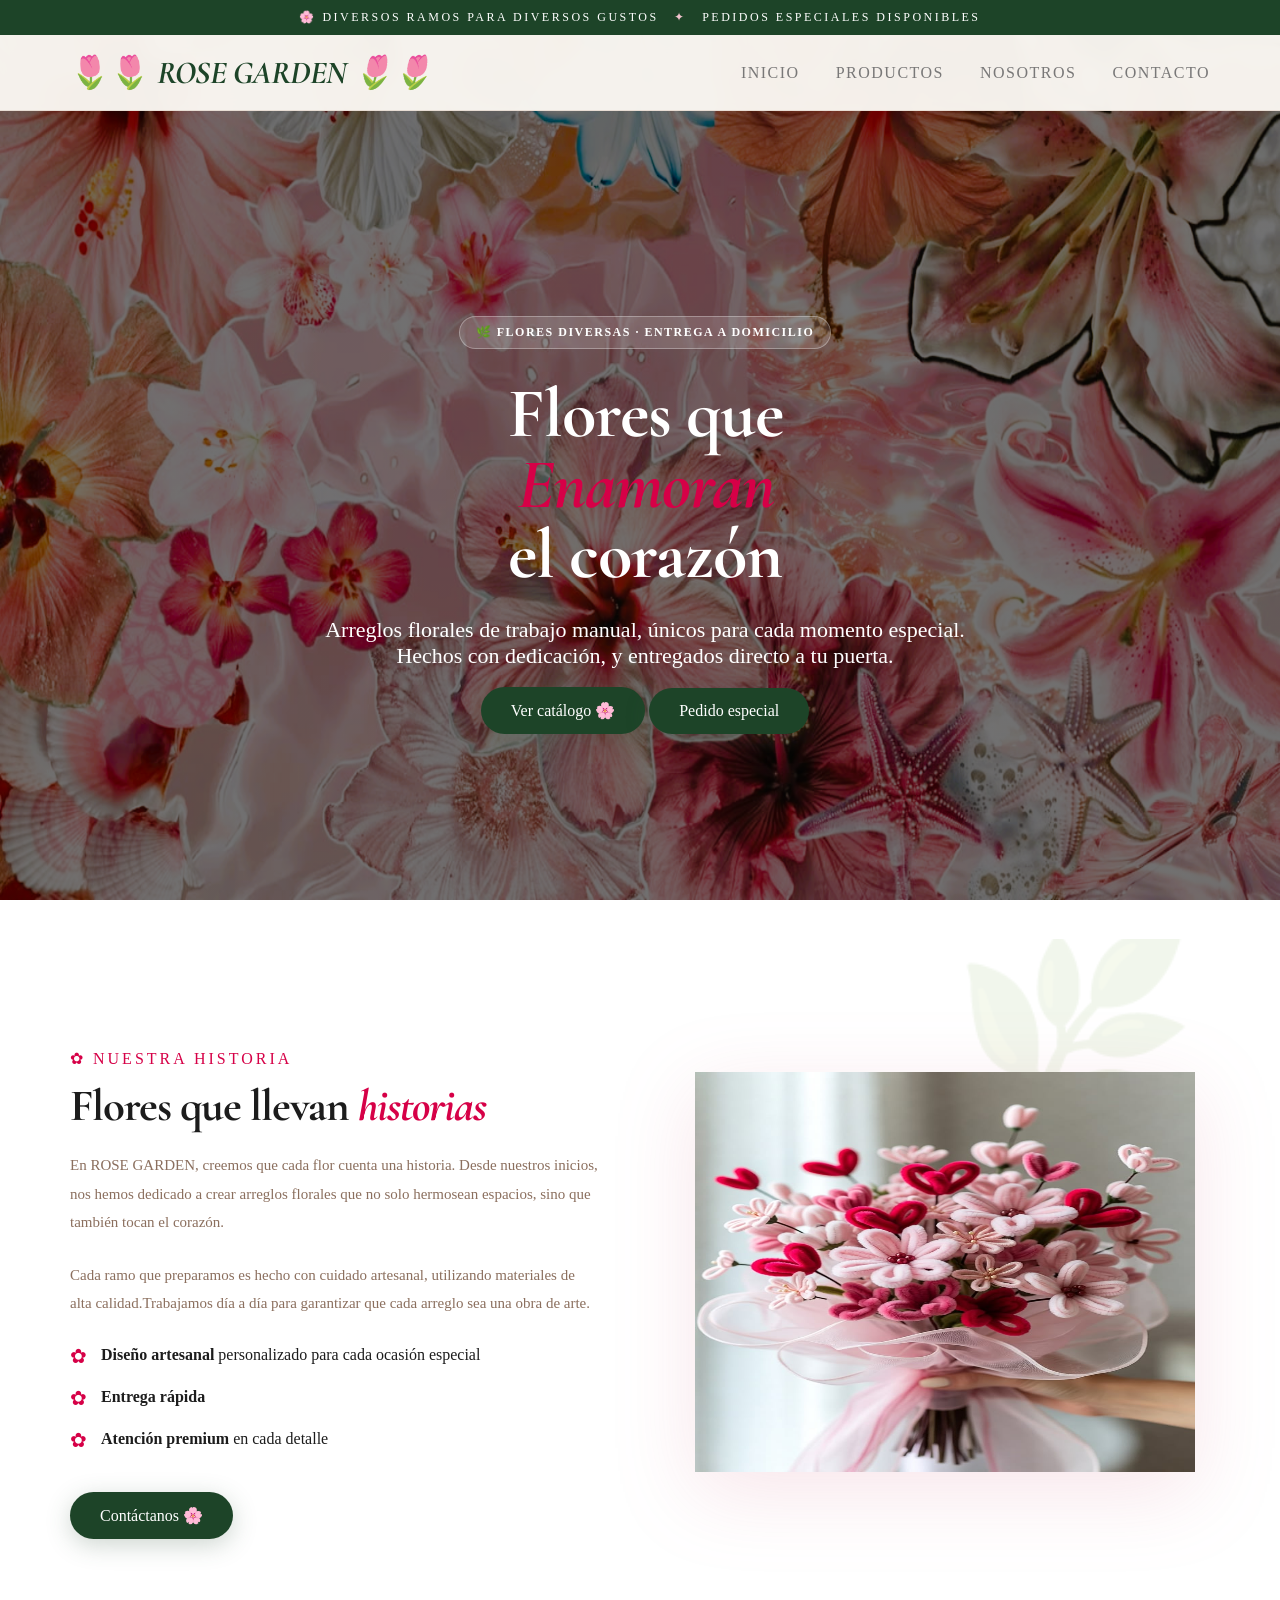
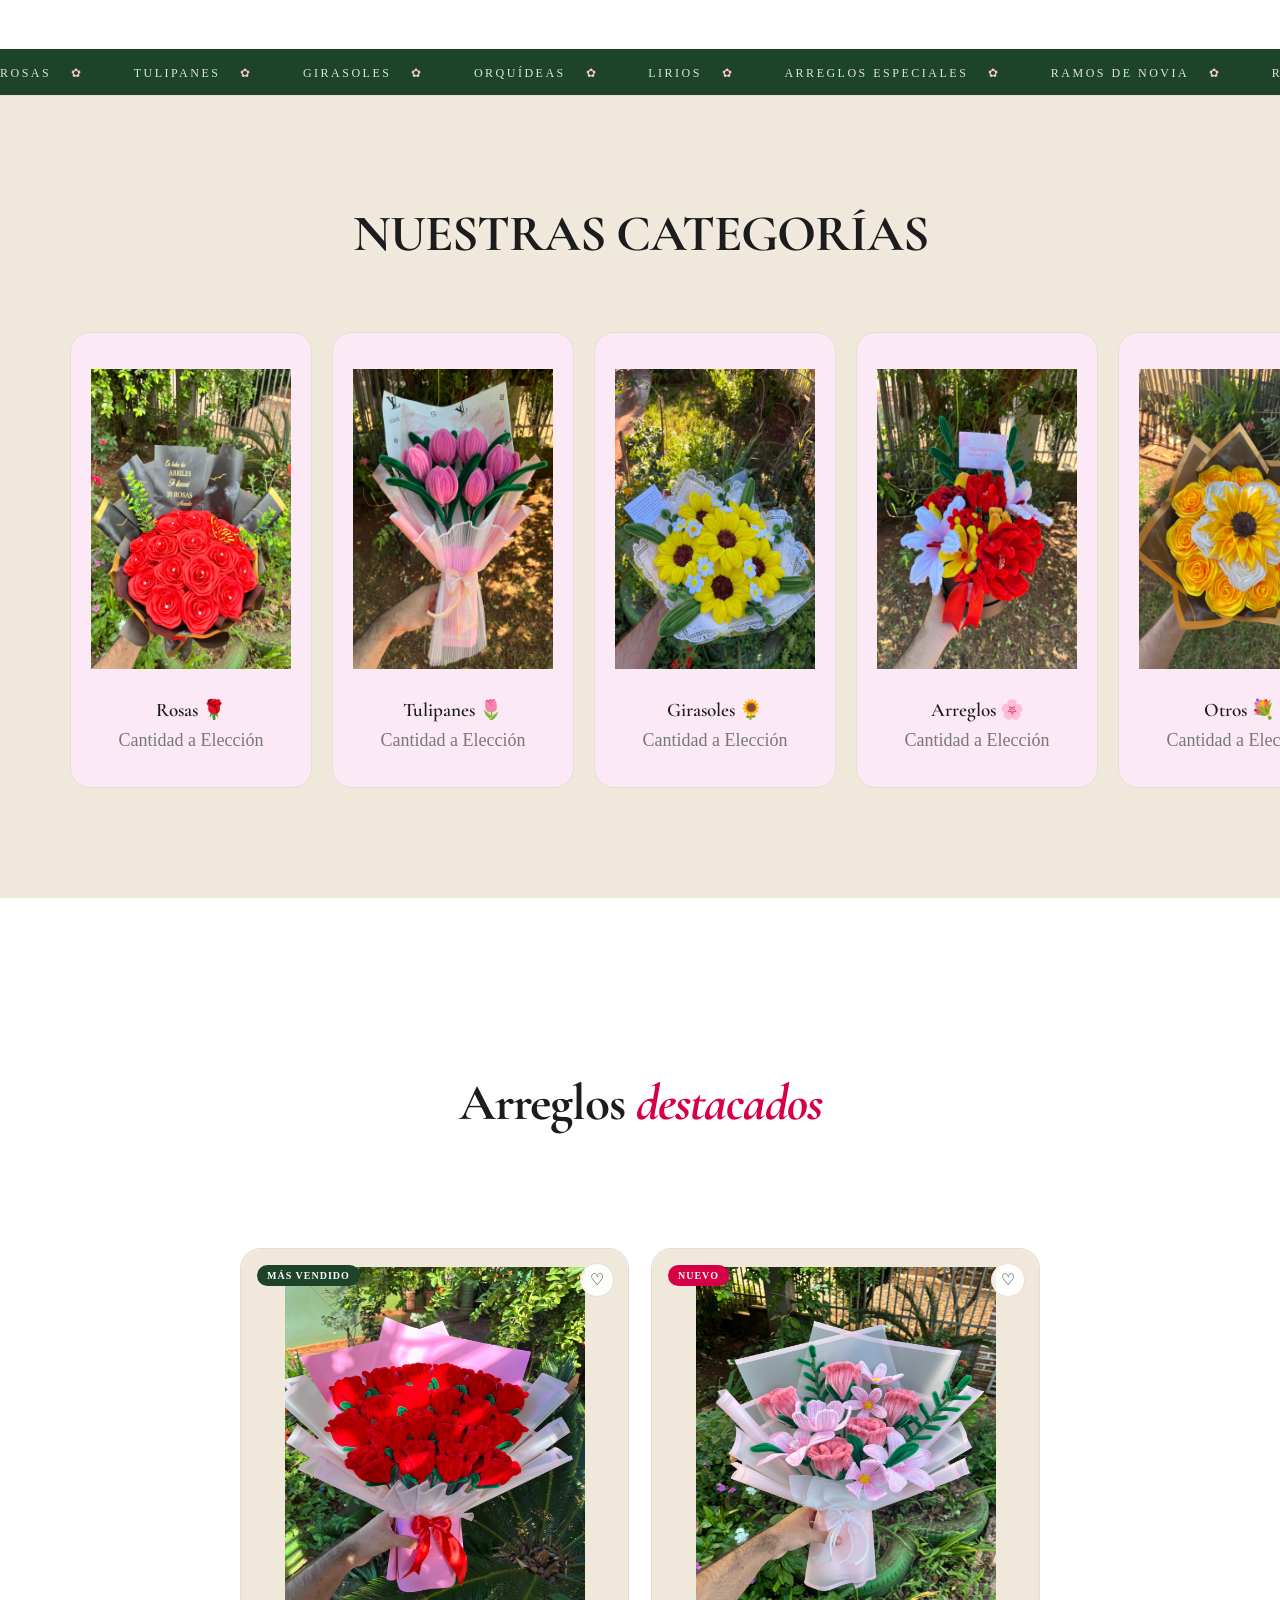
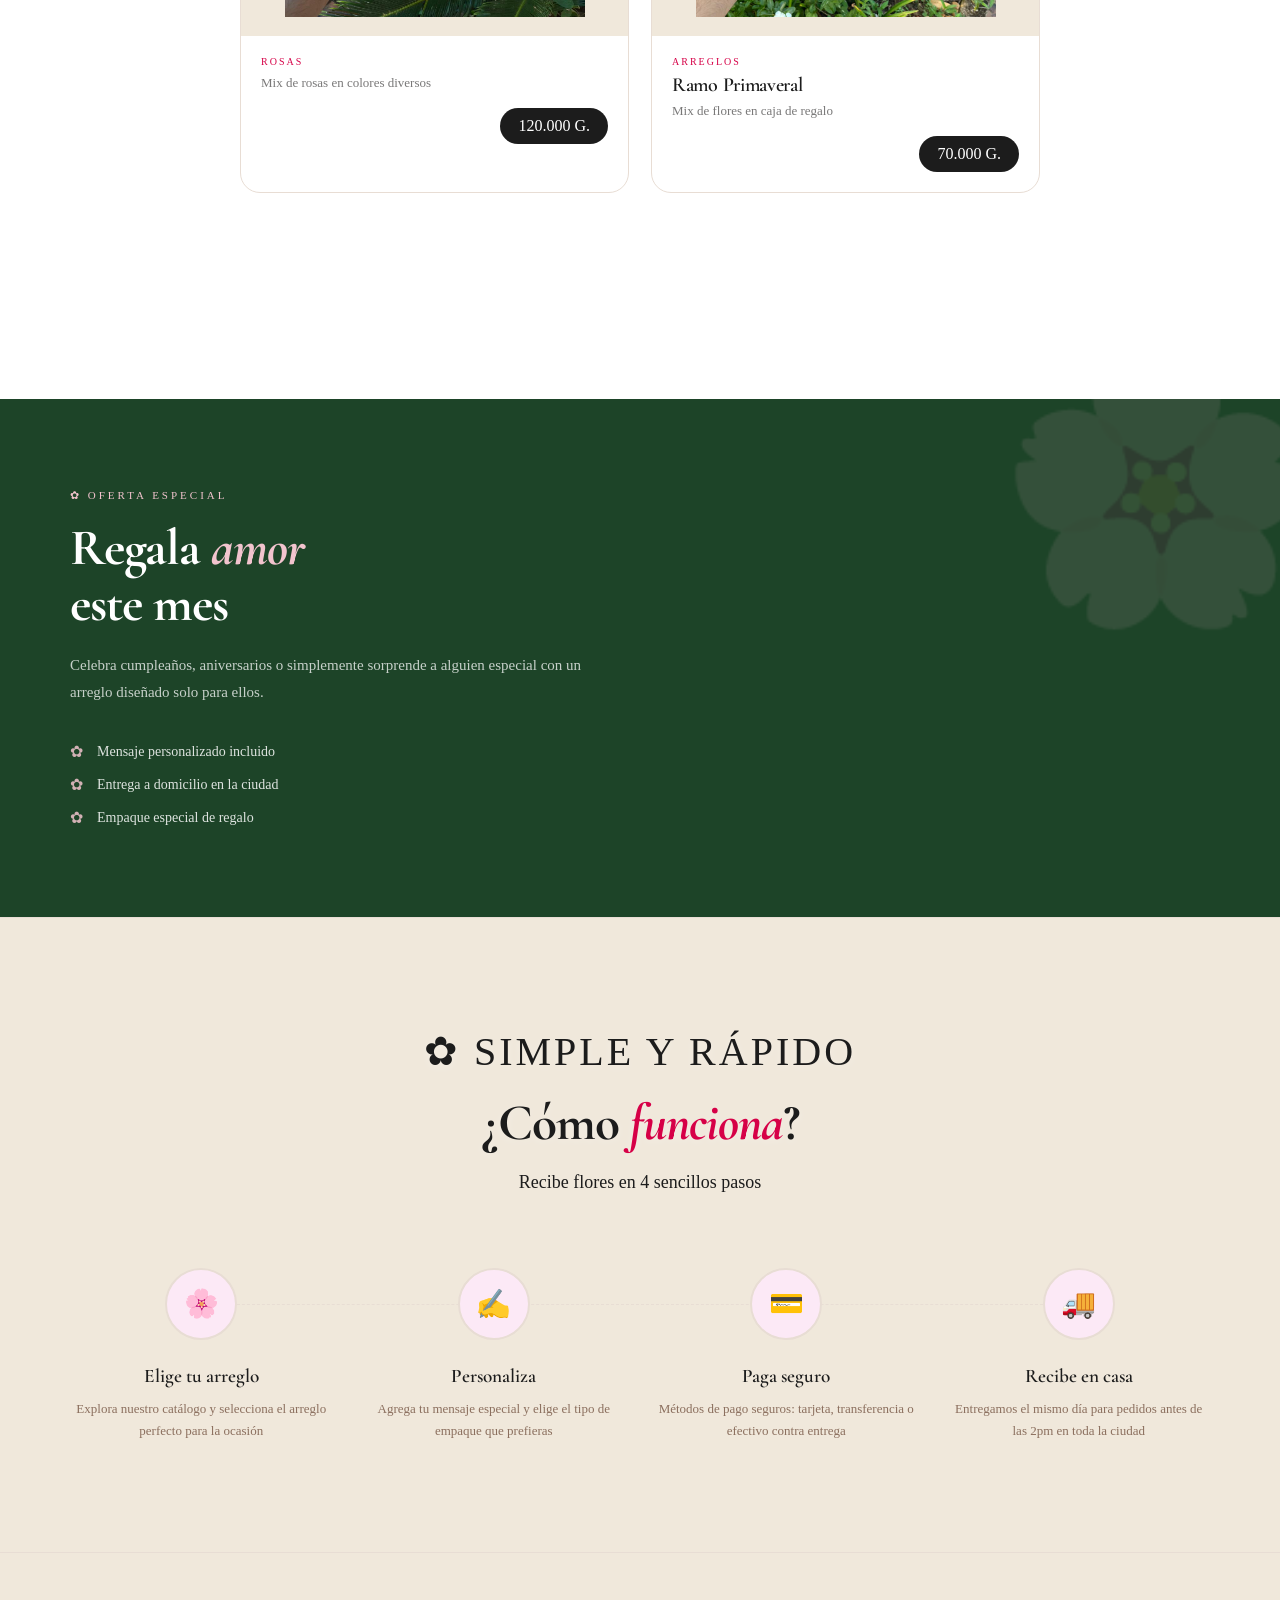
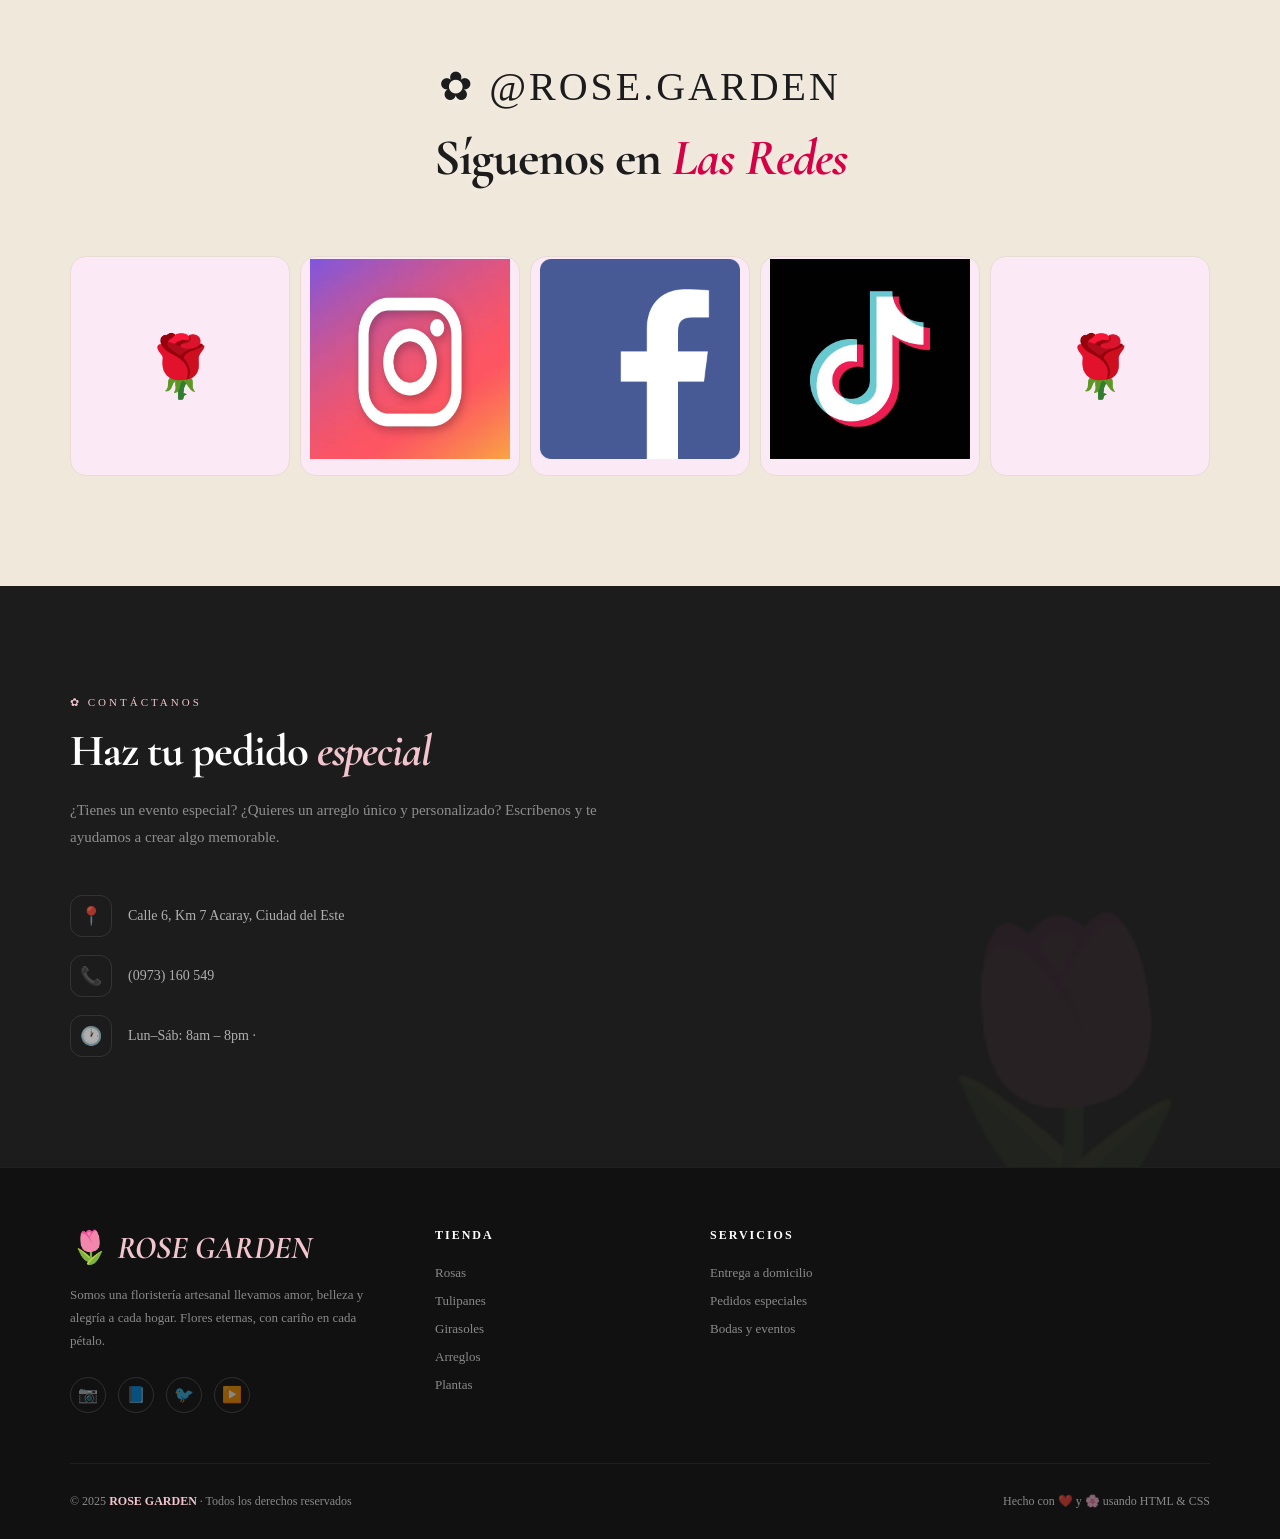
==== index.html @ 7f32d0de "Add files via upload" ====
<!DOCTYPE html>
<html lang="es">
<head>
  <meta charset="UTF-8">
  <meta name="viewport" content="width=device-width, initial-scale=1.0">
  <meta name="description"
    content="ROSE GARDEN - Floristería artesanal con arreglos florales únicos, entrega a domicilio, flores frescas cortadas cada mañana.">
  <meta name="theme-color" content="#3d5a45">
  <title>ROSE GARDEN - Flores que Enamoran</title>
  <link rel="preconnect" href="https://fonts.googleapis.com">
  <link rel="preconnect" href="https://fonts.gstatic.com" crossorigin>
  <link
    href="https://fonts.googleapis.com/css2?family=Cormorant+Garamond:ital,wght@0,400;0,600;0,700;1,400;1,700&family=Jost:wght@300;400;500;600&display=swap"
    rel="stylesheet">
  <link rel="stylesheet" href="styles.css">
  <style>
    /* ================================================
       VARIABLES
    ================================================ */
    :root {
      --rosa: #f2c4ce;
      --rosa-osc: #d60047;
      --verde: #1d4428;
      --verde-cl: #e8f0e9;
      --crema: #fce9f6;
      --crema-osc: #f0e8db;
      --tierra: #8b6f5e;
      --negro: #1c1c1c;
      --gris: #797878;
      --borde: #e8ddd4;
      --titulo: 'Cormorant Garamond', serif;
      --cuerpo: 'Jost', sans-serif color: var(--verde-cl);
    }

    *,
    *::before,
    *::after {
      margin: 0;
      padding: 0;
      box-sizing: border-box;
    }

    html {
      scroll-behavior: smooth;
    }

    body {
      background-image: linear-gradient(rgba(0, 0, 0, 0.55), rgba(0, 0, 0, 0.55)), url(IMG/28d7d23e74d8113bc0f9632241e94e80.png);
      background-size: 100% 100%;
      background-position: center;
      background-repeat: no-repeat;
      background-attachment: fixed;
      color: var(--negro);
      font-family: var(--cuerpo);
      font-weight: 500;
      overflow-x: hidden;
    }

    a {
      text-decoration: none; color: inherit;}

    ul { list-style: none;}

    /* ================================================
       ANIMACIONES
    ================================================ */
    @keyframes subirFade {
      from { opacity: 0; transform: translateY(24px);
      }
      to { opacity: 1; transform: translateY(0);
      }
    }

    @keyframes fadeIn {
      from {
        opacity: 0;
      }

      to {
        opacity: 1;
      }
    }

    @keyframes flotar {

      0%, 100% {
        transform: translateY(0) rotate(-2deg);
      }

      50% {
        transform: translateY(-14px) rotate(2deg);
      }
    }

    @keyframes girar-lento {
      from {
        transform: rotate(0deg);
      }

      to {
        transform: rotate(360deg);
      }
    }

    @keyframes ticker {
      from {
        transform: translateX(0);
      }

      to {
        transform: translateX(-50%);
      }
    }



    .a1 {
      animation: subirFade 0.9s ease 0.10s both;
    }

    .a2 {
      animation: subirFade 0.9s ease 0.25s both;
    }

    .a3 {
      animation: subirFade 0.9s ease 0.40s both;
    }

    .a4 {
      animation: subirFade 0.9s ease 0.55s both;
    }

    /* ================================================
       ANUNCIO SUPERIOR
    ================================================ */
    .anuncio {
      background: var(--verde);
      color: #fff;
      text-align: center;
      padding: 10px 20px;
      font-size: 12px;
      letter-spacing: 2.5px;
      text-transform: uppercase;
    }

    .anuncio span {
      color: var(--rosa);
      margin: 0 10px;
    }

    /* ================================================
       NAV
    ================================================ */
    nav {
      position: sticky;
      top: 0;
      z-index: 100;
      background: rgba(250, 247, 242, 0.97);
      /* Fallback for browsers without backdrop-filter */
      /* Provide a solid background as fallback for browsers without backdrop-filter */
      /* Reduce blur for better performance */
      -webkit-backdrop-filter: blur(8px);
      backdrop-filter: blur(8px);
      border-bottom: 1px solid var(--borde);
      display: flex;
      align-items: center;
      justify-content: space-between;
      padding: 18px 70px;
      animation: fadeIn 0.6s ease both;
    }

    .nav-logo {
      font: 700 2rem var(--titulo);
      letter-spacing: -0.5px;
      display: flex;
      align-items: center;
      gap: 8px;
    }

    .nav-logo em {
      font-style: italic;
      color: var(--verde);
    }

    .nav-links {
      display: flex;
      gap: 36px;
      align-items: center;
    }

    .nav-links a {
      font: 500 12px var(--cuerpo);
      letter-spacing: 1.5px;
      text-transform: uppercase;
      color: var(--gris);
      transition: color 0.25s;
      position: relative;
    }

    .nav-links a::after {
      content: '';
      position: absolute;
      bottom: -3px;
      left: 0;
      width: 100%;
      height: 1.5px;
      background: var(--verde);
      transform: scaleX(0);
      transform-origin: left;
      transition: transform 0.3s;
    }

    .nav-links a:hover {
      color: var(--negro);
    }

    .nav-links a:hover::after {
      transform: scaleX(1);
    }

    .nav-iconos {
      display: flex;
      gap: 18px;
      align-items: center;
    }

    .nav-iconos button {
      background: none;
      border: 0;
      cursor: pointer;
      font-size: 20px;
      position: relative;
      transition: transform 0.2s;
    }

    .nav-iconos button:hover {
      transform: scale(1.15);
    }

    .carrito-badge {
      position: absolute;
      top: -4px; right: -6px;
      background: var(--verde);
      color: #fff;
      font: 600 9px var(--cuerpo);
      width: 16px; height: 16px;
      border-radius: 50%;
      display: flex;
      align-items: center;
      justify-content: center;
    }

    .hero {
      display: grid;
      flex-direction: column;
      align-items: center;
      justify-content: center;
      min-height: 92vh;
      overflow: hidden;
      padding: 80px 60px 80px 70px;
      text-align: center;
    }

    .hero-izq {
      display: flex;
      flex-direction: column;
      justify-content: center;
      align-items: center;
      padding: 0;
      position: relative;
      max-width: 700px;
    }

    /* Elemento decorativo de fondo */
    .hero-izq::before {

      position: relative;
      bottom: 60px;
      left: 40px;
      font-size: 140px;
      color: var(--crema-osc);
      pointer-events: auto;
      line-height: 1;
    }

    .hero-tag {
      display: inline-flex;
      align-items: center;
      justify-content: center;
      gap: 10px;
      background: rgba(255, 255, 255, 0.15);
      color: #fff;
      border-radius: 50px;
      padding: 8px 16px;
      font-size: 12px;
      font-weight: 600;
      letter-spacing: 1.5px;
      text-transform: uppercase;
      margin: 0 auto 30px;
      width: fit-content;
      border: 1px solid rgba(255, 255, 255, 0.3);
    }

    .hero h1 {
      font-family: var(--titulo);
      font-size: clamp(3.2rem, 5.5vw, 5.8rem);
      font-weight: 700;
      line-height: 1.0;
      letter-spacing: -1px;
      margin-bottom: 26px;
      color: #fff;
    }

    .hero h1 em {
      font-style: italic;
      color: var(--rosa-osc);
    }

    .hero-desc {
      font-size: 1rem;
      line-height: 1.9;
      color: rgba(255, 255, 255, 0.85);
      max-width: 600px;
      margin-bottom: 38px;
    }

    .hero-botones {
      display: flex;
      gap: 14px;
      flex-wrap: wrap;
      justify-content: center;
      margin-bottom: 20px;
    }

    .btn {
      display: inline-flex;
      align-items: center;
      gap: 8px;
      padding: 14px 30px;
      border-radius: 50px;
      font: 600 14px var(--cuerpo);
      cursor: pointer;
      border: 0;
      transition: transform 0.2s, box-shadow 0.25s, background 0.25s;
    }

    .btn:hover {
      transform: translateY(-3px);
    }

    .btn-verde {
      background: var(--verde);
      color: #fff;
      box-shadow: 0 6px 24px rgba(61, 90, 69, 0.25);
    }

    .btn-verde:hover {
      background: #2d4434;
      box-shadow: 0 10px 32px rgba(61, 90, 69, 0.38);
    }

    .btn-borde {
      background: transparent;
      color: #fff;
      border: 1.5px solid #fff;
    }

    .btn-borde:hover {
      border-color: var(--rosa-osc);
      color: var(--rosa-osc);
      background: rgba(255, 255, 255, 0.1);
    }

    /* Stats pequeñas */
    .hero-stats {
      display: flex;
      gap: 36px;
      margin-top: 48px;
      padding-top: 30px;
      border-top: 1px solid var(--borde);
    }

    .stat-num {
      font: 700 2.4rem var(--titulo);
      color: var(--verde);
      line-height: 1;
    }

    .stat-txt {
      font-size: 11px;
      color: var(--gris);
      letter-spacing: 1px;
      text-transform: uppercase;
      margin-top: 4px;
    }

    /* Lado derecho hero */
    .hero-der {
      background: transparent;
      position: relative;
      overflow: hidden;
      display: flex;
      align-items: center;
      justify-content: center;
      width: 100%;
      max-width: 500px;
      height: 400px;
      margin-top: 40px;
    }

    /* Textura de círculos decorativos */
    .hero-der::before {
      content: '';
      position: absolute;
      width: 500px;
      height: 500px;
      border-radius: 50%;
      border: 1px solid rgba(212, 132, 154, 0.25);
      animation: girar-lento 40s linear infinite;
    }

    .hero-der::after {
      content: '';
      position: absolute;
      width: 340px;
      height: 340px;
      border-radius: 50%;
      border: 1px dashed rgba(61, 90, 69, 0.2);
      animation: girar-lento 28s linear infinite reverse;
    }

    .hero-flor-grande {
      font-size: 220px;
      line-height: 1;
      animation: flotar 6s ease-in-out infinite;
      position: relative;
      z-index: 2;
      filter: drop-shadow(0 30px 60px rgba(0, 0, 0, 0.1));
    }

    .hero-imagen {
      width: 100%;
      height: 100%;
      object-fit: cover;
      object-position: center;
      position: relative;
      z-index: 2;
    }

    /* Badges flotantes */
    .badge {
      position: absolute;
      z-index: 3;
      border-radius: 16px;
      padding: 14px 18px;
      font-size: 13px;
      font-weight: 600;
      box-shadow: 0 8px 28px rgba(0, 0, 0, 0.1);
    }

    .badge span {
      display: block;
      font-size: 11px;
      font-weight: 400;
      margin-top: 2px;
    }

    .badge-1 {
      background: #fff;
      border: 1px solid var(--borde);
      top: 100px;
      right: 60px;
      animation: subirFade 0.8s ease 0.8s both;
    }

    .badge-1 span {
      color: var(--gris);
    }

    .badge-2 {
      background: var(--verde);
      color: #fff;
      bottom: 120px;
      left: 50px;
      animation: subirFade 0.8s ease 1s both;
    }

    .badge-2 span {
      opacity: 0.7;
    }

    .badge-3 {
      background: var(--rosa);
      color: var(--negro);
      bottom: 60px;
      right: 80px;
      animation: subirFade 0.8s ease 1.2s both;
    }

    .badge-3 span {
      color: var(--tierra);
    }

    /* ================================================
       TICKER
    ================================================ */
    .ticker {
      background: var(--verde);
      padding: 14px 0;
      overflow: hidden;
      white-space: nowrap;
    }

    .ticker-inner {
      display: inline-flex;
      gap: 50px;
      animation: ticker 22s linear infinite;
    }

    .ticker-item {
      font-size: 12px;
      letter-spacing: 2.5px;
      text-transform: uppercase;
      color: rgba(255, 255, 255, 0.85);
      display: inline-flex;
      align-items: center;
      gap: 20px;
    }

    .ticker-item::after {
      content: '✿';
      color: var(--rosa);
    }

    /* ================================================
       SECCIÓN GENERAL
    ================================================ */
    .seccion {
      padding: 110px 70px;
    }

    .seccion-header {
      text-align: center;
      margin-bottom: 70px;
      color: #444;
    }

    .seccion-tag {
      display: inline-block;
      font-size: 40px;
      letter-spacing: 3px;
      text-transform: uppercase;
      color: #ffffff;
      margin-bottom: 20px;
      text-shadow: 0 2px 8px rgba(255, 255, 255, 0.3);

    }

    .seccion-h2 {
      color: #1c1c1c;
      text-shadow: 0 2px 8px rgba(255, 255, 255, 0.3);
      font: 700 clamp(2.4rem, 4vw, 3.8rem) var(--titulo);
      letter-spacing: -1px;
      line-height: 1.1;
    }

    .seccion-h2 em {
      font-style: italic;
      color: var(--rosa-osc);
    }

    .seccion-sub {
      font-size: 18px;
      color: rgba(255, 255, 255, 0.85);
      margin-top: 14px;
      max-width: 500px;
      margin-left: auto;
      margin-right: auto;
      line-height: 1.8;
    }

    /* ================================================
       CATEGORÍAS
    ================================================ */
    .categorias {
      background: var(--crema-osc);
      border-top: 1px solid var(--borde);
    }

    .cats-grid {
      display: grid;
      grid-template-columns: repeat(5, 1fr);
      gap: 20px;
    }

    .cat-card {
      background: var(--crema);
      border: 1px solid var(--borde);
      border-radius: 20px;
      padding: 36px 20px;
      text-align: center;
      cursor: pointer;
      transition: transform 0.3s, box-shadow 0.3s, background 0.3s;
    }

    .cat-card:hover {
      transform: translateY(-8px);
      box-shadow: 0 20px 50px rgba(0, 0, 0, 0.08);
      background: #fff;
    }

    .cat-card:hover .cat-ico {
      transform: scale(1.2) rotate(-5deg);
    }

    .cat-ico {
      font-size: 48px;
      display: block;
      margin-bottom: 18px;
      transition: transform 0.3s;
    }

    .cat-nombre {
      font: 600 1.2rem var(--titulo);
      margin-bottom: 8px;
    }

    .cat-cant {
      font-size: 18px;
      color: var(--gris);
    }

    /* ================================================
       PRODUCTOS DESTACADOS
    ================================================ */
    .productos-grid {
      display: grid;
      grid-template-columns: repeat(2, 1fr);
      gap: 22px;
      max-width: 800px;
      margin: 0 auto;
    }

    .productos-grid .prod-card:nth-child(n+3) {
      display: none;
    }

    .prod-card {
      background: #fff;
      border: 1px solid var(--borde);
      border-radius: 20px;
      overflow: hidden;
      transition: transform 0.35s, box-shadow 0.35s;
      position: relative;
    }

    .prod-card:hover {
      transform: translateY(-8px);
      box-shadow: 0 24px 60px rgba(0, 0, 0, 0.09);
    }

    /* Etiqueta de oferta */
    .prod-oferta {
      position: absolute;
      top: 16px;
      left: 16px;
      background: var(--verde);
      color: #fff;
      font-size: 10px;
      font-weight: 700;
      letter-spacing: 1px;
      text-transform: uppercase;
      padding: 5px 10px;
      border-radius: 50px;
      z-index: 2;
    }

    .prod-oferta.nuevo {
      background: var(--rosa-osc);
    }

    /* Botón de favorito */
    .prod-fav {
      position: absolute;
      top: 14px;
      right: 14px;
      width: 34px;
      height: 34px;
      border-radius: 50%;
      background: rgba(255, 255, 255, 0.9);
      border: 1px solid var(--borde);
      display: flex;
      align-items: center;
      justify-content: center;
      font-size: 16px;
      cursor: pointer;
      z-index: 2;
      transition: transform 0.2s, background 0.2s;
    }

    .prod-fav:hover {
      transform: scale(1.15);
      background: var(--rosa);
    }

    .prod-imagen {
      aspect-ratio: 1;
      background: var(--crema-osc);
      display: flex;
      align-items: center;
      justify-content: center;
      font-size: 90px;
      transition: transform 0.4s;
    }

    .prod-card:hover .prod-imagen {
      transform: scale(1.04);
    }

    .prod-info {
      padding: 20px;
    }

    .prod-categoria {
      font-size: 10px;
      letter-spacing: 2px;
      text-transform: uppercase;
      color: var(--rosa-osc);
      margin-bottom: 6px;
    }

    .prod-nombre {
      font: 600 1.25rem var(--titulo);
      margin-bottom: 4px;
      letter-spacing: -0.3px;
    }

    .prod-desc {
      font-size: 13px;
      color: var(--gris);
      margin-bottom: 14px;
      line-height: 1.6;
    }

    .prod-pie {
      display: flex;
      justify-content: space-between;
      align-items: center;
    }

    .prod-precio {
      font-family: var(--titulo);
      font-size: 1.4rem;
      font-weight: 700;
      color: var(--verde);
    }

    .prod-precio-tachado {
      font-size: 12px;
      color: var(--gris);
      text-decoration: line-through;
      margin-left: 4px;
    }

    .prod-agregar {
      background: var(--negro);
      color: #fff;
      border: 0;
      border-radius: 50px;
      padding: 9px 18px;
      font: 600 12px var(--cuerpo);
      cursor: pointer;
      transition: background 0.2s, transform 0.2s;
    }

    .prod-agregar:hover {
      background: var(--verde);
      transform: scale(1.05);
    }

    /* ================================================
       BANNER ESPECIAL
    ================================================ */
    .banner {
      background: var(--verde);
      color: #fff;
      padding: 90px 70px;
      display: grid;
      grid-template-columns: 1fr 1fr;
      gap: 60px;
      align-items: center;
      position: relative;
      overflow: hidden;
    }

    .banner::before {
      content: '🌸';
      position: absolute;
      right: -40px;
      top: -40px;
      font-size: 260px;
      opacity: 0.1;
      line-height: 1;
    }

    .banner-tag {
      font-size: 11px;
      letter-spacing: 3px;
      text-transform: uppercase;
      color: var(--rosa);
      margin-bottom: 18px;
    }

    .banner h2 {
      font: 700 clamp(2.4rem, 4vw, 3.6rem) var(--titulo);
      letter-spacing: -1px;
      line-height: 1.1;
      margin-bottom: 20px;
    }

    .banner h2 em {
      font-style: italic;
      color: var(--rosa);
    }

    .banner-desc {
      font-size: 15px;
      line-height: 1.8;
      opacity: 0.75;
      margin-bottom: 36px;
    }

    .banner-lista {
      display: flex;
      flex-direction: column;
      gap: 14px;
    }

    .banner-item {
      display: flex;
      align-items: center;
      gap: 14px;
      font-size: 14px;
      opacity: 0.85;
    }

    .banner-item::before {
      content: '✿';
      color: var(--rosa);
      font-size: 16px;
      flex-shrink: 0;
    }

    /* Código de descuento */
    .descuento-box {
      background: rgba(255, 255, 255, 0.08);
      border: 1px dashed rgba(255, 255, 255, 0.25);
      border-radius: 16px;
      padding: 28px;
      text-align: center;
      backdrop-filter: blur(4px);
    }

    .desc-num {
      font-family: var(--titulo);
      font-size: 5rem;
      font-weight: 700;
      color: var(--rosa);
      line-height: 1;
    }

    .desc-txt {
      font-size: 14px;
      opacity: 0.7;
      margin: 10px 0 20px;
    }

    .desc-codigo {
      background: rgba(255, 255, 255, 0.1);
      border: 1px dashed var(--rosa);
      border-radius: 10px;
      padding: 12px 20px;
      font-size: 18px;
      font-weight: 700;
      letter-spacing: 4px;
      color: var(--rosa);
    }

    /* ================================================
       CÓMO FUNCIONA
    ================================================ */
    .pasos {
      background: var(--crema-osc);
      border-top: 1px solid var(--borde);
    }

    .pasos-grid {
      display: grid;
      grid-template-columns: repeat(4, 1fr);
      gap: 30px;
      position: relative;
    }

    /* Línea conectora */
    .pasos-grid::before {
      content: '';
      position: absolute;
      top: 36px;
      left: 12%;
      width: 76%;
      height: 1px;
      border-top: 1px dashed var(--borde);
      z-index: 1;
    }

    .paso-card {
      text-align: center;
      position: relative;
      z-index: 1;
    }

    .paso-num {
      width: 72px;
      height: 72px;
      border-radius: 50%;
      background: var(--crema);
      border: 2px solid var(--borde);
      display: flex;
      align-items: center;
      justify-content: center;
      margin: 0 auto 24px;
      font-size: 28px;
      transition: background 0.3s, border-color 0.3s, transform 0.3s;
    }

    .paso-card:hover .paso-num {
      background: var(--verde);
      border-color: var(--verde);
      transform: scale(1.1);
    }

    .paso-titulo {
      font: 600 1.2rem var(--titulo);
      margin-bottom: 10px;
    }

    .paso-desc {
      font-size: 13px;
      color: var(--tierra);
      line-height: 1.7;
    }

    /* ================================================
       TESTIMONIOS
    ================================================ */
    .test-grid {
      display: grid;
      grid-template-columns: repeat(3, 1fr);
      gap: 20px;
    }

    .test-card {
      background: #fff;
      border: 1px solid var(--borde);
      border-radius: 20px;
      padding: 36px;
      transition: transform 0.3s, box-shadow 0.3s;
    }

    .test-card:hover {
      transform: translateY(-6px);
      box-shadow: 0 20px 50px rgba(0, 0, 0, 0.07);
    }

    .test-estrellas {
      color: #f5c842;
      font: 14px var(--cuerpo);
      margin-bottom: 18px;
      letter-spacing: 2px;
    }

    .test-texto {
      font-family: var(--titulo);
      font-size: 1.1rem;
      font-style: italic;
      line-height: 1.7;
      color: #444;
      margin-bottom: 28px;
    }

    .test-autor {
      display: flex;
      align-items: center;
      gap: 14px;
    }

    .test-avatar {
      width: 46px;
      height: 46px;
      border-radius: 50%;
      background: var(--crema-osc);
      border: 1px solid var(--borde);
      display: flex;
      align-items: center;
      justify-content: center;
      font-size: 22px;
    }

    .test-nombre {
      font: 600 14px var(--cuerpo);
    }

    .test-cargo {
      font-size: 12px;
      color: var(--gris);
      margin-top: 2px;
    }

    .test-flor {
      margin-left: auto;
      font-size: 22px;
      opacity: 0.5;
    }

    /* ================================================
       NOSOTROS / ABOUT US
    ================================================ */
    .nosotros {
      background: #fff;
      padding: 110px 70px;
      position: relative;
      overflow: hidden;
    }

    .nosotros::before {
      content: '🌿';
      position: absolute;
      top: -20px;
      right: 80px;
      font-size: 200px;
      opacity: 0.08;
    }

    .nosotros-inner {
      display: grid;
      grid-template-columns: 1fr 1fr;
      gap: 80px;
      align-items: center;
      position: relative;
    }

    .nosotros-contenido h2 {
      font: 700 clamp(2.2rem, 3.5vw, 3.2rem) var(--titulo);
      letter-spacing: -1px;
      color: var(--negro);
      margin-bottom: 20px;
      line-height: 1.1;
    }

    .nosotros-contenido h2 em {
      font-style: italic;
      color: var(--rosa-osc);
    }

    .nosotros-tag {
      display: inline-block;
      font: 11px var(--cuerpo);
      letter-spacing: 3px;
      text-transform: uppercase;
      color: var(--rosa-osc);
      margin-bottom: 14px;
    }

    .nosotros-texto {
      font-size: 15px;
      line-height: 1.9;
      color: var(--tierra);
      margin-bottom: 24px;
    }

    .nosotros-lista {
      display: flex;
      flex-direction: column;
      gap: 16px;
      margin-bottom: 40px;
    }

    .nosotros-item {
      display: flex;
      gap: 14px;
      align-items: flex-start;
    }

    .nosotros-item::before {
      content: '✿';
      color: var(--rosa-osc);
      font-size: 20px;
      flex-shrink: 0;
      margin-top: 2px;
    }

    .nosotros-item-texto {
      font: 14px var(--cuerpo);
      color: var(--negro);
      line-height: 1.6;
    }

    .nosotros-icono {
      display: flex;
      align-items: center;
      justify-content: center;
      position: relative;
    }

    .nosotros-flor {
      font-size: 180px;
      animation: flotar 6s ease-in-out infinite;
      filter: drop-shadow(0 20px 40px rgba(207, 79, 113, 0.15));
    }

    /* ================================================
       INSTAGRAM / GALERÍA
    ================================================ */
    .galeria {
      background: var(--crema-osc);
      border-top: 1px solid var(--borde);
    }

    .galeria-grid {
      display: grid;
      grid-template-columns: repeat(5, 1fr);
      gap: 10px;
    }

    .galeria-item {
      aspect-ratio: 1;
      background: var(--crema);
      border-radius: 16px;
      display: flex;
      align-items: center;
      justify-content: center;
      font-size: 60px;
      border: 1px solid var(--borde);
      transition: transform 0.3s, box-shadow 0.3s;
      cursor: pointer;
      overflow: hidden;
      position: relative;
    }

    .galeria-item:hover {
      transform: scale(1.03);
      box-shadow: 0 12px 36px rgba(0, 0, 0, 0.1);
    }

    .galeria-item::after {
      content: '♡ Ver';
      position: absolute;
      inset: 0;
      background: rgba(61, 90, 69, 0.75);
      color: #fff;
      font-family: var(--cuerpo);
      font-size: 13px;
      font-weight: 600;
      display: flex;
      align-items: center;
      justify-content: center;
      opacity: 0;
      transition: opacity 0.3s;
      border-radius: 16px;
      pointer-events: none;
    }

    .galeria-item:hover::after {
      opacity: 1;
    }

    /* ================================================
       SUSCRIPCIÓN / NEWSLETTER
    ================================================ */
    .newsletter {
      background: var(--rosa);
      border-top: 1px solid rgba(212, 132, 154, 0.3);
      padding: 80px 70px;
      display: flex;
      align-items: center;
      justify-content: space-between;
      gap: 40px;
    }

    .news-izq h2 {
      font-family: var(--titulo);
      font-size: clamp(1.8rem, 3vw, 2.6rem);
      font-weight: 700;
      letter-spacing: -0.5px;
      margin-bottom: 10px;
    }

    .news-izq p {
      font-size: 14px;
      color: var(--tierra);
    }

    .news-form {
      display: flex;
      gap: 10px;
      flex-shrink: 0;
    }

    .news-form input {
      background: rgba(255, 255, 255, 0.8);
      border: 1px solid rgba(212, 132, 154, 0.4);
      border-radius: 50px;
      padding: 14px 22px;
      font: 14px var(--cuerpo);
      outline: 0;
      width: 280px;
      color: var(--negro);
      transition: background 0.2s, border-color 0.2s;
    }

    .news-form input:focus {
      background: #fff;
      border-color: var(--verde);
    }

    .news-form input::placeholder {
      color: var(--tierra);
    }

    /* ================================================
       CONTACTO
    ================================================ */
    .contacto {
      background: var(--negro);
      color: #fff;
      padding: 110px 70px;
      position: relative;
      overflow: hidden;
    }

    .contacto::before {
      content: '🌷';
      position: absolute;
      bottom: -40px;
      right: 40px;
      font-size: 280px;
      opacity: 0.05;
      line-height: 1;
    }

    .contacto-inner {
      display: grid;
      grid-template-columns: 1fr 1fr;
      gap: 80px;
      align-items: start;
      position: relative;
    }

    .contacto-tag {
      font-size: 11px;
      letter-spacing: 3px;
      text-transform: uppercase;
      color: var(--rosa);
      margin-bottom: 18px;
    }

    .contacto-h2 {
      font: 700 clamp(2.2rem, 3.5vw, 3.4rem) var(--titulo);
      letter-spacing: -1px;
      line-height: 1.1;
      margin-bottom: 20px;
    }

    .contacto-h2 em {
      font-style: italic;
      color: var(--rosa);
    }

    .contacto-desc {
      font-size: 15px;
      line-height: 1.8;
      color: rgba(255, 255, 255, 0.5);
      margin-bottom: 44px;
    }

    .contacto-datos {
      display: flex;
      flex-direction: column;
      gap: 18px;
    }

    .dato-item {
      display: flex;
      align-items: center;
      gap: 16px;
      font-size: 14px;
      color: rgba(255, 255, 255, 0.65);
    }

    .dato-ico {
      width: 42px;
      height: 42px;
      border-radius: 12px;
      border: 1px solid rgba(255, 255, 255, 0.1);
      display: flex;
      align-items: center;
      justify-content: center;
      font-size: 18px;
      flex-shrink: 0;
    }

    /* Formulario */
    .form {
      display: flex;
      flex-direction: column;
      gap: 16px;
    }

    .form-fila {
      display: grid;
      grid-template-columns: 1fr 1fr;
      gap: 16px;
    }

    .form-grupo {
      display: flex;
      flex-direction: column;
      gap: 8px;
    }

    .form-grupo label {
      font-size: 11px;
      letter-spacing: 1.5px;
      text-transform: uppercase;
      color: rgba(255, 255, 255, 0.35);
    }

    .form-grupo input,
    .form-grupo textarea,
    .form-grupo select {
      background: rgba(255, 255, 255, 0.06);
      border: 1px solid rgba(255, 255, 255, 0.1);
      border-radius: 12px;
      padding: 14px 18px;
      color: #fff;
      font: 14px var(--cuerpo);
      outline: 0;
      transition: border-color 0.25s, background 0.25s;
    }

    .form-grupo input::placeholder,
    .form-grupo textarea::placeholder {
      color: rgba(255, 255, 255, 0.2);
    }

    .form-grupo input:focus,
    .form-grupo textarea:focus,
    .form-grupo select:focus {
      border-color: var(--rosa-osc);
      background: rgba(255, 255, 255, 0.09);
    }

    .form-grupo textarea {
      min-height: 120px;
      resize: vertical;
    }

    .form-grupo select option {
      background: #1c1c1c;
    }

    .btn-enviar {
      background: var(--rosa-osc);
      color: #fff;
      border: 0;
      border-radius: 50px;
      padding: 16px 34px;
      font: 600 14px var(--cuerpo);
      cursor: pointer;
      align-self: flex-start;
      display: flex;
      align-items: center;
      gap: 8px;
      transition: transform 0.2s, box-shadow 0.2s;
    }

    .btn-enviar:hover {
      transform: translateY(-3px);
      box-shadow: 0 12px 30px rgba(212, 132, 154, 0.4);
    }

    /* ================================================
       FOOTER
    ================================================ */
    footer {
      background: #111;
      color: rgba(255, 255, 255, 0.5);
      padding: 60px 70px 30px;
      border-top: 1px solid rgba(255, 255, 255, 0.06);
    }

    .footer-top {
      display: grid;
      grid-template-columns: 1.4fr 1fr 1fr 1fr;
      gap: 50px;
      padding-bottom: 50px;
      border-bottom: 1px solid rgba(255, 255, 255, 0.06);
      margin-bottom: 30px;
    }

    .footer-logo {
      font: 700 2rem var(--titulo);
      color: #fff;
      margin-bottom: 16px;
    }

    .footer-logo em {
      font-style: italic;
      color: var(--rosa);
    }

    .footer-sobre {
      font-size: 13px;
      line-height: 1.8;
      margin-bottom: 24px;
    }

    .footer-redes {
      display: flex;
      gap: 12px;
    }

    .red-btn {
      width: 36px;
      height: 36px;
      border-radius: 50%;
      border: 1px solid rgba(255, 255, 255, 0.12);
      display: flex;
      align-items: center;
      justify-content: center;
      font-size: 16px;
      cursor: pointer;
      transition: background 0.2s, border-color 0.2s;
    }

    .red-btn:hover {
      background: var(--rosa-osc);
      border-color: var(--rosa-osc);
    }

    .footer-col h4 {
      font-size: 12px;
      letter-spacing: 2px;
      text-transform: uppercase;
      color: #fff;
      margin-bottom: 20px;
    }

    .footer-col ul {
      display: flex;
      flex-direction: column;
      gap: 10px;
    }

    .footer-col ul a {
      font-size: 13px;
      transition: color 0.2s;
    }

    .footer-col ul a:hover {
      color: var(--rosa);
    }

    .footer-bottom {
      display: flex;
      justify-content: space-between;
      align-items: center;
      font-size: 12px;
    }

    .footer-bottom strong {
      color: var(--rosa);
    }

    /* ================================================
       RESPONSIVE
    ================================================ */
    @media (max-width: 1024px) {
      .productos-grid {
        grid-template-columns: 1fr;
        max-width: 100%;
      }

      .cats-grid {
        grid-template-columns: repeat(3, 1fr);
      }

      .galeria-grid {
        grid-template-columns: repeat(3, 1fr);
      }

      .footer-top {
        grid-template-columns: 1fr 1fr;
        gap: 30px;
      }
    }

    @media (max-width: 768px) {
      nav {
        padding: 16px 24px;
      }

      .nav-links {
        display: none;
      }

      .hero {
        grid-template-columns: 1fr;
      }

      .hero-izq {
        padding: 60px 28px;
      }

      .hero-der {
        min-height: 340px;
      }

      .hero-flor-grande {
        font-size: 140px;
      }

      .badge {
        display: none;
      }

      .seccion {
        padding: 80px 28px;
      }

      .cats-grid {
        grid-template-columns: repeat(2, 1fr);
      }

      .productos-grid {
        grid-template-columns: 1fr;
        max-width: 100%;
      }

      .banner {
        grid-template-columns: 1fr;
        padding: 70px 28px;
      }

      .pasos-grid {
        grid-template-columns: repeat(2, 1fr);
      }

      .pasos-grid::before {
        display: none;
      }

      .test-grid {
        grid-template-columns: 1fr;
      }

      .galeria-grid {
        grid-template-columns: repeat(2, 1fr);
      }

      .nosotros {
        padding: 80px 28px;
      }

      .nosotros-inner {
        grid-template-columns: 1fr;
        gap: 50px;
      }

      .nosotros-flor {
        font-size: 120px;
      }

      .newsletter {
        flex-direction: column;
        padding: 60px 28px;
      }

      .news-form {
        flex-direction: column;
        width: 100%;
      }

      .news-form input {
        width: 100%;
      }

      .contacto {
        padding: 80px 28px;
      }

      .contacto-inner {
        grid-template-columns: 1fr;
        gap: 50px;
      }

      .form-fila {
        grid-template-columns: 1fr;
      }

      footer {
        padding: 50px 28px 24px;
      }

      .footer-top {
        grid-template-columns: 1fr;
        gap: 30px;
      }

      .footer-bottom {
        flex-direction: column;
        gap: 12px;
        text-align: center;
      }
    }
  </style>
</head>

<body>

  <!-- HEADER -->
  <header>
    <!-- ANUNCIO -->
    <div class="anuncio">
      🌸 Diversos ramos para diversos gustos
      <span>✦</span>
      Pedidos especiales disponibles
    </div>

    <!-- NAV -->
    <nav>
      <div class="nav-logo">🌷🌷 <em>ROSE GARDEN 🌷🌷</em></div>
      <ul class="nav-links">
        <li><a href="#inicio">Inicio</a></li>
        <li><a href="#productos">Productos</a></li>
        <li><a href="#nosotros">Nosotros</a></li>
        <li><a href="#contacto">Contacto</a></li>
      </ul>
    </nav>
  </header>

  <!-- MAIN -->
  <main>
    <!-- HERO -->
    <section class="hero" id="inicio">

      <div class="hero-izq">
        <div class="hero-tag">🌿 Flores Diversas · Entrega a domicilio </div>
        <h1> 
          Flores que<br>
          <em>Enamoran</em><br>
          el corazón
        </h1>
        <p style="color: #ffffff; font-size: 22px;text-shadow: #111;">
          Arreglos florales de trabajo manual, únicos para cada momento especial. Hechos con dedicación,
           y entregados directo a tu puerta.
        </p>
        <div>
          <br>
          <a href="#productos" class="btn btn-verde">Ver catálogo 🌸</a>
          <a href="#contacto" class="btn btn-verde">Pedido especial</a>
        </div>
      </div>


    </section>
    <!-- NOSOTROS -->
    <section class="nosotros" id="nosotros">
      <div class="nosotros-inner">
        <div class="nosotros-contenido">
          <p class="nosotros-tag">✿ Nuestra Historia</p>
          <h2>Flores que llevan <em>historias</em></h2>
          <p class="nosotros-texto">
            En ROSE GARDEN, creemos que cada flor cuenta una historia. Desde nuestros inicios, nos hemos dedicado a
            crear arreglos florales que no solo hermosean espacios, sino que también tocan el corazón.
          </p>
          <p class="nosotros-texto">
            Cada ramo que preparamos es hecho con cuidado artesanal, utilizando materiales de alta calidad.Trabajamos
            día a día para garantizar que cada arreglo sea una obra de arte.
          </p>
          <div class="nosotros-lista">
            <div class="nosotros-item">
              <span class="nosotros-item-texto"><strong>Diseño artesanal</strong> personalizado para cada ocasión
                especial</span>
            </div>
            <div class="nosotros-item">
              <span class="nosotros-item-texto"><strong>Entrega rápida</strong> </span>
            </div>
            <div class="nosotros-item">
              <span class="nosotros-item-texto"><strong>Atención premium</strong> en cada detalle</span>
            </div>
          </div>
          <a href="#contacto" class="btn btn-verde">Contáctanos 🌸</a>
        </div>
        <div class="nosotros-icono">
          <div class="nosotros-flor"><img src="IMG/05dc4048181350e14f1ae61b70ad9187.jpg" width="500" height="400" alt=""></div>
        </div>
      </div>
    </section>

    <!-- TICKER -->
    <div class="ticker">
      <div class="ticker-inner">
        <span class="ticker-item">Rosas</span>
        <span class="ticker-item">Tulipanes</span>
        <span class="ticker-item">Girasoles</span>
        <span class="ticker-item">Orquídeas</span>
        <span class="ticker-item">Lirios</span>
        <span class="ticker-item">Arreglos Especiales</span>
        <span class="ticker-item">Ramos de Novia</span>
        <span class="ticker-item">Rosas</span>
        <span class="ticker-item">Tulipanes</span>
        <span class="ticker-item">Girasoles</span>
        <span class="ticker-item">Orquídeas</span>
        <span class="ticker-item">Lirios</span>
        <span class="ticker-item">Arreglos Especiales</span>
        <span class="ticker-item">Ramos de Novia</span>
      </div>
    </div>

    <!-- CATEGORÍAS -->
    <section class="seccion categorias">
      <div class="seccion-header">
        <h2 class="seccion-h2">NUESTRAS CATEGORÍAS</h2>
      </div>
      <div class="cats-grid">
        <div class="cat-card animate">
          <span class="cat-ico"> <img src="IMG/8829c92c-d3aa-4553-96a3-3d377dca4bd6.jpg" alt="Rosas" width="200" height="300"> </span>
          <h3 class="cat-nombre">Rosas 🌹</h3>
          <p class="cat-cant">Cantidad a Elección</p>
        </div>
        <div class="cat-card animate">
          <span class="cat-ico"><img src="IMG/eac5c1f3-4553-4df4-85b5-e71c81c96d14.jpg" alt="Tulipanes" width="200" height="300"></span>
          <h3 class="cat-nombre">Tulipanes 🌷</h3>
          <p class="cat-cant">Cantidad a Elección</p>
        </div>
        <div class="cat-card animate">
          <span class="cat-ico"><img src="IMG/219cec8e-63fe-48c2-a69e-d4a4100101d7.jpg" alt="Girasoles" width="200" height="300"></span>
          <h3 class="cat-nombre">Girasoles 🌻</h3>
          <p class="cat-cant">Cantidad a Elección</p>
        </div>
        <div class="cat-card animate">
          <span class="cat-ico"><img src="IMG/6cc05181-0b24-445b-b517-aa893a523b1a.jpg" alt="Arreglos" width="200" height="300"></span>
          <h3 class="cat-nombre">Arreglos 🌸</h3>
          <p class="cat-cant">Cantidad a Elección</p>
        </div>
        <div class="cat-card animate">
          <span class="cat-ico"><img src="IMG/7db47c2c-91e1-41e3-914a-5c5334d8fd97.jpg" alt="Otros" width="200" height="300"></span>
          <h3 class="cat-nombre"> Otros 💐</h3>
          <p class="cat-cant">Cantidad a Elección</p>
        </div>
      </div>
    </section>

    <!-- PRODUCTOS DESTACADOS -->
    <section class="seccion" id="productos"> 
      <div class="seccion-header" color="#111">
        <p class="seccion-tag">✿ Lo más vendido</p>
        <h2 class="seccion-h2">Arreglos <em>destacados</em></h2>
        <p class="seccion-sub">Escogidos por nuestros clientes más felices</p>
      </div>
      <div class="productos-grid">

        <div class="prod-card">
          <span class="prod-oferta">Más vendido</span>
          <div class="prod-fav">♡</div>
          <div class="prod-imagen"><img src="IMG/9f2a2a90-8a35-4ecc-88a7-c0e7e3fbf1ed.jpg" alt="Ramo de rosas" width="300" height="350"></div>
          <div class="prod-info">
            <div class="prod-categoria">Rosas</div>
            <p class="prod-desc">Mix de rosas en colores diversos</p>

            <div class="prod-pie">
              <div>
                <span class="prod-precio"></span>
              </div>
              <button class="prod-agregar"> 120.000 G.</button>
            </div>
          </div>
        </div>

        <div class="prod-card">
          <span class="prod-oferta nuevo">Nuevo</span>
          <div class="prod-fav">♡</div>
          <div class="prod-imagen"><img src="IMG/7266f456-7d61-4e43-89f8-5bf41e826fc9.jpg" alt="Ramo Primaveral" width="300" height="350"></div>
          <div class="prod-info">
            <div class="prod-categoria">Arreglos</div>
            <h3 class="prod-nombre">Ramo Primaveral</h3>
            <p class="prod-desc">Mix de flores en caja de regalo</p>
            <div class="prod-pie">
              <div>
                <span class="prod-precio"></span>
                <span class="prod-precio-tachado"></span>
              </div>
              <button class="prod-agregar">70.000 G.</button>
            </div>
          </div>
        </div>

      </div>

      <div style="text-align:center; margin-top:48px;">
        <a href="file:///C:/Users/M/Downloads/Catalogo%20de%20productos.pdf" target="_blank" class="btn btn-borde">Ver todo el catálogo →</a>
      </div>
    </section>

    <!-- BANNER OFERTA -->
    <div class="banner">
      <div>
        <p class="banner-tag">✿ Oferta especial</p>
        <h2>Regala <em>amor</em><br>este mes</h2>
        <p class="banner-desc">
          Celebra cumpleaños, aniversarios o simplemente sorprende a alguien
          especial con un arreglo diseñado solo para ellos.
        </p>

        <div class="banner-lista">
          <div class="banner-item">Mensaje personalizado incluido</div>
          <div class="banner-item">Entrega a domicilio en la ciudad</div>
          <div class="banner-item">Empaque especial de regalo</div>
        </div>
      </div>
    </div>

    <!-- CÓMO FUNCIONA -->
    <section class="seccion pasos">
      <div class="seccion-header">
        <p class="seccion-tag" style="color: #1c1c1c;">✿ Simple y rápido</p>
        <h2 class="seccion-h2">¿Cómo <em>funciona</em>?</h2>
        <p class="seccion-sub" style="color: #1c1c1c;">Recibe flores en 4 sencillos pasos</p>
      </div>
      <div class="pasos-grid">
        <div class="paso-card">
          <div class="paso-num">🌸</div>
          <h3 class="paso-titulo">Elige tu arreglo</h3>
          <p class="paso-desc">Explora nuestro catálogo y selecciona el arreglo perfecto para la ocasión</p>
        </div>
        <div class="paso-card">
          <div class="paso-num">✍️</div>
          <h3 class="paso-titulo">Personaliza</h3>
          <p class="paso-desc">Agrega tu mensaje especial y elige el tipo de empaque que prefieras</p>
        </div>
        <div class="paso-card">
          <div class="paso-num">💳</div>
          <h3 class="paso-titulo">Paga seguro</h3>
          <p class="paso-desc">Métodos de pago seguros: tarjeta, transferencia o efectivo contra entrega</p>
        </div>
        <div class="paso-card">
          <div class="paso-num">🚚</div>
          <h3 class="paso-titulo">Recibe en casa</h3>
          <p class="paso-desc">Entregamos el mismo día para pedidos antes de las 2pm en toda la ciudad</p>
        </div>
      </div>
    </section>

    <!-- GALERÍA INSTAGRAM -->
    <section class="seccion galeria">
      <div class="seccion-header">
        <p class="seccion-tag" style="color: #1c1c1c;">✿ @rose.garden</p>
        <h2 class="seccion-h2">Síguenos en <em> Las Redes</em></h2>
      </div>
      <div class="galeria-grid">
        <div class="galeria-item">🌹</div>
        <div class="galeria-item"> <a href="https://www.instagram.com/rosegarden.py" target="_blank"><img src="IMG/fondo-instagram-colores-degradados_23-2147823814.jpg" width="200" height="200" alt="Instagram"></a> </div>
        <div class="galeria-item"><a href="https://www.facebook.com/cornelia.britiz.73" target="_blank"><img src="IMG/facebook-icon-logo-png-transparent.png" width="200" height="200" alt="Facebook"></a></div>
        <div class="galeria-item"><a href="https://www.tiktok.com/@rosegarden.py" target="_blank"><img src="IMG/5545a2a9ce938ec70e0941cdd7a82105.jpg" width="200" height="200" alt="Twitter"></a></div>
        <div class="galeria-item">🌹</div>
      </div>
    </section>

    <!-- CONTACTO -->
    <section class="contacto" id="contacto">
      <div class="contacto-inner">
        <div>
          <p class="contacto-tag">✿ Contáctanos</p>
          <h2 class="contacto-h2">Haz tu pedido <em>especial</em></h2>
          <p class="contacto-desc">
            ¿Tienes un evento especial? ¿Quieres un arreglo único y personalizado?
            Escríbenos y te ayudamos a crear algo memorable.
          </p>
          <div class="contacto-datos">
            <div class="dato-item">
              <div class="dato-ico">📍</div> Calle 6, Km 7 Acaray, Ciudad del Este
            </div>
            <div class="dato-item">
              <div class="dato-ico">📞</div> (0973) 160 549
            </div>
            <div class="dato-item">
              <div class="dato-ico">🕐</div> Lun–Sáb: 8am – 8pm ·
            </div>
          </div>
        </div>
    </section>
  </main>

  <!-- FOOTER -->
  <footer>
    <div class="footer-top">
      <div>
        <div class="footer-logo">🌷 <em>ROSE GARDEN</em></div>
        <p class="footer-sobre">
          Somos una floristería artesanal llevamos amor,
          belleza y alegría a cada hogar. Flores eternas, con cariño en cada pétalo.
        </p>
        <div class="footer-redes">
          <a href="#" class="red-btn" aria-label="Instagram">📷</a>
          <a href="#" class="red-btn" aria-label="Facebook">📘</a>
          <a href="#" class="red-btn" aria-label="Twitter">🐦</a>
          <a href="#" class="red-btn" aria-label="YouTube">▶️</a>
        </div>
      </div>
      <div class="footer-col">
        <h4>Tienda</h4>
        <ul>
          <li><a href="#">Rosas</a></li>
          <li><a href="#">Tulipanes</a></li>
          <li><a href="#">Girasoles</a></li>
          <li><a href="#">Arreglos</a></li>
          <li><a href="#">Plantas</a></li>
        </ul>
      </div>
      <div class="footer-col">
        <h4>Servicios</h4>
        <ul>
          <li><a href="#">Entrega a domicilio</a></li>
          <li><a href="#">Pedidos especiales</a></li>
          <li><a href="#">Bodas y eventos</a></li>
        </ul>
      </div>
    </div>
    <div class="footer-bottom">
      <p>© 2025 <strong>ROSE GARDEN</strong> · Todos los derechos reservados</p>
      <p>Hecho con ❤️ y 🌸 usando HTML & CSS</p>
    </div>
  </footer>

</body>

</html>
---- styles.css ----
/* ROSE GARDEN - ESTILOS CONSOLIDADOS */

/* Nota: Todos los estilos principales están en el HTML
   para mantener organización y evitar conflictos. */


/* Mejoras de accesibilidad */
@media (prefers-reduced-motion: prefer-reduced-motion) {
  *, *::before, *::after {
    animation-duration: 0.01ms !important;
    animation-iteration-count: 1 !important;
    transition-duration: 0.01ms !important;
    pointer-events: auto !important;
  }
}
@media (max-width: 768px) {
  .productos-grid {
    grid-template-columns: repeat(2, 1fr);
  }
  .cats-grid {
    grid-template-columns: repeat(2, 1fr);
  }
  .hero {
    grid-template-columns: 1fr;
  }
}
/* Enfoque mejorado para navegación */
:focus-visible {
  outline: 2px solid var(--rosa-osc);
  outline-offset: 2px;
}

/* Estilos de impresión */
@media print {
  nav, .anuncio, .ticker, .newsletter, footer {
    display: none;
  }
  body {
    background: rgb(243, 194, 194);
    color: #000;
  }
}
.seccion {
  background: linear-gradient( rgba(0,0,0,0,55), rgba(0,0,0,0.55,),url('IMG/28d7d23e74d8113bc0f9632241e94e80.png') );
}
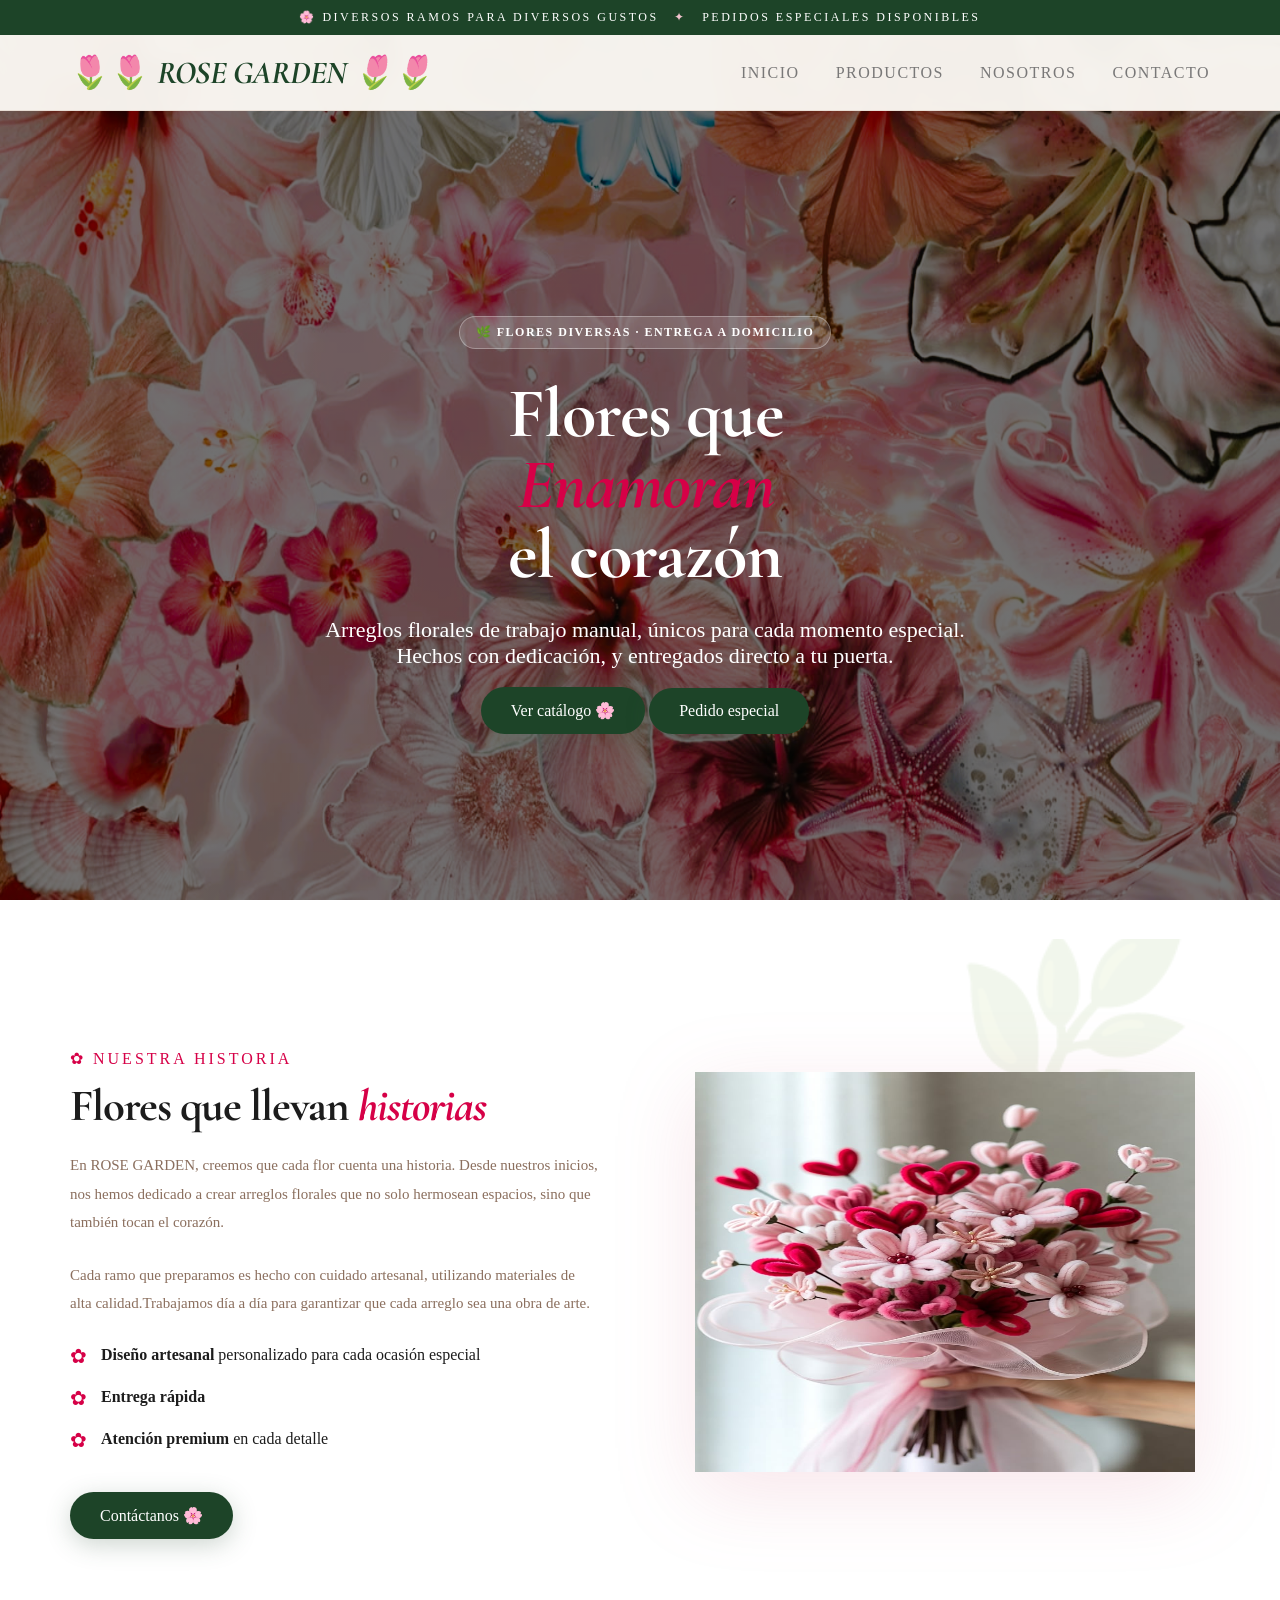
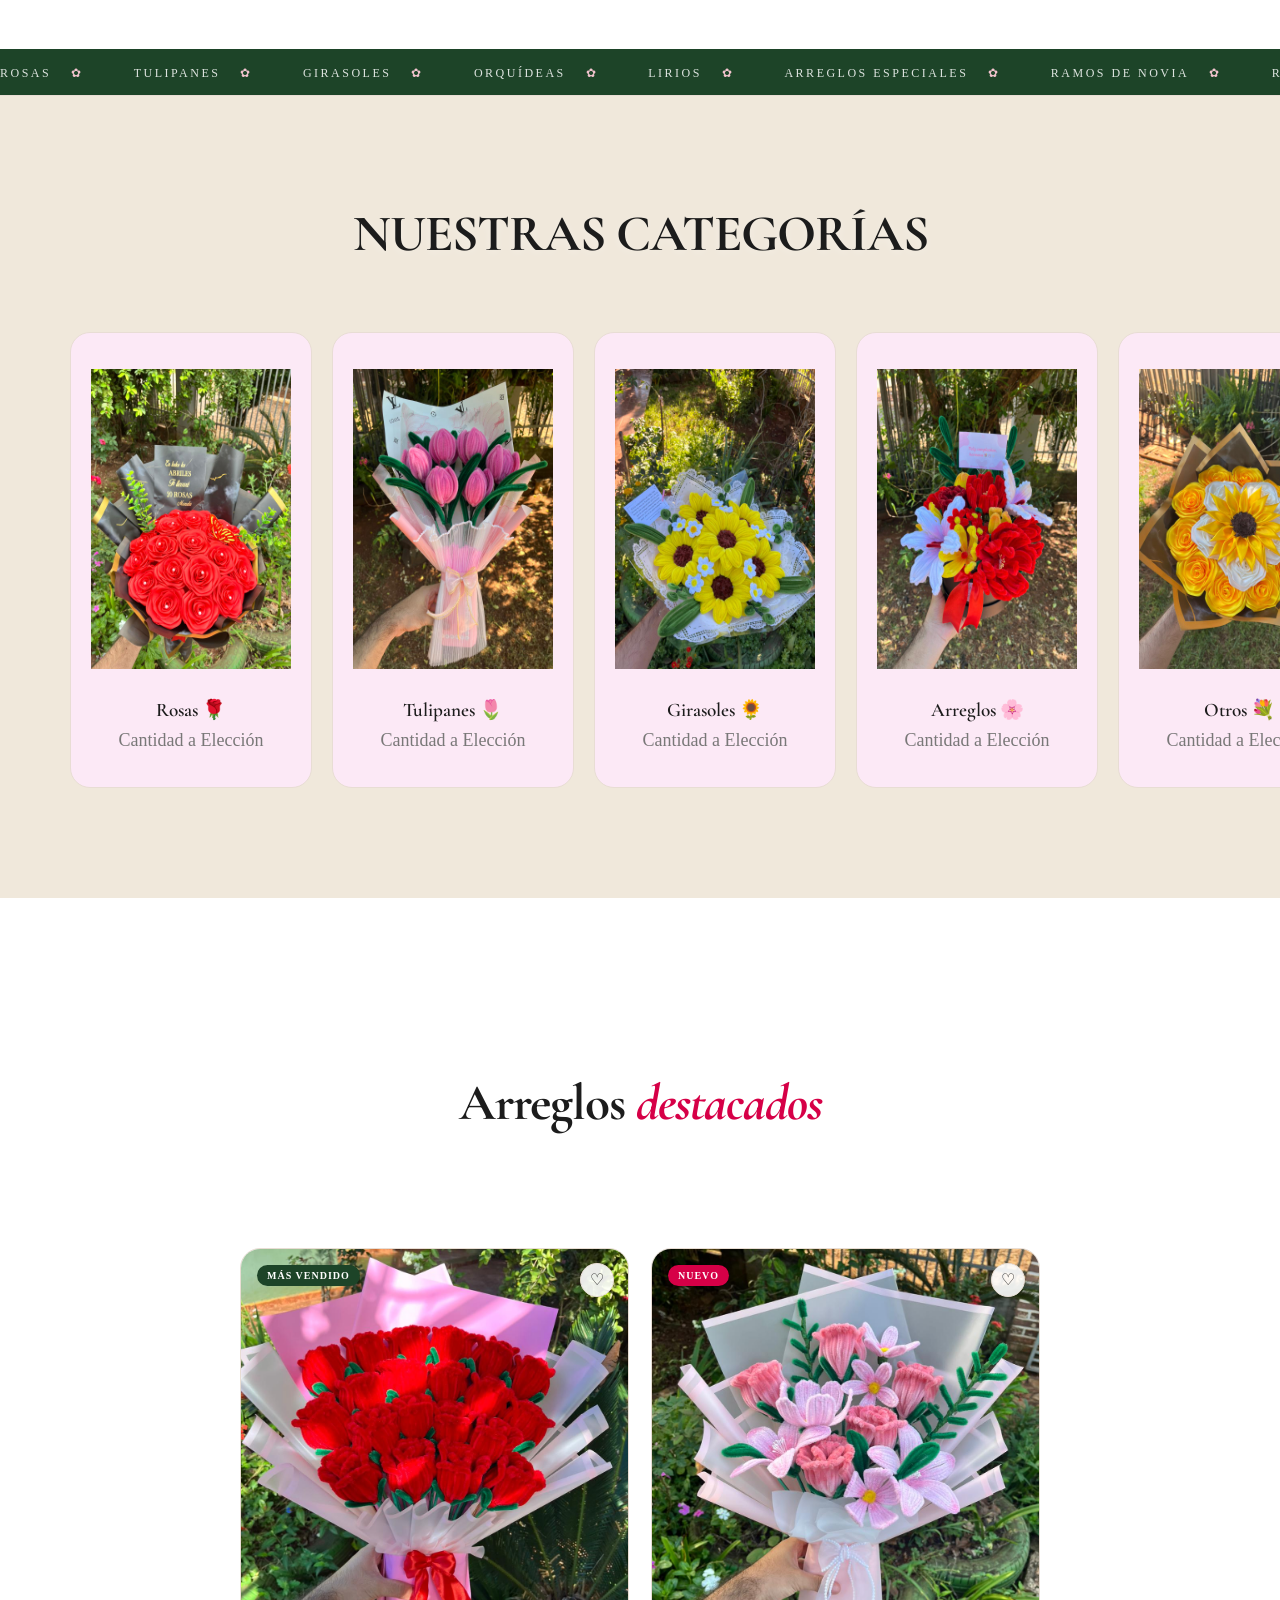
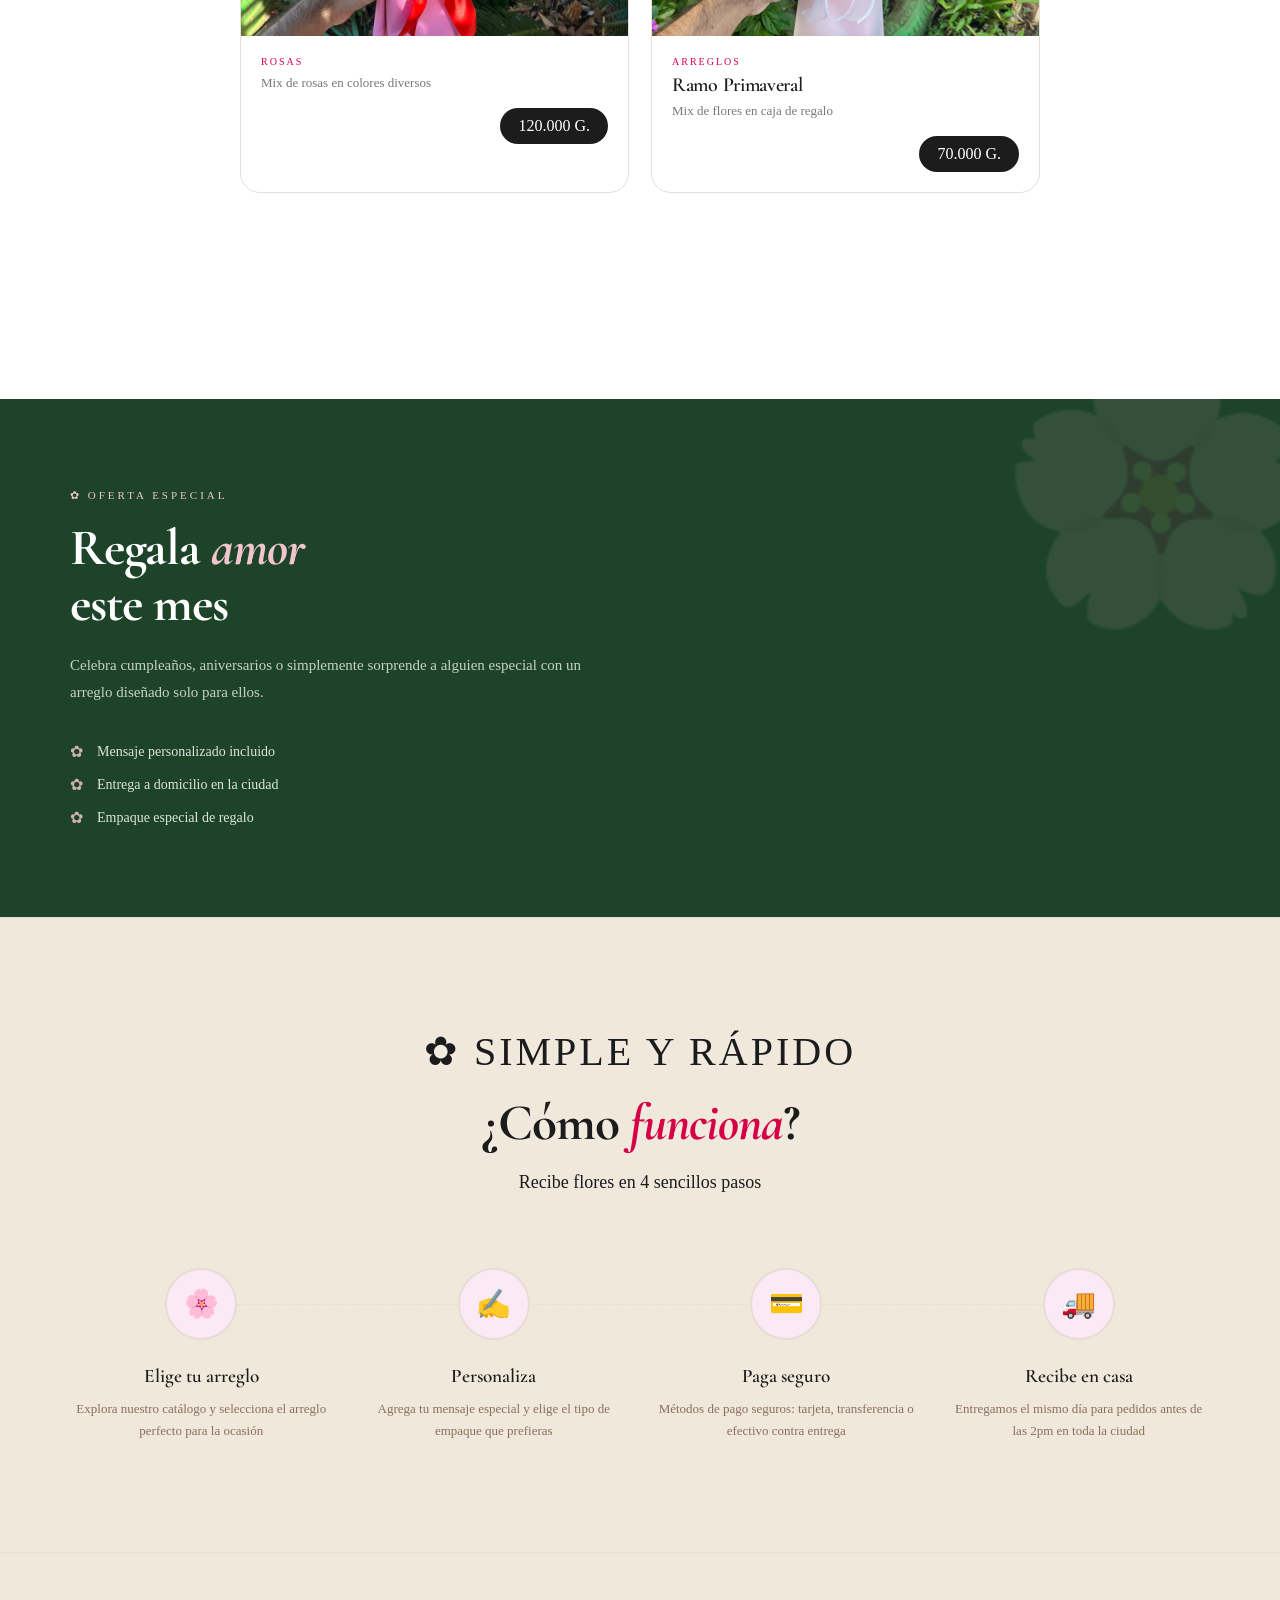
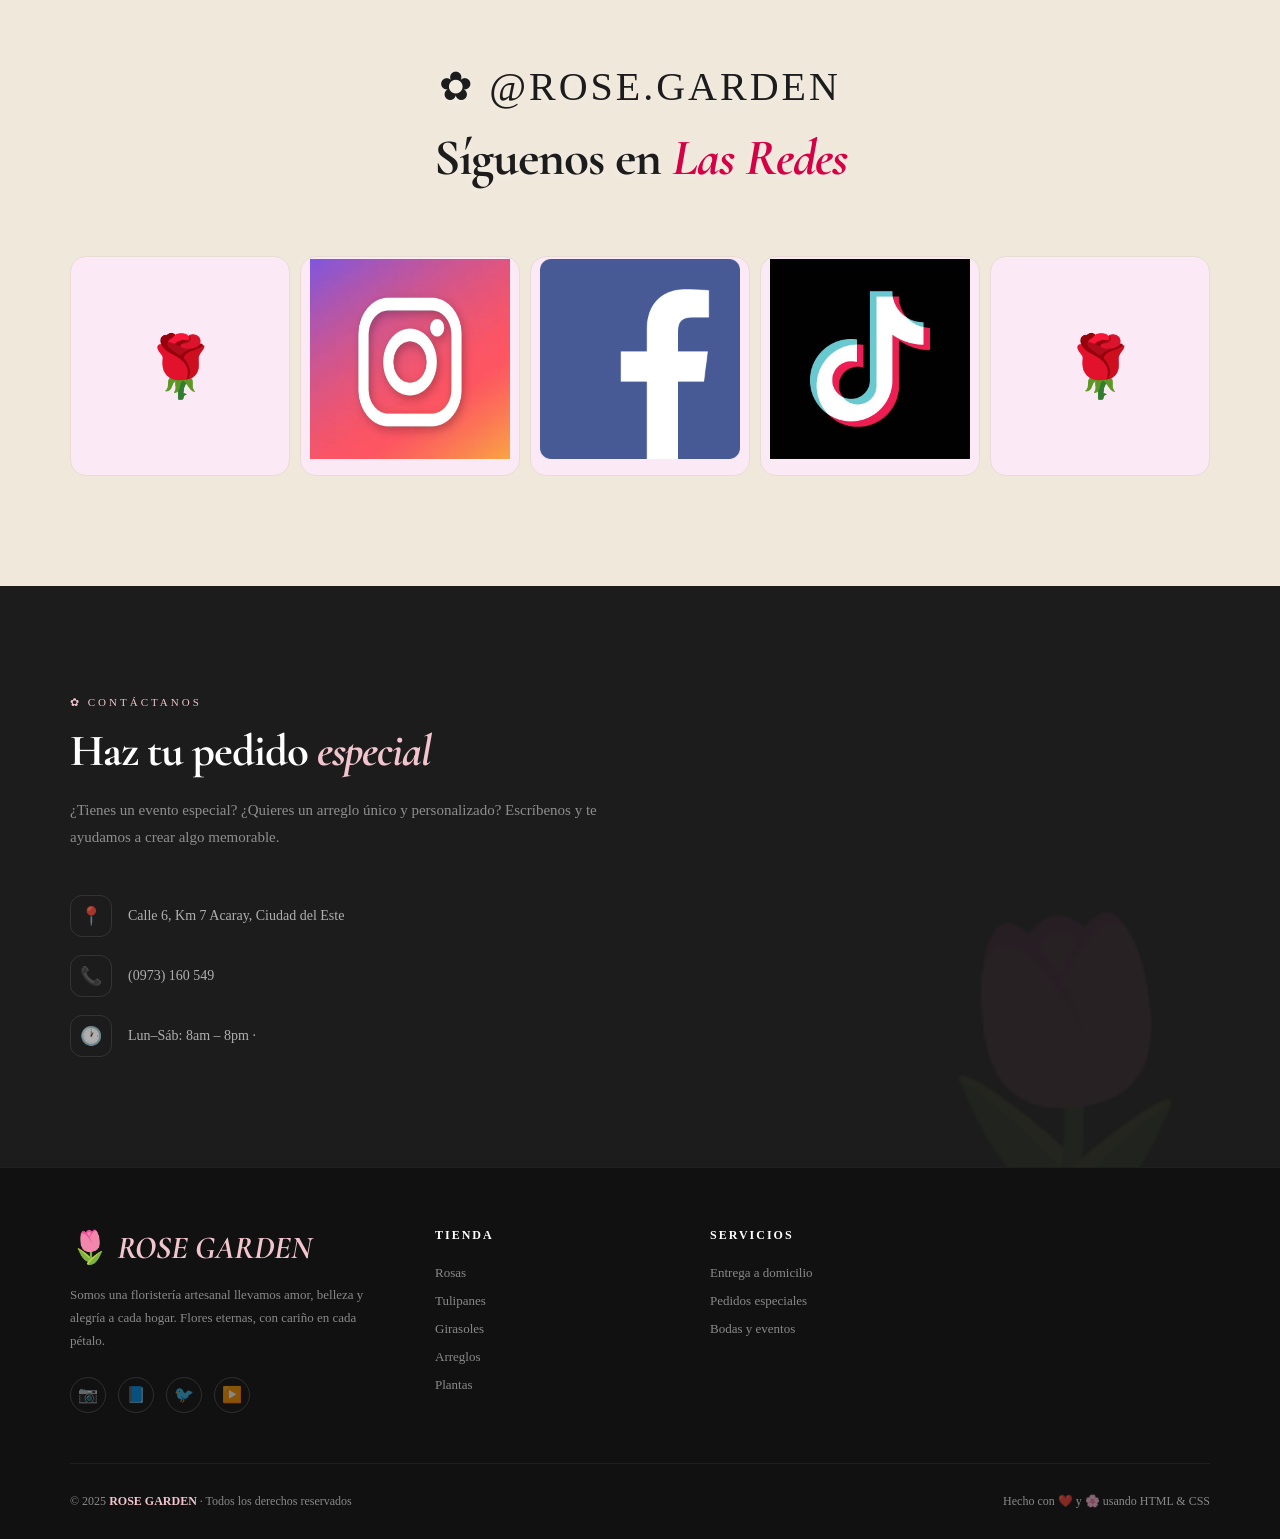
==== commit 39ce3956: "descripción de cambio" ====
--- a/index.html
+++ b/index.html
@@ -1,1948 +1,2511 @@
-<!DOCTYPE html>
-<html lang="es">
-<head>
-  <meta charset="UTF-8">
-  <meta name="viewport" content="width=device-width, initial-scale=1.0">
-  <meta name="description"
-    content="ROSE GARDEN - Floristería artesanal con arreglos florales únicos, entrega a domicilio, flores frescas cortadas cada mañana.">
-  <meta name="theme-color" content="#3d5a45">
-  <title>ROSE GARDEN - Flores que Enamoran</title>
-  <link rel="preconnect" href="https://fonts.googleapis.com">
-  <link rel="preconnect" href="https://fonts.gstatic.com" crossorigin>
-  <link
-    href="https://fonts.googleapis.com/css2?family=Cormorant+Garamond:ital,wght@0,400;0,600;0,700;1,400;1,700&family=Jost:wght@300;400;500;600&display=swap"
-    rel="stylesheet">
-  <link rel="stylesheet" href="styles.css">
-  <style>
-    /* ================================================
-       VARIABLES
-    ================================================ */
-    :root {
-      --rosa: #f2c4ce;
-      --rosa-osc: #d60047;
-      --verde: #1d4428;
-      --verde-cl: #e8f0e9;
-      --crema: #fce9f6;
-      --crema-osc: #f0e8db;
-      --tierra: #8b6f5e;
-      --negro: #1c1c1c;
-      --gris: #797878;
-      --borde: #e8ddd4;
-      --titulo: 'Cormorant Garamond', serif;
-      --cuerpo: 'Jost', sans-serif color: var(--verde-cl);
-    }
-
-    *,
-    *::before,
-    *::after {
-      margin: 0;
-      padding: 0;
-      box-sizing: border-box;
-    }
-
-    html {
-      scroll-behavior: smooth;
-    }
-
-    body {
-      background-image: linear-gradient(rgba(0, 0, 0, 0.55), rgba(0, 0, 0, 0.55)), url(IMG/28d7d23e74d8113bc0f9632241e94e80.png);
-      background-size: 100% 100%;
-      background-position: center;
-      background-repeat: no-repeat;
-      background-attachment: fixed;
-      color: var(--negro);
-      font-family: var(--cuerpo);
-      font-weight: 500;
-      overflow-x: hidden;
-    }
-
-    a {
-      text-decoration: none; color: inherit;}
-
-    ul { list-style: none;}
-
-    /* ================================================
-       ANIMACIONES
-    ================================================ */
-    @keyframes subirFade {
-      from { opacity: 0; transform: translateY(24px);
-      }
-      to { opacity: 1; transform: translateY(0);
-      }
-    }
-
-    @keyframes fadeIn {
-      from {
-        opacity: 0;
-      }
-
-      to {
-        opacity: 1;
-      }
-    }
-
-    @keyframes flotar {
-
-      0%, 100% {
-        transform: translateY(0) rotate(-2deg);
-      }
-
-      50% {
-        transform: translateY(-14px) rotate(2deg);
-      }
-    }
-
-    @keyframes girar-lento {
-      from {
-        transform: rotate(0deg);
-      }
-
-      to {
-        transform: rotate(360deg);
-      }
-    }
-
-    @keyframes ticker {
-      from {
-        transform: translateX(0);
-      }
-
-      to {
-        transform: translateX(-50%);
-      }
-    }
-
-
-
-    .a1 {
-      animation: subirFade 0.9s ease 0.10s both;
-    }
-
-    .a2 {
-      animation: subirFade 0.9s ease 0.25s both;
-    }
-
-    .a3 {
-      animation: subirFade 0.9s ease 0.40s both;
-    }
-
-    .a4 {
-      animation: subirFade 0.9s ease 0.55s both;
-    }
-
-    /* ================================================
-       ANUNCIO SUPERIOR
-    ================================================ */
-    .anuncio {
-      background: var(--verde);
-      color: #fff;
-      text-align: center;
-      padding: 10px 20px;
-      font-size: 12px;
-      letter-spacing: 2.5px;
-      text-transform: uppercase;
-    }
-
-    .anuncio span {
-      color: var(--rosa);
-      margin: 0 10px;
-    }
-
-    /* ================================================
-       NAV
-    ================================================ */
-    nav {
-      position: sticky;
-      top: 0;
-      z-index: 100;
-      background: rgba(250, 247, 242, 0.97);
-      /* Fallback for browsers without backdrop-filter */
-      /* Provide a solid background as fallback for browsers without backdrop-filter */
-      /* Reduce blur for better performance */
-      -webkit-backdrop-filter: blur(8px);
-      backdrop-filter: blur(8px);
-      border-bottom: 1px solid var(--borde);
-      display: flex;
-      align-items: center;
-      justify-content: space-between;
-      padding: 18px 70px;
-      animation: fadeIn 0.6s ease both;
-    }
-
-    .nav-logo {
-      font: 700 2rem var(--titulo);
-      letter-spacing: -0.5px;
-      display: flex;
-      align-items: center;
-      gap: 8px;
-    }
-
-    .nav-logo em {
-      font-style: italic;
-      color: var(--verde);
-    }
-
-    .nav-links {
-      display: flex;
-      gap: 36px;
-      align-items: center;
-    }
-
-    .nav-links a {
-      font: 500 12px var(--cuerpo);
-      letter-spacing: 1.5px;
-      text-transform: uppercase;
-      color: var(--gris);
-      transition: color 0.25s;
-      position: relative;
-    }
-
-    .nav-links a::after {
-      content: '';
-      position: absolute;
-      bottom: -3px;
-      left: 0;
-      width: 100%;
-      height: 1.5px;
-      background: var(--verde);
-      transform: scaleX(0);
-      transform-origin: left;
-      transition: transform 0.3s;
-    }
-
-    .nav-links a:hover {
-      color: var(--negro);
-    }
-
-    .nav-links a:hover::after {
-      transform: scaleX(1);
-    }
-
-    .nav-iconos {
-      display: flex;
-      gap: 18px;
-      align-items: center;
-    }
-
-    .nav-iconos button {
-      background: none;
-      border: 0;
-      cursor: pointer;
-      font-size: 20px;
-      position: relative;
-      transition: transform 0.2s;
-    }
-
-    .nav-iconos button:hover {
-      transform: scale(1.15);
-    }
-
-    .carrito-badge {
-      position: absolute;
-      top: -4px; right: -6px;
-      background: var(--verde);
-      color: #fff;
-      font: 600 9px var(--cuerpo);
-      width: 16px; height: 16px;
-      border-radius: 50%;
-      display: flex;
-      align-items: center;
-      justify-content: center;
-    }
-
-    .hero {
-      display: grid;
-      flex-direction: column;
-      align-items: center;
-      justify-content: center;
-      min-height: 92vh;
-      overflow: hidden;
-      padding: 80px 60px 80px 70px;
-      text-align: center;
-    }
-
-    .hero-izq {
-      display: flex;
-      flex-direction: column;
-      justify-content: center;
-      align-items: center;
-      padding: 0;
-      position: relative;
-      max-width: 700px;
-    }
-
-    /* Elemento decorativo de fondo */
-    .hero-izq::before {
-
-      position: relative;
-      bottom: 60px;
-      left: 40px;
-      font-size: 140px;
-      color: var(--crema-osc);
-      pointer-events: auto;
-      line-height: 1;
-    }
-
-    .hero-tag {
-      display: inline-flex;
-      align-items: center;
-      justify-content: center;
-      gap: 10px;
-      background: rgba(255, 255, 255, 0.15);
-      color: #fff;
-      border-radius: 50px;
-      padding: 8px 16px;
-      font-size: 12px;
-      font-weight: 600;
-      letter-spacing: 1.5px;
-      text-transform: uppercase;
-      margin: 0 auto 30px;
-      width: fit-content;
-      border: 1px solid rgba(255, 255, 255, 0.3);
-    }
-
-    .hero h1 {
-      font-family: var(--titulo);
-      font-size: clamp(3.2rem, 5.5vw, 5.8rem);
-      font-weight: 700;
-      line-height: 1.0;
-      letter-spacing: -1px;
-      margin-bottom: 26px;
-      color: #fff;
-    }
-
-    .hero h1 em {
-      font-style: italic;
-      color: var(--rosa-osc);
-    }
-
-    .hero-desc {
-      font-size: 1rem;
-      line-height: 1.9;
-      color: rgba(255, 255, 255, 0.85);
-      max-width: 600px;
-      margin-bottom: 38px;
-    }
-
-    .hero-botones {
-      display: flex;
-      gap: 14px;
-      flex-wrap: wrap;
-      justify-content: center;
-      margin-bottom: 20px;
-    }
-
-    .btn {
-      display: inline-flex;
-      align-items: center;
-      gap: 8px;
-      padding: 14px 30px;
-      border-radius: 50px;
-      font: 600 14px var(--cuerpo);
-      cursor: pointer;
-      border: 0;
-      transition: transform 0.2s, box-shadow 0.25s, background 0.25s;
-    }
-
-    .btn:hover {
-      transform: translateY(-3px);
-    }
-
-    .btn-verde {
-      background: var(--verde);
-      color: #fff;
-      box-shadow: 0 6px 24px rgba(61, 90, 69, 0.25);
-    }
-
-    .btn-verde:hover {
-      background: #2d4434;
-      box-shadow: 0 10px 32px rgba(61, 90, 69, 0.38);
-    }
-
-    .btn-borde {
-      background: transparent;
-      color: #fff;
-      border: 1.5px solid #fff;
-    }
-
-    .btn-borde:hover {
-      border-color: var(--rosa-osc);
-      color: var(--rosa-osc);
-      background: rgba(255, 255, 255, 0.1);
-    }
-
-    /* Stats pequeñas */
-    .hero-stats {
-      display: flex;
-      gap: 36px;
-      margin-top: 48px;
-      padding-top: 30px;
-      border-top: 1px solid var(--borde);
-    }
-
-    .stat-num {
-      font: 700 2.4rem var(--titulo);
-      color: var(--verde);
-      line-height: 1;
-    }
-
-    .stat-txt {
-      font-size: 11px;
-      color: var(--gris);
-      letter-spacing: 1px;
-      text-transform: uppercase;
-      margin-top: 4px;
-    }
-
-    /* Lado derecho hero */
-    .hero-der {
-      background: transparent;
-      position: relative;
-      overflow: hidden;
-      display: flex;
-      align-items: center;
-      justify-content: center;
-      width: 100%;
-      max-width: 500px;
-      height: 400px;
-      margin-top: 40px;
-    }
-
-    /* Textura de círculos decorativos */
-    .hero-der::before {
-      content: '';
-      position: absolute;
-      width: 500px;
-      height: 500px;
-      border-radius: 50%;
-      border: 1px solid rgba(212, 132, 154, 0.25);
-      animation: girar-lento 40s linear infinite;
-    }
-
-    .hero-der::after {
-      content: '';
-      position: absolute;
-      width: 340px;
-      height: 340px;
-      border-radius: 50%;
-      border: 1px dashed rgba(61, 90, 69, 0.2);
-      animation: girar-lento 28s linear infinite reverse;
-    }
-
-    .hero-flor-grande {
-      font-size: 220px;
-      line-height: 1;
-      animation: flotar 6s ease-in-out infinite;
-      position: relative;
-      z-index: 2;
-      filter: drop-shadow(0 30px 60px rgba(0, 0, 0, 0.1));
-    }
-
-    .hero-imagen {
-      width: 100%;
-      height: 100%;
-      object-fit: cover;
-      object-position: center;
-      position: relative;
-      z-index: 2;
-    }
-
-    /* Badges flotantes */
-    .badge {
-      position: absolute;
-      z-index: 3;
-      border-radius: 16px;
-      padding: 14px 18px;
-      font-size: 13px;
-      font-weight: 600;
-      box-shadow: 0 8px 28px rgba(0, 0, 0, 0.1);
-    }
-
-    .badge span {
-      display: block;
-      font-size: 11px;
-      font-weight: 400;
-      margin-top: 2px;
-    }
-
-    .badge-1 {
-      background: #fff;
-      border: 1px solid var(--borde);
-      top: 100px;
-      right: 60px;
-      animation: subirFade 0.8s ease 0.8s both;
-    }
-
-    .badge-1 span {
-      color: var(--gris);
-    }
-
-    .badge-2 {
-      background: var(--verde);
-      color: #fff;
-      bottom: 120px;
-      left: 50px;
-      animation: subirFade 0.8s ease 1s both;
-    }
-
-    .badge-2 span {
-      opacity: 0.7;
-    }
-
-    .badge-3 {
-      background: var(--rosa);
-      color: var(--negro);
-      bottom: 60px;
-      right: 80px;
-      animation: subirFade 0.8s ease 1.2s both;
-    }
-
-    .badge-3 span {
-      color: var(--tierra);
-    }
-
-    /* ================================================
-       TICKER
-    ================================================ */
-    .ticker {
-      background: var(--verde);
-      padding: 14px 0;
-      overflow: hidden;
-      white-space: nowrap;
-    }
-
-    .ticker-inner {
-      display: inline-flex;
-      gap: 50px;
-      animation: ticker 22s linear infinite;
-    }
-
-    .ticker-item {
-      font-size: 12px;
-      letter-spacing: 2.5px;
-      text-transform: uppercase;
-      color: rgba(255, 255, 255, 0.85);
-      display: inline-flex;
-      align-items: center;
-      gap: 20px;
-    }
-
-    .ticker-item::after {
-      content: '✿';
-      color: var(--rosa);
-    }
-
-    /* ================================================
-       SECCIÓN GENERAL
-    ================================================ */
-    .seccion {
-      padding: 110px 70px;
-    }
-
-    .seccion-header {
-      text-align: center;
-      margin-bottom: 70px;
-      color: #444;
-    }
-
-    .seccion-tag {
-      display: inline-block;
-      font-size: 40px;
-      letter-spacing: 3px;
-      text-transform: uppercase;
-      color: #ffffff;
-      margin-bottom: 20px;
-      text-shadow: 0 2px 8px rgba(255, 255, 255, 0.3);
-
-    }
-
-    .seccion-h2 {
-      color: #1c1c1c;
-      text-shadow: 0 2px 8px rgba(255, 255, 255, 0.3);
-      font: 700 clamp(2.4rem, 4vw, 3.8rem) var(--titulo);
-      letter-spacing: -1px;
-      line-height: 1.1;
-    }
-
-    .seccion-h2 em {
-      font-style: italic;
-      color: var(--rosa-osc);
-    }
-
-    .seccion-sub {
-      font-size: 18px;
-      color: rgba(255, 255, 255, 0.85);
-      margin-top: 14px;
-      max-width: 500px;
-      margin-left: auto;
-      margin-right: auto;
-      line-height: 1.8;
-    }
-
-    /* ================================================
-       CATEGORÍAS
-    ================================================ */
-    .categorias {
-      background: var(--crema-osc);
-      border-top: 1px solid var(--borde);
-    }
-
-    .cats-grid {
-      display: grid;
-      grid-template-columns: repeat(5, 1fr);
-      gap: 20px;
-    }
-
-    .cat-card {
-      background: var(--crema);
-      border: 1px solid var(--borde);
-      border-radius: 20px;
-      padding: 36px 20px;
-      text-align: center;
-      cursor: pointer;
-      transition: transform 0.3s, box-shadow 0.3s, background 0.3s;
-    }
-
-    .cat-card:hover {
-      transform: translateY(-8px);
-      box-shadow: 0 20px 50px rgba(0, 0, 0, 0.08);
-      background: #fff;
-    }
-
-    .cat-card:hover .cat-ico {
-      transform: scale(1.2) rotate(-5deg);
-    }
-
-    .cat-ico {
-      font-size: 48px;
-      display: block;
-      margin-bottom: 18px;
-      transition: transform 0.3s;
-    }
-
-    .cat-nombre {
-      font: 600 1.2rem var(--titulo);
-      margin-bottom: 8px;
-    }
-
-    .cat-cant {
-      font-size: 18px;
-      color: var(--gris);
-    }
-
-    /* ================================================
-       PRODUCTOS DESTACADOS
-    ================================================ */
-    .productos-grid {
-      display: grid;
-      grid-template-columns: repeat(2, 1fr);
-      gap: 22px;
-      max-width: 800px;
-      margin: 0 auto;
-    }
-
-    .productos-grid .prod-card:nth-child(n+3) {
-      display: none;
-    }
-
-    .prod-card {
-      background: #fff;
-      border: 1px solid var(--borde);
-      border-radius: 20px;
-      overflow: hidden;
-      transition: transform 0.35s, box-shadow 0.35s;
-      position: relative;
-    }
-
-    .prod-card:hover {
-      transform: translateY(-8px);
-      box-shadow: 0 24px 60px rgba(0, 0, 0, 0.09);
-    }
-
-    /* Etiqueta de oferta */
-    .prod-oferta {
-      position: absolute;
-      top: 16px;
-      left: 16px;
-      background: var(--verde);
-      color: #fff;
-      font-size: 10px;
-      font-weight: 700;
-      letter-spacing: 1px;
-      text-transform: uppercase;
-      padding: 5px 10px;
-      border-radius: 50px;
-      z-index: 2;
-    }
-
-    .prod-oferta.nuevo {
-      background: var(--rosa-osc);
-    }
-
-    /* Botón de favorito */
-    .prod-fav {
-      position: absolute;
-      top: 14px;
-      right: 14px;
-      width: 34px;
-      height: 34px;
-      border-radius: 50%;
-      background: rgba(255, 255, 255, 0.9);
-      border: 1px solid var(--borde);
-      display: flex;
-      align-items: center;
-      justify-content: center;
-      font-size: 16px;
-      cursor: pointer;
-      z-index: 2;
-      transition: transform 0.2s, background 0.2s;
-    }
-
-    .prod-fav:hover {
-      transform: scale(1.15);
-      background: var(--rosa);
-    }
-
-    .prod-imagen {
-      aspect-ratio: 1;
-      background: var(--crema-osc);
-      display: flex;
-      align-items: center;
-      justify-content: center;
-      font-size: 90px;
-      transition: transform 0.4s;
-    }
-
-    .prod-card:hover .prod-imagen {
-      transform: scale(1.04);
-    }
-
-    .prod-info {
-      padding: 20px;
-    }
-
-    .prod-categoria {
-      font-size: 10px;
-      letter-spacing: 2px;
-      text-transform: uppercase;
-      color: var(--rosa-osc);
-      margin-bottom: 6px;
-    }
-
-    .prod-nombre {
-      font: 600 1.25rem var(--titulo);
-      margin-bottom: 4px;
-      letter-spacing: -0.3px;
-    }
-
-    .prod-desc {
-      font-size: 13px;
-      color: var(--gris);
-      margin-bottom: 14px;
-      line-height: 1.6;
-    }
-
-    .prod-pie {
-      display: flex;
-      justify-content: space-between;
-      align-items: center;
-    }
-
-    .prod-precio {
-      font-family: var(--titulo);
-      font-size: 1.4rem;
-      font-weight: 700;
-      color: var(--verde);
-    }
-
-    .prod-precio-tachado {
-      font-size: 12px;
-      color: var(--gris);
-      text-decoration: line-through;
-      margin-left: 4px;
-    }
-
-    .prod-agregar {
-      background: var(--negro);
-      color: #fff;
-      border: 0;
-      border-radius: 50px;
-      padding: 9px 18px;
-      font: 600 12px var(--cuerpo);
-      cursor: pointer;
-      transition: background 0.2s, transform 0.2s;
-    }
-
-    .prod-agregar:hover {
-      background: var(--verde);
-      transform: scale(1.05);
-    }
-
-    /* ================================================
-       BANNER ESPECIAL
-    ================================================ */
-    .banner {
-      background: var(--verde);
-      color: #fff;
-      padding: 90px 70px;
-      display: grid;
-      grid-template-columns: 1fr 1fr;
-      gap: 60px;
-      align-items: center;
-      position: relative;
-      overflow: hidden;
-    }
-
-    .banner::before {
-      content: '🌸';
-      position: absolute;
-      right: -40px;
-      top: -40px;
-      font-size: 260px;
-      opacity: 0.1;
-      line-height: 1;
-    }
-
-    .banner-tag {
-      font-size: 11px;
-      letter-spacing: 3px;
-      text-transform: uppercase;
-      color: var(--rosa);
-      margin-bottom: 18px;
-    }
-
-    .banner h2 {
-      font: 700 clamp(2.4rem, 4vw, 3.6rem) var(--titulo);
-      letter-spacing: -1px;
-      line-height: 1.1;
-      margin-bottom: 20px;
-    }
-
-    .banner h2 em {
-      font-style: italic;
-      color: var(--rosa);
-    }
-
-    .banner-desc {
-      font-size: 15px;
-      line-height: 1.8;
-      opacity: 0.75;
-      margin-bottom: 36px;
-    }
-
-    .banner-lista {
-      display: flex;
-      flex-direction: column;
-      gap: 14px;
-    }
-
-    .banner-item {
-      display: flex;
-      align-items: center;
-      gap: 14px;
-      font-size: 14px;
-      opacity: 0.85;
-    }
-
-    .banner-item::before {
-      content: '✿';
-      color: var(--rosa);
-      font-size: 16px;
-      flex-shrink: 0;
-    }
-
-    /* Código de descuento */
-    .descuento-box {
-      background: rgba(255, 255, 255, 0.08);
-      border: 1px dashed rgba(255, 255, 255, 0.25);
-      border-radius: 16px;
-      padding: 28px;
-      text-align: center;
-      backdrop-filter: blur(4px);
-    }
-
-    .desc-num {
-      font-family: var(--titulo);
-      font-size: 5rem;
-      font-weight: 700;
-      color: var(--rosa);
-      line-height: 1;
-    }
-
-    .desc-txt {
-      font-size: 14px;
-      opacity: 0.7;
-      margin: 10px 0 20px;
-    }
-
-    .desc-codigo {
-      background: rgba(255, 255, 255, 0.1);
-      border: 1px dashed var(--rosa);
-      border-radius: 10px;
-      padding: 12px 20px;
-      font-size: 18px;
-      font-weight: 700;
-      letter-spacing: 4px;
-      color: var(--rosa);
-    }
-
-    /* ================================================
-       CÓMO FUNCIONA
-    ================================================ */
-    .pasos {
-      background: var(--crema-osc);
-      border-top: 1px solid var(--borde);
-    }
-
-    .pasos-grid {
-      display: grid;
-      grid-template-columns: repeat(4, 1fr);
-      gap: 30px;
-      position: relative;
-    }
-
-    /* Línea conectora */
-    .pasos-grid::before {
-      content: '';
-      position: absolute;
-      top: 36px;
-      left: 12%;
-      width: 76%;
-      height: 1px;
-      border-top: 1px dashed var(--borde);
-      z-index: 1;
-    }
-
-    .paso-card {
-      text-align: center;
-      position: relative;
-      z-index: 1;
-    }
-
-    .paso-num {
-      width: 72px;
-      height: 72px;
-      border-radius: 50%;
-      background: var(--crema);
-      border: 2px solid var(--borde);
-      display: flex;
-      align-items: center;
-      justify-content: center;
-      margin: 0 auto 24px;
-      font-size: 28px;
-      transition: background 0.3s, border-color 0.3s, transform 0.3s;
-    }
-
-    .paso-card:hover .paso-num {
-      background: var(--verde);
-      border-color: var(--verde);
-      transform: scale(1.1);
-    }
-
-    .paso-titulo {
-      font: 600 1.2rem var(--titulo);
-      margin-bottom: 10px;
-    }
-
-    .paso-desc {
-      font-size: 13px;
-      color: var(--tierra);
-      line-height: 1.7;
-    }
-
-    /* ================================================
-       TESTIMONIOS
-    ================================================ */
-    .test-grid {
-      display: grid;
-      grid-template-columns: repeat(3, 1fr);
-      gap: 20px;
-    }
-
-    .test-card {
-      background: #fff;
-      border: 1px solid var(--borde);
-      border-radius: 20px;
-      padding: 36px;
-      transition: transform 0.3s, box-shadow 0.3s;
-    }
-
-    .test-card:hover {
-      transform: translateY(-6px);
-      box-shadow: 0 20px 50px rgba(0, 0, 0, 0.07);
-    }
-
-    .test-estrellas {
-      color: #f5c842;
-      font: 14px var(--cuerpo);
-      margin-bottom: 18px;
-      letter-spacing: 2px;
-    }
-
-    .test-texto {
-      font-family: var(--titulo);
-      font-size: 1.1rem;
-      font-style: italic;
-      line-height: 1.7;
-      color: #444;
-      margin-bottom: 28px;
-    }
-
-    .test-autor {
-      display: flex;
-      align-items: center;
-      gap: 14px;
-    }
-
-    .test-avatar {
-      width: 46px;
-      height: 46px;
-      border-radius: 50%;
-      background: var(--crema-osc);
-      border: 1px solid var(--borde);
-      display: flex;
-      align-items: center;
-      justify-content: center;
-      font-size: 22px;
-    }
-
-    .test-nombre {
-      font: 600 14px var(--cuerpo);
-    }
-
-    .test-cargo {
-      font-size: 12px;
-      color: var(--gris);
-      margin-top: 2px;
-    }
-
-    .test-flor {
-      margin-left: auto;
-      font-size: 22px;
-      opacity: 0.5;
-    }
-
-    /* ================================================
-       NOSOTROS / ABOUT US
-    ================================================ */
-    .nosotros {
-      background: #fff;
-      padding: 110px 70px;
-      position: relative;
-      overflow: hidden;
-    }
-
-    .nosotros::before {
-      content: '🌿';
-      position: absolute;
-      top: -20px;
-      right: 80px;
-      font-size: 200px;
-      opacity: 0.08;
-    }
-
-    .nosotros-inner {
-      display: grid;
-      grid-template-columns: 1fr 1fr;
-      gap: 80px;
-      align-items: center;
-      position: relative;
-    }
-
-    .nosotros-contenido h2 {
-      font: 700 clamp(2.2rem, 3.5vw, 3.2rem) var(--titulo);
-      letter-spacing: -1px;
-      color: var(--negro);
-      margin-bottom: 20px;
-      line-height: 1.1;
-    }
-
-    .nosotros-contenido h2 em {
-      font-style: italic;
-      color: var(--rosa-osc);
-    }
-
-    .nosotros-tag {
-      display: inline-block;
-      font: 11px var(--cuerpo);
-      letter-spacing: 3px;
-      text-transform: uppercase;
-      color: var(--rosa-osc);
-      margin-bottom: 14px;
-    }
-
-    .nosotros-texto {
-      font-size: 15px;
-      line-height: 1.9;
-      color: var(--tierra);
-      margin-bottom: 24px;
-    }
-
-    .nosotros-lista {
-      display: flex;
-      flex-direction: column;
-      gap: 16px;
-      margin-bottom: 40px;
-    }
-
-    .nosotros-item {
-      display: flex;
-      gap: 14px;
-      align-items: flex-start;
-    }
-
-    .nosotros-item::before {
-      content: '✿';
-      color: var(--rosa-osc);
-      font-size: 20px;
-      flex-shrink: 0;
-      margin-top: 2px;
-    }
-
-    .nosotros-item-texto {
-      font: 14px var(--cuerpo);
-      color: var(--negro);
-      line-height: 1.6;
-    }
-
-    .nosotros-icono {
-      display: flex;
-      align-items: center;
-      justify-content: center;
-      position: relative;
-    }
-
-    .nosotros-flor {
-      font-size: 180px;
-      animation: flotar 6s ease-in-out infinite;
-      filter: drop-shadow(0 20px 40px rgba(207, 79, 113, 0.15));
-    }
-
-    /* ================================================
-       INSTAGRAM / GALERÍA
-    ================================================ */
-    .galeria {
-      background: var(--crema-osc);
-      border-top: 1px solid var(--borde);
-    }
-
-    .galeria-grid {
-      display: grid;
-      grid-template-columns: repeat(5, 1fr);
-      gap: 10px;
-    }
-
-    .galeria-item {
-      aspect-ratio: 1;
-      background: var(--crema);
-      border-radius: 16px;
-      display: flex;
-      align-items: center;
-      justify-content: center;
-      font-size: 60px;
-      border: 1px solid var(--borde);
-      transition: transform 0.3s, box-shadow 0.3s;
-      cursor: pointer;
-      overflow: hidden;
-      position: relative;
-    }
-
-    .galeria-item:hover {
-      transform: scale(1.03);
-      box-shadow: 0 12px 36px rgba(0, 0, 0, 0.1);
-    }
-
-    .galeria-item::after {
-      content: '♡ Ver';
-      position: absolute;
-      inset: 0;
-      background: rgba(61, 90, 69, 0.75);
-      color: #fff;
-      font-family: var(--cuerpo);
-      font-size: 13px;
-      font-weight: 600;
-      display: flex;
-      align-items: center;
-      justify-content: center;
-      opacity: 0;
-      transition: opacity 0.3s;
-      border-radius: 16px;
-      pointer-events: none;
-    }
-
-    .galeria-item:hover::after {
-      opacity: 1;
-    }
-
-    /* ================================================
-       SUSCRIPCIÓN / NEWSLETTER
-    ================================================ */
-    .newsletter {
-      background: var(--rosa);
-      border-top: 1px solid rgba(212, 132, 154, 0.3);
-      padding: 80px 70px;
-      display: flex;
-      align-items: center;
-      justify-content: space-between;
-      gap: 40px;
-    }
-
-    .news-izq h2 {
-      font-family: var(--titulo);
-      font-size: clamp(1.8rem, 3vw, 2.6rem);
-      font-weight: 700;
-      letter-spacing: -0.5px;
-      margin-bottom: 10px;
-    }
-
-    .news-izq p {
-      font-size: 14px;
-      color: var(--tierra);
-    }
-
-    .news-form {
-      display: flex;
-      gap: 10px;
-      flex-shrink: 0;
-    }
-
-    .news-form input {
-      background: rgba(255, 255, 255, 0.8);
-      border: 1px solid rgba(212, 132, 154, 0.4);
-      border-radius: 50px;
-      padding: 14px 22px;
-      font: 14px var(--cuerpo);
-      outline: 0;
-      width: 280px;
-      color: var(--negro);
-      transition: background 0.2s, border-color 0.2s;
-    }
-
-    .news-form input:focus {
-      background: #fff;
-      border-color: var(--verde);
-    }
-
-    .news-form input::placeholder {
-      color: var(--tierra);
-    }
-
-    /* ================================================
-       CONTACTO
-    ================================================ */
-    .contacto {
-      background: var(--negro);
-      color: #fff;
-      padding: 110px 70px;
-      position: relative;
-      overflow: hidden;
-    }
-
-    .contacto::before {
-      content: '🌷';
-      position: absolute;
-      bottom: -40px;
-      right: 40px;
-      font-size: 280px;
-      opacity: 0.05;
-      line-height: 1;
-    }
-
-    .contacto-inner {
-      display: grid;
-      grid-template-columns: 1fr 1fr;
-      gap: 80px;
-      align-items: start;
-      position: relative;
-    }
-
-    .contacto-tag {
-      font-size: 11px;
-      letter-spacing: 3px;
-      text-transform: uppercase;
-      color: var(--rosa);
-      margin-bottom: 18px;
-    }
-
-    .contacto-h2 {
-      font: 700 clamp(2.2rem, 3.5vw, 3.4rem) var(--titulo);
-      letter-spacing: -1px;
-      line-height: 1.1;
-      margin-bottom: 20px;
-    }
-
-    .contacto-h2 em {
-      font-style: italic;
-      color: var(--rosa);
-    }
-
-    .contacto-desc {
-      font-size: 15px;
-      line-height: 1.8;
-      color: rgba(255, 255, 255, 0.5);
-      margin-bottom: 44px;
-    }
-
-    .contacto-datos {
-      display: flex;
-      flex-direction: column;
-      gap: 18px;
-    }
-
-    .dato-item {
-      display: flex;
-      align-items: center;
-      gap: 16px;
-      font-size: 14px;
-      color: rgba(255, 255, 255, 0.65);
-    }
-
-    .dato-ico {
-      width: 42px;
-      height: 42px;
-      border-radius: 12px;
-      border: 1px solid rgba(255, 255, 255, 0.1);
-      display: flex;
-      align-items: center;
-      justify-content: center;
-      font-size: 18px;
-      flex-shrink: 0;
-    }
-
-    /* Formulario */
-    .form {
-      display: flex;
-      flex-direction: column;
-      gap: 16px;
-    }
-
-    .form-fila {
-      display: grid;
-      grid-template-columns: 1fr 1fr;
-      gap: 16px;
-    }
-
-    .form-grupo {
-      display: flex;
-      flex-direction: column;
-      gap: 8px;
-    }
-
-    .form-grupo label {
-      font-size: 11px;
-      letter-spacing: 1.5px;
-      text-transform: uppercase;
-      color: rgba(255, 255, 255, 0.35);
-    }
-
-    .form-grupo input,
-    .form-grupo textarea,
-    .form-grupo select {
-      background: rgba(255, 255, 255, 0.06);
-      border: 1px solid rgba(255, 255, 255, 0.1);
-      border-radius: 12px;
-      padding: 14px 18px;
-      color: #fff;
-      font: 14px var(--cuerpo);
-      outline: 0;
-      transition: border-color 0.25s, background 0.25s;
-    }
-
-    .form-grupo input::placeholder,
-    .form-grupo textarea::placeholder {
-      color: rgba(255, 255, 255, 0.2);
-    }
-
-    .form-grupo input:focus,
-    .form-grupo textarea:focus,
-    .form-grupo select:focus {
-      border-color: var(--rosa-osc);
-      background: rgba(255, 255, 255, 0.09);
-    }
-
-    .form-grupo textarea {
-      min-height: 120px;
-      resize: vertical;
-    }
-
-    .form-grupo select option {
-      background: #1c1c1c;
-    }
-
-    .btn-enviar {
-      background: var(--rosa-osc);
-      color: #fff;
-      border: 0;
-      border-radius: 50px;
-      padding: 16px 34px;
-      font: 600 14px var(--cuerpo);
-      cursor: pointer;
-      align-self: flex-start;
-      display: flex;
-      align-items: center;
-      gap: 8px;
-      transition: transform 0.2s, box-shadow 0.2s;
-    }
-
-    .btn-enviar:hover {
-      transform: translateY(-3px);
-      box-shadow: 0 12px 30px rgba(212, 132, 154, 0.4);
-    }
-
-    /* ================================================
-       FOOTER
-    ================================================ */
-    footer {
-      background: #111;
-      color: rgba(255, 255, 255, 0.5);
-      padding: 60px 70px 30px;
-      border-top: 1px solid rgba(255, 255, 255, 0.06);
-    }
-
-    .footer-top {
-      display: grid;
-      grid-template-columns: 1.4fr 1fr 1fr 1fr;
-      gap: 50px;
-      padding-bottom: 50px;
-      border-bottom: 1px solid rgba(255, 255, 255, 0.06);
-      margin-bottom: 30px;
-    }
-
-    .footer-logo {
-      font: 700 2rem var(--titulo);
-      color: #fff;
-      margin-bottom: 16px;
-    }
-
-    .footer-logo em {
-      font-style: italic;
-      color: var(--rosa);
-    }
-
-    .footer-sobre {
-      font-size: 13px;
-      line-height: 1.8;
-      margin-bottom: 24px;
-    }
-
-    .footer-redes {
-      display: flex;
-      gap: 12px;
-    }
-
-    .red-btn {
-      width: 36px;
-      height: 36px;
-      border-radius: 50%;
-      border: 1px solid rgba(255, 255, 255, 0.12);
-      display: flex;
-      align-items: center;
-      justify-content: center;
-      font-size: 16px;
-      cursor: pointer;
-      transition: background 0.2s, border-color 0.2s;
-    }
-
-    .red-btn:hover {
-      background: var(--rosa-osc);
-      border-color: var(--rosa-osc);
-    }
-
-    .footer-col h4 {
-      font-size: 12px;
-      letter-spacing: 2px;
-      text-transform: uppercase;
-      color: #fff;
-      margin-bottom: 20px;
-    }
-
-    .footer-col ul {
-      display: flex;
-      flex-direction: column;
-      gap: 10px;
-    }
-
-    .footer-col ul a {
-      font-size: 13px;
-      transition: color 0.2s;
-    }
-
-    .footer-col ul a:hover {
-      color: var(--rosa);
-    }
-
-    .footer-bottom {
-      display: flex;
-      justify-content: space-between;
-      align-items: center;
-      font-size: 12px;
-    }
-
-    .footer-bottom strong {
-      color: var(--rosa);
-    }
-
-    /* ================================================
-       RESPONSIVE
-    ================================================ */
-    @media (max-width: 1024px) {
-      .productos-grid {
-        grid-template-columns: 1fr;
-        max-width: 100%;
-      }
-
-      .cats-grid {
-        grid-template-columns: repeat(3, 1fr);
-      }
-
-      .galeria-grid {
-        grid-template-columns: repeat(3, 1fr);
-      }
-
-      .footer-top {
-        grid-template-columns: 1fr 1fr;
-        gap: 30px;
-      }
-    }
-
-    @media (max-width: 768px) {
-      nav {
-        padding: 16px 24px;
-      }
-
-      .nav-links {
-        display: none;
-      }
-
-      .hero {
-        grid-template-columns: 1fr;
-      }
-
-      .hero-izq {
-        padding: 60px 28px;
-      }
-
-      .hero-der {
-        min-height: 340px;
-      }
-
-      .hero-flor-grande {
-        font-size: 140px;
-      }
-
-      .badge {
-        display: none;
-      }
-
-      .seccion {
-        padding: 80px 28px;
-      }
-
-      .cats-grid {
-        grid-template-columns: repeat(2, 1fr);
-      }
-
-      .productos-grid {
-        grid-template-columns: 1fr;
-        max-width: 100%;
-      }
-
-      .banner {
-        grid-template-columns: 1fr;
-        padding: 70px 28px;
-      }
-
-      .pasos-grid {
-        grid-template-columns: repeat(2, 1fr);
-      }
-
-      .pasos-grid::before {
-        display: none;
-      }
-
-      .test-grid {
-        grid-template-columns: 1fr;
-      }
-
-      .galeria-grid {
-        grid-template-columns: repeat(2, 1fr);
-      }
-
-      .nosotros {
-        padding: 80px 28px;
-      }
-
-      .nosotros-inner {
-        grid-template-columns: 1fr;
-        gap: 50px;
-      }
-
-      .nosotros-flor {
-        font-size: 120px;
-      }
-
-      .newsletter {
-        flex-direction: column;
-        padding: 60px 28px;
-      }
-
-      .news-form {
-        flex-direction: column;
-        width: 100%;
-      }
-
-      .news-form input {
-        width: 100%;
-      }
-
-      .contacto {
-        padding: 80px 28px;
-      }
-
-      .contacto-inner {
-        grid-template-columns: 1fr;
-        gap: 50px;
-      }
-
-      .form-fila {
-        grid-template-columns: 1fr;
-      }
-
-      footer {
-        padding: 50px 28px 24px;
-      }
-
-      .footer-top {
-        grid-template-columns: 1fr;
-        gap: 30px;
-      }
-
-      .footer-bottom {
-        flex-direction: column;
-        gap: 12px;
-        text-align: center;
-      }
-    }
-  </style>
-</head>
-
-<body>
-
-  <!-- HEADER -->
-  <header>
-    <!-- ANUNCIO -->
-    <div class="anuncio">
-      🌸 Diversos ramos para diversos gustos
-      <span>✦</span>
-      Pedidos especiales disponibles
-    </div>
-
-    <!-- NAV -->
-    <nav>
-      <div class="nav-logo">🌷🌷 <em>ROSE GARDEN 🌷🌷</em></div>
-      <ul class="nav-links">
-        <li><a href="#inicio">Inicio</a></li>
-        <li><a href="#productos">Productos</a></li>
-        <li><a href="#nosotros">Nosotros</a></li>
-        <li><a href="#contacto">Contacto</a></li>
-      </ul>
-    </nav>
-  </header>
-
-  <!-- MAIN -->
-  <main>
-    <!-- HERO -->
-    <section class="hero" id="inicio">
-
-      <div class="hero-izq">
-        <div class="hero-tag">🌿 Flores Diversas · Entrega a domicilio </div>
-        <h1> 
-          Flores que<br>
-          <em>Enamoran</em><br>
-          el corazón
-        </h1>
-        <p style="color: #ffffff; font-size: 22px;text-shadow: #111;">
-          Arreglos florales de trabajo manual, únicos para cada momento especial. Hechos con dedicación,
-           y entregados directo a tu puerta.
-        </p>
-        <div>
-          <br>
-          <a href="#productos" class="btn btn-verde">Ver catálogo 🌸</a>
-          <a href="#contacto" class="btn btn-verde">Pedido especial</a>
-        </div>
-      </div>
-
-
-    </section>
-    <!-- NOSOTROS -->
-    <section class="nosotros" id="nosotros">
-      <div class="nosotros-inner">
-        <div class="nosotros-contenido">
-          <p class="nosotros-tag">✿ Nuestra Historia</p>
-          <h2>Flores que llevan <em>historias</em></h2>
-          <p class="nosotros-texto">
-            En ROSE GARDEN, creemos que cada flor cuenta una historia. Desde nuestros inicios, nos hemos dedicado a
-            crear arreglos florales que no solo hermosean espacios, sino que también tocan el corazón.
-          </p>
-          <p class="nosotros-texto">
-            Cada ramo que preparamos es hecho con cuidado artesanal, utilizando materiales de alta calidad.Trabajamos
-            día a día para garantizar que cada arreglo sea una obra de arte.
-          </p>
-          <div class="nosotros-lista">
-            <div class="nosotros-item">
-              <span class="nosotros-item-texto"><strong>Diseño artesanal</strong> personalizado para cada ocasión
-                especial</span>
-            </div>
-            <div class="nosotros-item">
-              <span class="nosotros-item-texto"><strong>Entrega rápida</strong> </span>
-            </div>
-            <div class="nosotros-item">
-              <span class="nosotros-item-texto"><strong>Atención premium</strong> en cada detalle</span>
-            </div>
-          </div>
-          <a href="#contacto" class="btn btn-verde">Contáctanos 🌸</a>
-        </div>
-        <div class="nosotros-icono">
-          <div class="nosotros-flor"><img src="IMG/05dc4048181350e14f1ae61b70ad9187.jpg" width="500" height="400" alt=""></div>
-        </div>
-      </div>
-    </section>
-
-    <!-- TICKER -->
-    <div class="ticker">
-      <div class="ticker-inner">
-        <span class="ticker-item">Rosas</span>
-        <span class="ticker-item">Tulipanes</span>
-        <span class="ticker-item">Girasoles</span>
-        <span class="ticker-item">Orquídeas</span>
-        <span class="ticker-item">Lirios</span>
-        <span class="ticker-item">Arreglos Especiales</span>
-        <span class="ticker-item">Ramos de Novia</span>
-        <span class="ticker-item">Rosas</span>
-        <span class="ticker-item">Tulipanes</span>
-        <span class="ticker-item">Girasoles</span>
-        <span class="ticker-item">Orquídeas</span>
-        <span class="ticker-item">Lirios</span>
-        <span class="ticker-item">Arreglos Especiales</span>
-        <span class="ticker-item">Ramos de Novia</span>
-      </div>
-    </div>
-
-    <!-- CATEGORÍAS -->
-    <section class="seccion categorias">
-      <div class="seccion-header">
-        <h2 class="seccion-h2">NUESTRAS CATEGORÍAS</h2>
-      </div>
-      <div class="cats-grid">
-        <div class="cat-card animate">
-          <span class="cat-ico"> <img src="IMG/8829c92c-d3aa-4553-96a3-3d377dca4bd6.jpg" alt="Rosas" width="200" height="300"> </span>
-          <h3 class="cat-nombre">Rosas 🌹</h3>
-          <p class="cat-cant">Cantidad a Elección</p>
-        </div>
-        <div class="cat-card animate">
-          <span class="cat-ico"><img src="IMG/eac5c1f3-4553-4df4-85b5-e71c81c96d14.jpg" alt="Tulipanes" width="200" height="300"></span>
-          <h3 class="cat-nombre">Tulipanes 🌷</h3>
-          <p class="cat-cant">Cantidad a Elección</p>
-        </div>
-        <div class="cat-card animate">
-          <span class="cat-ico"><img src="IMG/219cec8e-63fe-48c2-a69e-d4a4100101d7.jpg" alt="Girasoles" width="200" height="300"></span>
-          <h3 class="cat-nombre">Girasoles 🌻</h3>
-          <p class="cat-cant">Cantidad a Elección</p>
-        </div>
-        <div class="cat-card animate">
-          <span class="cat-ico"><img src="IMG/6cc05181-0b24-445b-b517-aa893a523b1a.jpg" alt="Arreglos" width="200" height="300"></span>
-          <h3 class="cat-nombre">Arreglos 🌸</h3>
-          <p class="cat-cant">Cantidad a Elección</p>
-        </div>
-        <div class="cat-card animate">
-          <span class="cat-ico"><img src="IMG/7db47c2c-91e1-41e3-914a-5c5334d8fd97.jpg" alt="Otros" width="200" height="300"></span>
-          <h3 class="cat-nombre"> Otros 💐</h3>
-          <p class="cat-cant">Cantidad a Elección</p>
-        </div>
-      </div>
-    </section>
-
-    <!-- PRODUCTOS DESTACADOS -->
-    <section class="seccion" id="productos"> 
-      <div class="seccion-header" color="#111">
-        <p class="seccion-tag">✿ Lo más vendido</p>
-        <h2 class="seccion-h2">Arreglos <em>destacados</em></h2>
-        <p class="seccion-sub">Escogidos por nuestros clientes más felices</p>
-      </div>
-      <div class="productos-grid">
-
-        <div class="prod-card">
-          <span class="prod-oferta">Más vendido</span>
-          <div class="prod-fav">♡</div>
-          <div class="prod-imagen"><img src="IMG/9f2a2a90-8a35-4ecc-88a7-c0e7e3fbf1ed.jpg" alt="Ramo de rosas" width="300" height="350"></div>
-          <div class="prod-info">
-            <div class="prod-categoria">Rosas</div>
-            <p class="prod-desc">Mix de rosas en colores diversos</p>
-
-            <div class="prod-pie">
-              <div>
-                <span class="prod-precio"></span>
-              </div>
-              <button class="prod-agregar"> 120.000 G.</button>
-            </div>
-          </div>
-        </div>
-
-        <div class="prod-card">
-          <span class="prod-oferta nuevo">Nuevo</span>
-          <div class="prod-fav">♡</div>
-          <div class="prod-imagen"><img src="IMG/7266f456-7d61-4e43-89f8-5bf41e826fc9.jpg" alt="Ramo Primaveral" width="300" height="350"></div>
-          <div class="prod-info">
-            <div class="prod-categoria">Arreglos</div>
-            <h3 class="prod-nombre">Ramo Primaveral</h3>
-            <p class="prod-desc">Mix de flores en caja de regalo</p>
-            <div class="prod-pie">
-              <div>
-                <span class="prod-precio"></span>
-                <span class="prod-precio-tachado"></span>
-              </div>
-              <button class="prod-agregar">70.000 G.</button>
-            </div>
-          </div>
-        </div>
-
-      </div>
-
-      <div style="text-align:center; margin-top:48px;">
-        <a href="file:///C:/Users/M/Downloads/Catalogo%20de%20productos.pdf" target="_blank" class="btn btn-borde">Ver todo el catálogo →</a>
-      </div>
-    </section>
-
-    <!-- BANNER OFERTA -->
-    <div class="banner">
-      <div>
-        <p class="banner-tag">✿ Oferta especial</p>
-        <h2>Regala <em>amor</em><br>este mes</h2>
-        <p class="banner-desc">
-          Celebra cumpleaños, aniversarios o simplemente sorprende a alguien
-          especial con un arreglo diseñado solo para ellos.
-        </p>
-
-        <div class="banner-lista">
-          <div class="banner-item">Mensaje personalizado incluido</div>
-          <div class="banner-item">Entrega a domicilio en la ciudad</div>
-          <div class="banner-item">Empaque especial de regalo</div>
-        </div>
-      </div>
-    </div>
-
-    <!-- CÓMO FUNCIONA -->
-    <section class="seccion pasos">
-      <div class="seccion-header">
-        <p class="seccion-tag" style="color: #1c1c1c;">✿ Simple y rápido</p>
-        <h2 class="seccion-h2">¿Cómo <em>funciona</em>?</h2>
-        <p class="seccion-sub" style="color: #1c1c1c;">Recibe flores en 4 sencillos pasos</p>
-      </div>
-      <div class="pasos-grid">
-        <div class="paso-card">
-          <div class="paso-num">🌸</div>
-          <h3 class="paso-titulo">Elige tu arreglo</h3>
-          <p class="paso-desc">Explora nuestro catálogo y selecciona el arreglo perfecto para la ocasión</p>
-        </div>
-        <div class="paso-card">
-          <div class="paso-num">✍️</div>
-          <h3 class="paso-titulo">Personaliza</h3>
-          <p class="paso-desc">Agrega tu mensaje especial y elige el tipo de empaque que prefieras</p>
-        </div>
-        <div class="paso-card">
-          <div class="paso-num">💳</div>
-          <h3 class="paso-titulo">Paga seguro</h3>
-          <p class="paso-desc">Métodos de pago seguros: tarjeta, transferencia o efectivo contra entrega</p>
-        </div>
-        <div class="paso-card">
-          <div class="paso-num">🚚</div>
-          <h3 class="paso-titulo">Recibe en casa</h3>
-          <p class="paso-desc">Entregamos el mismo día para pedidos antes de las 2pm en toda la ciudad</p>
-        </div>
-      </div>
-    </section>
-
-    <!-- GALERÍA INSTAGRAM -->
-    <section class="seccion galeria">
-      <div class="seccion-header">
-        <p class="seccion-tag" style="color: #1c1c1c;">✿ @rose.garden</p>
-        <h2 class="seccion-h2">Síguenos en <em> Las Redes</em></h2>
-      </div>
-      <div class="galeria-grid">
-        <div class="galeria-item">🌹</div>
-        <div class="galeria-item"> <a href="https://www.instagram.com/rosegarden.py" target="_blank"><img src="IMG/fondo-instagram-colores-degradados_23-2147823814.jpg" width="200" height="200" alt="Instagram"></a> </div>
-        <div class="galeria-item"><a href="https://www.facebook.com/cornelia.britiz.73" target="_blank"><img src="IMG/facebook-icon-logo-png-transparent.png" width="200" height="200" alt="Facebook"></a></div>
-        <div class="galeria-item"><a href="https://www.tiktok.com/@rosegarden.py" target="_blank"><img src="IMG/5545a2a9ce938ec70e0941cdd7a82105.jpg" width="200" height="200" alt="Twitter"></a></div>
-        <div class="galeria-item">🌹</div>
-      </div>
-    </section>
-
-    <!-- CONTACTO -->
-    <section class="contacto" id="contacto">
-      <div class="contacto-inner">
-        <div>
-          <p class="contacto-tag">✿ Contáctanos</p>
-          <h2 class="contacto-h2">Haz tu pedido <em>especial</em></h2>
-          <p class="contacto-desc">
-            ¿Tienes un evento especial? ¿Quieres un arreglo único y personalizado?
-            Escríbenos y te ayudamos a crear algo memorable.
-          </p>
-          <div class="contacto-datos">
-            <div class="dato-item">
-              <div class="dato-ico">📍</div> Calle 6, Km 7 Acaray, Ciudad del Este
-            </div>
-            <div class="dato-item">
-              <div class="dato-ico">📞</div> (0973) 160 549
-            </div>
-            <div class="dato-item">
-              <div class="dato-ico">🕐</div> Lun–Sáb: 8am – 8pm ·
-            </div>
-          </div>
-        </div>
-    </section>
-  </main>
-
-  <!-- FOOTER -->
-  <footer>
-    <div class="footer-top">
-      <div>
-        <div class="footer-logo">🌷 <em>ROSE GARDEN</em></div>
-        <p class="footer-sobre">
-          Somos una floristería artesanal llevamos amor,
-          belleza y alegría a cada hogar. Flores eternas, con cariño en cada pétalo.
-        </p>
-        <div class="footer-redes">
-          <a href="#" class="red-btn" aria-label="Instagram">📷</a>
-          <a href="#" class="red-btn" aria-label="Facebook">📘</a>
-          <a href="#" class="red-btn" aria-label="Twitter">🐦</a>
-          <a href="#" class="red-btn" aria-label="YouTube">▶️</a>
-        </div>
-      </div>
-      <div class="footer-col">
-        <h4>Tienda</h4>
-        <ul>
-          <li><a href="#">Rosas</a></li>
-          <li><a href="#">Tulipanes</a></li>
-          <li><a href="#">Girasoles</a></li>
-          <li><a href="#">Arreglos</a></li>
-          <li><a href="#">Plantas</a></li>
-        </ul>
-      </div>
-      <div class="footer-col">
-        <h4>Servicios</h4>
-        <ul>
-          <li><a href="#">Entrega a domicilio</a></li>
-          <li><a href="#">Pedidos especiales</a></li>
-          <li><a href="#">Bodas y eventos</a></li>
-        </ul>
-      </div>
-    </div>
-    <div class="footer-bottom">
-      <p>© 2025 <strong>ROSE GARDEN</strong> · Todos los derechos reservados</p>
-      <p>Hecho con ❤️ y 🌸 usando HTML & CSS</p>
-    </div>
-  </footer>
-
-</body>
-
+<!DOCTYPE html>
+<html lang="es">
+<head>
+  <meta charset="UTF-8">
+  <meta name="viewport" content="width=device-width, initial-scale=1.0">
+  <meta name="description"
+    content="ROSE GARDEN - Floristería artesanal con arreglos florales únicos, entrega a domicilio, flores frescas cortadas cada mañana.">
+  <meta name="theme-color" content="#3d5a45">
+  <title>ROSE GARDEN - Flores que Enamoran</title>
+  <link rel="preconnect" href="https://fonts.googleapis.com">
+  <link rel="preconnect" href="https://fonts.gstatic.com" crossorigin>
+  <link
+    href="https://fonts.googleapis.com/css2?family=Cormorant+Garamond:ital,wght@0,400;0,600;0,700;1,400;1,700&family=Jost:wght@300;400;500;600&display=swap"
+    rel="stylesheet">
+  <link rel="stylesheet" href="styles.css">
+  <style>
+    /* ================================================
+       VARIABLES
+    ================================================ */
+    :root {
+      --rosa: #f2c4ce;
+      --rosa-osc: #d60047;
+      --verde: #1d4428;
+      --verde-cl: #e8f0e9;
+      --crema: #fce9f6;
+      --crema-osc: #f0e8db;
+      --tierra: #8b6f5e;
+      --negro: #1c1c1c;
+      --gris: #797878;
+      --borde: #e8ddd4;
+      --titulo: 'Cormorant Garamond', serif;
+      --cuerpo: 'Jost', sans-serif color: var(--verde-cl);
+    }
+
+    *,
+    *::before,
+    *::after {
+      margin: 0;
+      padding: 0;
+      box-sizing: border-box;
+    }
+
+    html {
+      scroll-behavior: smooth;
+    }
+
+    body {
+      background-image: linear-gradient(rgba(0, 0, 0, 0.55), rgba(0, 0, 0, 0.55)), url(IMG/28d7d23e74d8113bc0f9632241e94e80.png);
+      background-size: 100% 100%;
+      background-position: center;
+      background-repeat: no-repeat;
+      background-attachment: fixed;
+      color: var(--negro);
+      font-family: var(--cuerpo);
+      font-weight: 500;
+      overflow-x: hidden;
+      -webkit-font-smoothing: antialiased;
+      -moz-osx-font-smoothing: grayscale;
+    }
+
+    a {
+      text-decoration: none; color: inherit;}
+
+    ul { list-style: none;}
+
+    /* ================================================
+       ANIMACIONES
+    ================================================ */
+    @keyframes subirFade {
+      from { opacity: 0; transform: translateY(24px);
+      }
+      to { opacity: 1; transform: translateY(0);
+      }
+    }
+
+    @keyframes fadeIn {
+      from {
+        opacity: 0;
+      }
+
+      to {
+        opacity: 1;
+      }
+    }
+
+    @keyframes flotar {
+
+      0%, 100% {
+        transform: translateY(0) rotate(-2deg);
+      }
+
+      50% {
+        transform: translateY(-14px) rotate(2deg);
+      }
+    }
+
+    @keyframes girar-lento {
+      from {
+        transform: rotate(0deg);
+      }
+
+      to {
+        transform: rotate(360deg);
+      }
+    }
+
+    @keyframes ticker {
+      from {
+        transform: translateX(0);
+      }
+
+      to {
+        transform: translateX(-50%);
+      }
+    }
+
+
+
+    .a1 {
+      animation: subirFade 0.9s ease 0.10s both;
+    }
+
+    .a2 {
+      animation: subirFade 0.9s ease 0.25s both;
+    }
+
+    .a3 {
+      animation: subirFade 0.9s ease 0.40s both;
+    }
+
+    .a4 {
+      animation: subirFade 0.9s ease 0.55s both;
+    }
+
+    /* ================================================
+       ANUNCIO SUPERIOR
+    ================================================ */
+    .anuncio {
+      background: var(--verde);
+      color: #fff;
+      text-align: center;
+      padding: 10px 20px;
+      font-size: 12px;
+      letter-spacing: 2.5px;
+      text-transform: uppercase;
+    }
+
+    .anuncio span {
+      color: var(--rosa);
+      margin: 0 10px;
+    }
+
+    /* ================================================
+       NAV
+    ================================================ */
+    nav {
+      position: sticky;
+      top: 0;
+      z-index: 100;
+      background: rgba(250, 247, 242, 0.97);
+      /* Fallback for browsers without backdrop-filter */
+      /* Provide a solid background as fallback for browsers without backdrop-filter */
+      /* Reduce blur for better performance */
+      -webkit-backdrop-filter: blur(8px);
+      backdrop-filter: blur(8px);
+      border-bottom: 1px solid var(--borde);
+      display: flex;
+      align-items: center;
+      justify-content: space-between;
+      padding: 18px 70px;
+      animation: fadeIn 0.6s ease both;
+    }
+
+    .nav-logo {
+      font: 700 2rem var(--titulo);
+      letter-spacing: -0.5px;
+      display: flex;
+      align-items: center;
+      gap: 8px;
+    }
+
+    .nav-logo em {
+      font-style: italic;
+      color: var(--verde);
+    }
+
+    .nav-links {
+      display: flex;
+      gap: 36px;
+      align-items: center;
+    }
+
+    .nav-links a {
+      font: 500 12px var(--cuerpo);
+      letter-spacing: 1.5px;
+      text-transform: uppercase;
+      color: var(--gris);
+      transition: color 0.25s;
+      position: relative;
+    }
+
+    .nav-links a::after {
+      content: '';
+      position: absolute;
+      bottom: -3px;
+      left: 0;
+      width: 100%;
+      height: 1.5px;
+      background: var(--verde);
+      transform: scaleX(0);
+      transform-origin: left;
+      transition: transform 0.3s;
+    }
+
+    .nav-links a:hover {
+      color: var(--negro);
+    }
+
+    .nav-links a:hover::after {
+      transform: scaleX(1);
+    }
+
+    .nav-iconos {
+      display: flex;
+      gap: 18px;
+      align-items: center;
+    }
+
+    .nav-iconos button {
+      background: none;
+      border: 0;
+      cursor: pointer;
+      font-size: 20px;
+      position: relative;
+      transition: transform 0.2s;
+      padding: 8px;
+      min-height: 44px;
+      min-width: 44px;
+      display: flex;
+      align-items: center;
+      justify-content: center;
+    }
+
+    .nav-iconos button:hover {
+      transform: scale(1.15);
+    }
+
+    .carrito-badge {
+      position: absolute;
+      top: -4px; right: -6px;
+      background: var(--verde);
+      color: #fff;
+      font: 600 9px var(--cuerpo);
+      width: 16px; height: 16px;
+      border-radius: 50%;
+      display: flex;
+      align-items: center;
+      justify-content: center;
+    }
+
+    .hero {
+      display: grid;
+      flex-direction: column;
+      align-items: center;
+      justify-content: center;
+      min-height: 92vh;
+      overflow: hidden;
+      padding: 80px 60px 80px 70px;
+      text-align: center;
+    }
+
+    .hero-izq {
+      display: flex;
+      flex-direction: column;
+      justify-content: center;
+      align-items: center;
+      padding: 0;
+      position: relative;
+      max-width: 700px;
+    }
+
+    /* Elemento decorativo de fondo */
+    .hero-izq::before {
+
+      position: relative;
+      bottom: 60px;
+      left: 40px;
+      font-size: 140px;
+      color: var(--crema-osc);
+      pointer-events: auto;
+      line-height: 1;
+    }
+
+    .hero-tag {
+      display: inline-flex;
+      align-items: center;
+      justify-content: center;
+      gap: 10px;
+      background: rgba(255, 255, 255, 0.15);
+      color: #fff;
+      border-radius: 50px;
+      padding: 8px 16px;
+      font-size: 12px;
+      font-weight: 600;
+      letter-spacing: 1.5px;
+      text-transform: uppercase;
+      margin: 0 auto 30px;
+      width: fit-content;
+      border: 1px solid rgba(255, 255, 255, 0.3);
+    }
+
+    .hero h1 {
+      font-family: var(--titulo);
+      font-size: clamp(3.2rem, 5.5vw, 5.8rem);
+      font-weight: 700;
+      line-height: 1.0;
+      letter-spacing: -1px;
+      margin-bottom: 26px;
+      color: #fff;
+    }
+
+    .hero h1 em {
+      font-style: italic;
+      color: var(--rosa-osc);
+    }
+
+    .hero-desc {
+      font-size: 1rem;
+      line-height: 1.9;
+      color: rgba(255, 255, 255, 0.85);
+      max-width: 600px;
+      margin-bottom: 38px;
+    }
+
+    .hero-botones {
+      display: flex;
+      gap: 14px;
+      flex-wrap: wrap;
+      justify-content: center;
+      margin-bottom: 20px;
+    }
+
+    .btn {
+      display: inline-flex;
+      align-items: center;
+      gap: 8px;
+      padding: 14px 30px;
+      border-radius: 50px;
+      font: 600 14px var(--cuerpo);
+      cursor: pointer;
+      border: 0;
+      transition: transform 0.2s, box-shadow 0.25s, background 0.25s;
+      min-height: 44px;
+      min-width: 44px;
+    }
+
+    .btn:hover {
+      transform: translateY(-3px);
+    }
+
+    .btn-verde {
+      background: var(--verde);
+      color: #fff;
+      box-shadow: 0 6px 24px rgba(61, 90, 69, 0.25);
+    }
+
+    .btn-verde:hover {
+      background: #2d4434;
+      box-shadow: 0 10px 32px rgba(61, 90, 69, 0.38);
+    }
+
+    .btn-borde {
+      background: transparent;
+      color: #fff;
+      border: 1.5px solid #fff;
+    }
+
+    .btn-borde:hover {
+      border-color: var(--rosa-osc);
+      color: var(--rosa-osc);
+      background: rgba(255, 255, 255, 0.1);
+    }
+
+    /* Stats pequeñas */
+    .hero-stats {
+      display: flex;
+      gap: 36px;
+      margin-top: 48px;
+      padding-top: 30px;
+      border-top: 1px solid var(--borde);
+    }
+
+    .stat-num {
+      font: 700 2.4rem var(--titulo);
+      color: var(--verde);
+      line-height: 1;
+    }
+
+    .stat-txt {
+      font-size: 11px;
+      color: var(--gris);
+      letter-spacing: 1px;
+      text-transform: uppercase;
+      margin-top: 4px;
+    }
+
+    /* Lado derecho hero */
+    .hero-der {
+      background: transparent;
+      position: relative;
+      overflow: hidden;
+      display: flex;
+      align-items: center;
+      justify-content: center;
+      width: 100%;
+      max-width: 500px;
+      height: 400px;
+      margin-top: 40px;
+    }
+
+    /* Textura de círculos decorativos */
+    .hero-der::before {
+      content: '';
+      position: absolute;
+      width: 500px;
+      height: 500px;
+      border-radius: 50%;
+      border: 1px solid rgba(212, 132, 154, 0.25);
+      animation: girar-lento 40s linear infinite;
+    }
+
+    .hero-der::after {
+      content: '';
+      position: absolute;
+      width: 340px;
+      height: 340px;
+      border-radius: 50%;
+      border: 1px dashed rgba(61, 90, 69, 0.2);
+      animation: girar-lento 28s linear infinite reverse;
+    }
+
+    .hero-flor-grande {
+      font-size: 220px;
+      line-height: 1;
+      animation: flotar 6s ease-in-out infinite;
+      position: relative;
+      z-index: 2;
+      filter: drop-shadow(0 30px 60px rgba(0, 0, 0, 0.1));
+    }
+
+    .hero-imagen {
+      width: 100%;
+      height: 100%;
+      object-fit: cover;
+      object-position: center;
+      position: relative;
+      z-index: 2;
+    }
+
+    /* Badges flotantes */
+    .badge {
+      position: absolute;
+      z-index: 3;
+      border-radius: 16px;
+      padding: 14px 18px;
+      font-size: 13px;
+      font-weight: 600;
+      box-shadow: 0 8px 28px rgba(0, 0, 0, 0.1);
+    }
+
+    .badge span {
+      display: block;
+      font-size: 11px;
+      font-weight: 400;
+      margin-top: 2px;
+    }
+
+    .badge-1 {
+      background: #fff;
+      border: 1px solid var(--borde);
+      top: 100px;
+      right: 60px;
+      animation: subirFade 0.8s ease 0.8s both;
+    }
+
+    .badge-1 span {
+      color: var(--gris);
+    }
+
+    .badge-2 {
+      background: var(--verde);
+      color: #fff;
+      bottom: 120px;
+      left: 50px;
+      animation: subirFade 0.8s ease 1s both;
+    }
+
+    .badge-2 span {
+      opacity: 0.7;
+    }
+
+    .badge-3 {
+      background: var(--rosa);
+      color: var(--negro);
+      bottom: 60px;
+      right: 80px;
+      animation: subirFade 0.8s ease 1.2s both;
+    }
+
+    .badge-3 span {
+      color: var(--tierra);
+    }
+
+    /* ================================================
+       TICKER
+    ================================================ */
+    .ticker {
+      background: var(--verde);
+      padding: 14px 0;
+      overflow: hidden;
+      white-space: nowrap;
+    }
+
+    .ticker-inner {
+      display: inline-flex;
+      gap: 50px;
+      animation: ticker 22s linear infinite;
+    }
+
+    .ticker-item {
+      font-size: 12px;
+      letter-spacing: 2.5px;
+      text-transform: uppercase;
+      color: rgba(255, 255, 255, 0.85);
+      display: inline-flex;
+      align-items: center;
+      gap: 20px;
+    }
+
+    .ticker-item::after {
+      content: '✿';
+      color: var(--rosa);
+    }
+
+    /* ================================================
+       SECCIÓN GENERAL
+    ================================================ */
+    .seccion {
+      padding: 110px 70px;
+    }
+
+    .seccion-header {
+      text-align: center;
+      margin-bottom: 70px;
+      color: #444;
+    }
+
+    .seccion-tag {
+      display: inline-block;
+      font-size: 40px;
+      letter-spacing: 3px;
+      text-transform: uppercase;
+      color: #ffffff;
+      margin-bottom: 20px;
+      text-shadow: 0 2px 8px rgba(255, 255, 255, 0.3);
+
+    }
+
+    .seccion-h2 {
+      color: #1c1c1c;
+      text-shadow: 0 2px 8px rgba(255, 255, 255, 0.3);
+      font: 700 clamp(2.4rem, 4vw, 3.8rem) var(--titulo);
+      letter-spacing: -1px;
+      line-height: 1.1;
+    }
+
+    .seccion-h2 em {
+      font-style: italic;
+      color: var(--rosa-osc);
+    }
+
+    .seccion-sub {
+      font-size: 18px;
+      color: rgba(255, 255, 255, 0.85);
+      margin-top: 14px;
+      max-width: 500px;
+      margin-left: auto;
+      margin-right: auto;
+      line-height: 1.8;
+    }
+
+    /* ================================================
+       CATEGORÍAS
+    ================================================ */
+    .categorias {
+      background: var(--crema-osc);
+      border-top: 1px solid var(--borde);
+    }
+
+    .cats-grid {
+      display: grid;
+      grid-template-columns: repeat(5, 1fr);
+      gap: 20px;
+    }
+
+    .cat-card {
+      background: var(--crema);
+      border: 1px solid var(--borde);
+      border-radius: 20px;
+      padding: 36px 20px;
+      text-align: center;
+      cursor: pointer;
+      transition: transform 0.3s, box-shadow 0.3s, background 0.3s;
+    }
+
+    .cat-card:hover {
+      transform: translateY(-8px);
+      box-shadow: 0 20px 50px rgba(0, 0, 0, 0.08);
+      background: #fff;
+    }
+
+    .cat-card:hover .cat-ico {
+      transform: scale(1.2) rotate(-5deg);
+    }
+
+    .cat-ico {
+      font-size: 48px;
+      display: block;
+      margin-bottom: 18px;
+      transition: transform 0.3s;
+    }
+
+    .cat-nombre {
+      font: 600 1.2rem var(--titulo);
+      margin-bottom: 8px;
+    }
+
+    .cat-cant {
+      font-size: 18px;
+      color: var(--gris);
+    }
+
+    /* ================================================
+       PRODUCTOS DESTACADOS
+    ================================================ */
+    .productos-grid {
+      display: grid;
+      grid-template-columns: repeat(2, 1fr);
+      gap: 22px;
+      max-width: 800px;
+      margin: 0 auto;
+    }
+
+    .productos-grid .prod-card:nth-child(n+3) {
+      display: none;
+    }
+
+    .prod-card {
+      background: #fff;
+      border: 1px solid var(--borde);
+      border-radius: 20px;
+      overflow: hidden;
+      transition: transform 0.35s, box-shadow 0.35s;
+      position: relative;
+    }
+
+    .prod-card:hover {
+      transform: translateY(-8px);
+      box-shadow: 0 24px 60px rgba(0, 0, 0, 0.09);
+    }
+
+    /* Etiqueta de oferta */
+    .prod-oferta {
+      position: absolute;
+      top: 16px;
+      left: 16px;
+      background: var(--verde);
+      color: #fff;
+      font-size: 10px;
+      font-weight: 700;
+      letter-spacing: 1px;
+      text-transform: uppercase;
+      padding: 5px 10px;
+      border-radius: 50px;
+      z-index: 2;
+    }
+
+    .prod-oferta.nuevo {
+      background: var(--rosa-osc);
+    }
+
+    /* Botón de favorito */
+    .prod-fav {
+      position: absolute;
+      top: 14px;
+      right: 14px;
+      width: 34px;
+      height: 34px;
+      border-radius: 50%;
+      background: rgba(255, 255, 255, 0.9);
+      border: 1px solid var(--borde);
+      display: flex;
+      align-items: center;
+      justify-content: center;
+      font-size: 16px;
+      cursor: pointer;
+      z-index: 2;
+      transition: transform 0.2s, background 0.2s;
+    }
+
+    .prod-fav:hover {
+      transform: scale(1.15);
+      background: var(--rosa);
+    }
+
+    .prod-imagen {
+      aspect-ratio: 1;
+      background: var(--crema-osc);
+      display: flex;
+      align-items: center;
+      justify-content: center;
+      font-size: 90px;
+      transition: transform 0.4s;
+    }
+
+    .prod-imagen img {
+      width: 100%;
+      height: 100%;
+      object-fit: cover;
+      object-position: center;
+    }
+
+    .prod-card:hover .prod-imagen {
+      transform: scale(1.04);
+    }
+
+    .prod-info {
+      padding: 20px;
+    }
+
+    .prod-categoria {
+      font-size: 10px;
+      letter-spacing: 2px;
+      text-transform: uppercase;
+      color: var(--rosa-osc);
+      margin-bottom: 6px;
+    }
+
+    .prod-nombre {
+      font: 600 1.25rem var(--titulo);
+      margin-bottom: 4px;
+      letter-spacing: -0.3px;
+    }
+
+    .prod-desc {
+      font-size: 13px;
+      color: var(--gris);
+      margin-bottom: 14px;
+      line-height: 1.6;
+    }
+
+    .prod-pie {
+      display: flex;
+      justify-content: space-between;
+      align-items: center;
+    }
+
+    .prod-precio {
+      font-family: var(--titulo);
+      font-size: 1.4rem;
+      font-weight: 700;
+      color: var(--verde);
+    }
+
+    .prod-precio-tachado {
+      font-size: 12px;
+      color: var(--gris);
+      text-decoration: line-through;
+      margin-left: 4px;
+    }
+
+    .prod-agregar {
+      background: var(--negro);
+      color: #fff;
+      border: 0;
+      border-radius: 50px;
+      padding: 9px 18px;
+      font: 600 12px var(--cuerpo);
+      cursor: pointer;
+      transition: background 0.2s, transform 0.2s;
+    }
+
+    .prod-agregar:hover {
+      background: var(--verde);
+      transform: scale(1.05);
+    }
+
+    /* ================================================
+       BANNER ESPECIAL
+    ================================================ */
+    .banner {
+      background: var(--verde);
+      color: #fff;
+      padding: 90px 70px;
+      display: grid;
+      grid-template-columns: 1fr 1fr;
+      gap: 60px;
+      align-items: center;
+      position: relative;
+      overflow: hidden;
+    }
+
+    .banner::before {
+      content: '🌸';
+      position: absolute;
+      right: -40px;
+      top: -40px;
+      font-size: 260px;
+      opacity: 0.1;
+      line-height: 1;
+    }
+
+    .banner-tag {
+      font-size: 11px;
+      letter-spacing: 3px;
+      text-transform: uppercase;
+      color: var(--rosa);
+      margin-bottom: 18px;
+    }
+
+    .banner h2 {
+      font: 700 clamp(2.4rem, 4vw, 3.6rem) var(--titulo);
+      letter-spacing: -1px;
+      line-height: 1.1;
+      margin-bottom: 20px;
+    }
+
+    .banner h2 em {
+      font-style: italic;
+      color: var(--rosa);
+    }
+
+    .banner-desc {
+      font-size: 15px;
+      line-height: 1.8;
+      opacity: 0.75;
+      margin-bottom: 36px;
+    }
+
+    .banner-lista {
+      display: flex;
+      flex-direction: column;
+      gap: 14px;
+    }
+
+    .banner-item {
+      display: flex;
+      align-items: center;
+      gap: 14px;
+      font-size: 14px;
+      opacity: 0.85;
+    }
+
+    .banner-item::before {
+      content: '✿';
+      color: var(--rosa);
+      font-size: 16px;
+      flex-shrink: 0;
+    }
+
+    /* Código de descuento */
+    .descuento-box {
+      background: rgba(255, 255, 255, 0.08);
+      border: 1px dashed rgba(255, 255, 255, 0.25);
+      border-radius: 16px;
+      padding: 28px;
+      text-align: center;
+      backdrop-filter: blur(4px);
+    }
+
+    .desc-num {
+      font-family: var(--titulo);
+      font-size: 5rem;
+      font-weight: 700;
+      color: var(--rosa);
+      line-height: 1;
+    }
+
+    .desc-txt {
+      font-size: 14px;
+      opacity: 0.7;
+      margin: 10px 0 20px;
+    }
+
+    .desc-codigo {
+      background: rgba(255, 255, 255, 0.1);
+      border: 1px dashed var(--rosa);
+      border-radius: 10px;
+      padding: 12px 20px;
+      font-size: 18px;
+      font-weight: 700;
+      letter-spacing: 4px;
+      color: var(--rosa);
+    }
+
+    /* ================================================
+       CÓMO FUNCIONA
+    ================================================ */
+    .pasos {
+      background: var(--crema-osc);
+      border-top: 1px solid var(--borde);
+    }
+
+    .pasos-grid {
+      display: grid;
+      grid-template-columns: repeat(4, 1fr);
+      gap: 30px;
+      position: relative;
+    }
+
+    /* Línea conectora */
+    .pasos-grid::before {
+      content: '';
+      position: absolute;
+      top: 36px;
+      left: 12%;
+      width: 76%;
+      height: 1px;
+      border-top: 1px dashed var(--borde);
+      z-index: 1;
+    }
+
+    .paso-card {
+      text-align: center;
+      position: relative;
+      z-index: 1;
+    }
+
+    .paso-num {
+      width: 72px;
+      height: 72px;
+      border-radius: 50%;
+      background: var(--crema);
+      border: 2px solid var(--borde);
+      display: flex;
+      align-items: center;
+      justify-content: center;
+      margin: 0 auto 24px;
+      font-size: 28px;
+      transition: background 0.3s, border-color 0.3s, transform 0.3s;
+    }
+
+    .paso-card:hover .paso-num {
+      background: var(--verde);
+      border-color: var(--verde);
+      transform: scale(1.1);
+    }
+
+    .paso-titulo {
+      font: 600 1.2rem var(--titulo);
+      margin-bottom: 10px;
+    }
+
+    .paso-desc {
+      font-size: 13px;
+      color: var(--tierra);
+      line-height: 1.7;
+    }
+
+    /* ================================================
+       TESTIMONIOS
+    ================================================ */
+    .test-grid {
+      display: grid;
+      grid-template-columns: repeat(3, 1fr);
+      gap: 20px;
+    }
+
+    .test-card {
+      background: #fff;
+      border: 1px solid var(--borde);
+      border-radius: 20px;
+      padding: 36px;
+      transition: transform 0.3s, box-shadow 0.3s;
+    }
+
+    .test-card:hover {
+      transform: translateY(-6px);
+      box-shadow: 0 20px 50px rgba(0, 0, 0, 0.07);
+    }
+
+    .test-estrellas {
+      color: #f5c842;
+      font: 14px var(--cuerpo);
+      margin-bottom: 18px;
+      letter-spacing: 2px;
+    }
+
+    .test-texto {
+      font-family: var(--titulo);
+      font-size: 1.1rem;
+      font-style: italic;
+      line-height: 1.7;
+      color: #444;
+      margin-bottom: 28px;
+    }
+
+    .test-autor {
+      display: flex;
+      align-items: center;
+      gap: 14px;
+    }
+
+    .test-avatar {
+      width: 46px;
+      height: 46px;
+      border-radius: 50%;
+      background: var(--crema-osc);
+      border: 1px solid var(--borde);
+      display: flex;
+      align-items: center;
+      justify-content: center;
+      font-size: 22px;
+    }
+
+    .test-nombre {
+      font: 600 14px var(--cuerpo);
+    }
+
+    .test-cargo {
+      font-size: 12px;
+      color: var(--gris);
+      margin-top: 2px;
+    }
+
+    .test-flor {
+      margin-left: auto;
+      font-size: 22px;
+      opacity: 0.5;
+    }
+
+    /* ================================================
+       NOSOTROS / ABOUT US
+    ================================================ */
+    .nosotros {
+      background: #fff;
+      padding: 110px 70px;
+      position: relative;
+      overflow: hidden;
+    }
+
+    .nosotros::before {
+      content: '🌿';
+      position: absolute;
+      top: -20px;
+      right: 80px;
+      font-size: 200px;
+      opacity: 0.08;
+    }
+
+    .nosotros-inner {
+      display: grid;
+      grid-template-columns: 1fr 1fr;
+      gap: 80px;
+      align-items: center;
+      position: relative;
+    }
+
+    .nosotros-contenido h2 {
+      font: 700 clamp(2.2rem, 3.5vw, 3.2rem) var(--titulo);
+      letter-spacing: -1px;
+      color: var(--negro);
+      margin-bottom: 20px;
+      line-height: 1.1;
+    }
+
+    .nosotros-contenido h2 em {
+      font-style: italic;
+      color: var(--rosa-osc);
+    }
+
+    .nosotros-tag {
+      display: inline-block;
+      font: 11px var(--cuerpo);
+      letter-spacing: 3px;
+      text-transform: uppercase;
+      color: var(--rosa-osc);
+      margin-bottom: 14px;
+    }
+
+    .nosotros-texto {
+      font-size: 15px;
+      line-height: 1.9;
+      color: var(--tierra);
+      margin-bottom: 24px;
+    }
+
+    .nosotros-lista {
+      display: flex;
+      flex-direction: column;
+      gap: 16px;
+      margin-bottom: 40px;
+    }
+
+    .nosotros-item {
+      display: flex;
+      gap: 14px;
+      align-items: flex-start;
+    }
+
+    .nosotros-item::before {
+      content: '✿';
+      color: var(--rosa-osc);
+      font-size: 20px;
+      flex-shrink: 0;
+      margin-top: 2px;
+    }
+
+    .nosotros-item-texto {
+      font: 14px var(--cuerpo);
+      color: var(--negro);
+      line-height: 1.6;
+    }
+
+    .nosotros-icono {
+      display: flex;
+      align-items: center;
+      justify-content: center;
+      position: relative;
+    }
+
+    .nosotros-flor {
+      font-size: 180px;
+      animation: flotar 6s ease-in-out infinite;
+      filter: drop-shadow(0 20px 40px rgba(207, 79, 113, 0.15));
+    }
+
+    /* ================================================
+       INSTAGRAM / GALERÍA
+    ================================================ */
+    .galeria {
+      background: var(--crema-osc);
+      border-top: 1px solid var(--borde);
+    }
+
+    .galeria-grid {
+      display: grid;
+      grid-template-columns: repeat(5, 1fr);
+      gap: 10px;
+    }
+
+    .galeria-item {
+      aspect-ratio: 1;
+      background: var(--crema);
+      border-radius: 16px;
+      display: flex;
+      align-items: center;
+      justify-content: center;
+      font-size: 60px;
+      border: 1px solid var(--borde);
+      transition: transform 0.3s, box-shadow 0.3s;
+      cursor: pointer;
+      overflow: hidden;
+      position: relative;
+    }
+
+    .galeria-item:hover {
+      transform: scale(1.03);
+      box-shadow: 0 12px 36px rgba(0, 0, 0, 0.1);
+    }
+
+    .galeria-item::after {
+      content: '♡ Ver';
+      position: absolute;
+      inset: 0;
+      background: rgba(61, 90, 69, 0.75);
+      color: #fff;
+      font-family: var(--cuerpo);
+      font-size: 13px;
+      font-weight: 600;
+      display: flex;
+      align-items: center;
+      justify-content: center;
+      opacity: 0;
+      transition: opacity 0.3s;
+      border-radius: 16px;
+      pointer-events: none;
+    }
+
+    .galeria-item:hover::after {
+      opacity: 1;
+    }
+
+    /* ================================================
+       SUSCRIPCIÓN / NEWSLETTER
+    ================================================ */
+    .newsletter {
+      background: var(--rosa);
+      border-top: 1px solid rgba(212, 132, 154, 0.3);
+      padding: 80px 70px;
+      display: flex;
+      align-items: center;
+      justify-content: space-between;
+      gap: 40px;
+    }
+
+    .news-izq h2 {
+      font-family: var(--titulo);
+      font-size: clamp(1.8rem, 3vw, 2.6rem);
+      font-weight: 700;
+      letter-spacing: -0.5px;
+      margin-bottom: 10px;
+    }
+
+    .news-izq p {
+      font-size: 14px;
+      color: var(--tierra);
+    }
+
+    .news-form {
+      display: flex;
+      gap: 10px;
+      flex-shrink: 0;
+    }
+
+    .news-form input {
+      background: rgba(255, 255, 255, 0.8);
+      border: 1px solid rgba(212, 132, 154, 0.4);
+      border-radius: 50px;
+      padding: 14px 22px;
+      font: 14px var(--cuerpo);
+      outline: 0;
+      width: 280px;
+      color: var(--negro);
+      transition: background 0.2s, border-color 0.2s;
+    }
+
+    .news-form input:focus {
+      background: #fff;
+      border-color: var(--verde);
+    }
+
+    .news-form input::placeholder {
+      color: var(--tierra);
+    }
+
+    /* ================================================
+       CONTACTO
+    ================================================ */
+    .contacto {
+      background: var(--negro);
+      color: #fff;
+      padding: 110px 70px;
+      position: relative;
+      overflow: hidden;
+    }
+
+    .contacto::before {
+      content: '🌷';
+      position: absolute;
+      bottom: -40px;
+      right: 40px;
+      font-size: 280px;
+      opacity: 0.05;
+      line-height: 1;
+    }
+
+    .contacto-inner {
+      display: grid;
+      grid-template-columns: 1fr 1fr;
+      gap: 80px;
+      align-items: start;
+      position: relative;
+    }
+
+    .contacto-tag {
+      font-size: 11px;
+      letter-spacing: 3px;
+      text-transform: uppercase;
+      color: var(--rosa);
+      margin-bottom: 18px;
+    }
+
+    .contacto-h2 {
+      font: 700 clamp(2.2rem, 3.5vw, 3.4rem) var(--titulo);
+      letter-spacing: -1px;
+      line-height: 1.1;
+      margin-bottom: 20px;
+    }
+
+    .contacto-h2 em {
+      font-style: italic;
+      color: var(--rosa);
+    }
+
+    .contacto-desc {
+      font-size: 15px;
+      line-height: 1.8;
+      color: rgba(255, 255, 255, 0.5);
+      margin-bottom: 44px;
+    }
+
+    .contacto-datos {
+      display: flex;
+      flex-direction: column;
+      gap: 18px;
+    }
+
+    .dato-item {
+      display: flex;
+      align-items: center;
+      gap: 16px;
+      font-size: 14px;
+      color: rgba(255, 255, 255, 0.65);
+    }
+
+    .dato-ico {
+      width: 42px;
+      height: 42px;
+      border-radius: 12px;
+      border: 1px solid rgba(255, 255, 255, 0.1);
+      display: flex;
+      align-items: center;
+      justify-content: center;
+      font-size: 18px;
+      flex-shrink: 0;
+    }
+
+    /* Formulario */
+    .form {
+      display: flex;
+      flex-direction: column;
+      gap: 16px;
+    }
+
+    .form-fila {
+      display: grid;
+      grid-template-columns: 1fr 1fr;
+      gap: 16px;
+    }
+
+    .form-grupo {
+      display: flex;
+      flex-direction: column;
+      gap: 8px;
+    }
+
+    .form-grupo label {
+      font-size: 11px;
+      letter-spacing: 1.5px;
+      text-transform: uppercase;
+      color: rgba(255, 255, 255, 0.35);
+    }
+
+    .form-grupo input,
+    .form-grupo textarea,
+    .form-grupo select {
+      background: rgba(255, 255, 255, 0.06);
+      border: 1px solid rgba(255, 255, 255, 0.1);
+      border-radius: 12px;
+      padding: 14px 18px;
+      color: #fff;
+      font: 14px var(--cuerpo);
+      outline: 0;
+      transition: border-color 0.25s, background 0.25s;
+      min-height: 44px;
+    }
+
+    .form-grupo input::placeholder,
+    .form-grupo textarea::placeholder {
+      color: rgba(255, 255, 255, 0.2);
+    }
+
+    .form-grupo input:focus,
+    .form-grupo textarea:focus,
+    .form-grupo select:focus {
+      border-color: var(--rosa-osc);
+      background: rgba(255, 255, 255, 0.09);
+    }
+
+    .form-grupo textarea {
+      min-height: 120px;
+      resize: vertical;
+    }
+
+    .form-grupo select option {
+      background: #1c1c1c;
+    }
+
+    .btn-enviar {
+      background: var(--rosa-osc);
+      color: #fff;
+      border: 0;
+      border-radius: 50px;
+      padding: 16px 34px;
+      font: 600 14px var(--cuerpo);
+      cursor: pointer;
+      align-self: flex-start;
+      display: flex;
+      align-items: center;
+      gap: 8px;
+      transition: transform 0.2s, box-shadow 0.2s;
+    }
+
+    .btn-enviar:hover {
+      transform: translateY(-3px);
+      box-shadow: 0 12px 30px rgba(212, 132, 154, 0.4);
+    }
+
+    /* ================================================
+       FOOTER
+    ================================================ */
+    footer {
+      background: #111;
+      color: rgba(255, 255, 255, 0.5);
+      padding: 60px 70px 30px;
+      border-top: 1px solid rgba(255, 255, 255, 0.06);
+    }
+
+    .footer-top {
+      display: grid;
+      grid-template-columns: 1.4fr 1fr 1fr 1fr;
+      gap: 50px;
+      padding-bottom: 50px;
+      border-bottom: 1px solid rgba(255, 255, 255, 0.06);
+      margin-bottom: 30px;
+    }
+
+    .footer-logo {
+      font: 700 2rem var(--titulo);
+      color: #fff;
+      margin-bottom: 16px;
+    }
+
+    .footer-logo em {
+      font-style: italic;
+      color: var(--rosa);
+    }
+
+    .footer-sobre {
+      font-size: 13px;
+      line-height: 1.8;
+      margin-bottom: 24px;
+    }
+
+    .footer-redes {
+      display: flex;
+      gap: 12px;
+    }
+
+    .red-btn {
+      width: 36px;
+      height: 36px;
+      border-radius: 50%;
+      border: 1px solid rgba(255, 255, 255, 0.12);
+      display: flex;
+      align-items: center;
+      justify-content: center;
+      font-size: 16px;
+      cursor: pointer;
+      transition: background 0.2s, border-color 0.2s;
+    }
+
+    .red-btn:hover {
+      background: var(--rosa-osc);
+      border-color: var(--rosa-osc);
+    }
+
+    .footer-col h4 {
+      font-size: 12px;
+      letter-spacing: 2px;
+      text-transform: uppercase;
+      color: #fff;
+      margin-bottom: 20px;
+    }
+
+    .footer-col ul {
+      display: flex;
+      flex-direction: column;
+      gap: 10px;
+    }
+
+    .footer-col ul a {
+      font-size: 13px;
+      transition: color 0.2s;
+    }
+
+    .footer-col ul a:hover {
+      color: var(--rosa);
+    }
+
+    .footer-bottom {
+      display: flex;
+      justify-content: space-between;
+      align-items: center;
+      font-size: 12px;
+    }
+
+    .footer-bottom strong {
+      color: var(--rosa);
+    }
+
+    /* ================================================
+       RESPONSIVE
+    ================================================ */
+    @media (max-width: 1024px) {
+      nav {
+        padding: 14px 40px;
+      }
+
+      .productos-grid {
+        grid-template-columns: 1fr;
+        max-width: 100%;
+      }
+
+      .cats-grid {
+        grid-template-columns: repeat(3, 1fr);
+      }
+
+      .galeria-grid {
+        grid-template-columns: repeat(3, 1fr);
+      }
+
+      .footer-top {
+        grid-template-columns: 1fr 1fr;
+        gap: 30px;
+      }
+
+      .seccion {
+        padding: 80px 50px;
+      }
+
+      .banner {
+        padding: 70px 50px;
+      }
+
+      .contacto {
+        padding: 80px 50px;
+      }
+    }
+
+    @media (max-width: 768px) {
+      nav {
+        padding: 12px 16px;
+        flex-direction: column;
+        gap: 12px;
+      }
+
+      .nav-logo {
+        font-size: 1.2rem;
+      }
+
+      .nav-links {
+        display: none;
+      }
+
+      .hero {
+        grid-template-columns: 1fr;
+        padding: 40px 20px 60px 20px;
+        min-height: 80vh;
+      }
+
+      .hero-izq {
+        padding: 0;
+      }
+
+      .hero h1 {
+        font-size: clamp(2rem, 4vw, 3.5rem);
+        margin-bottom: 16px;
+      }
+
+      .hero-tag {
+        font-size: 10px;
+        padding: 6px 12px;
+        margin-bottom: 20px;
+      }
+
+      .hero-desc {
+        font-size: 0.9rem;
+        margin-bottom: 24px;
+      }
+
+      .hero-botones {
+        gap: 10px;
+      }
+
+      .btn {
+        padding: 12px 24px;
+        font-size: 13px;
+      }
+
+      .hero-der {
+        min-height: 280px;
+        max-width: 100%;
+      }
+
+      .hero-flor-grande {
+        font-size: 100px;
+      }
+
+      .badge {
+        display: none;
+      }
+
+      .seccion {
+        padding: 50px 20px;
+      }
+
+      .seccion-header {
+        margin-bottom: 40px;
+      }
+
+      .seccion-h2 {
+        font-size: clamp(1.8rem, 3vw, 2.5rem);
+      }
+
+      .seccion-sub {
+        font-size: 14px;
+        margin-top: 10px;
+      }
+
+      .cats-grid {
+        grid-template-columns: repeat(2, 1fr);
+        gap: 12px;
+      }
+
+      .cat-card {
+        padding: 20px 12px;
+      }
+
+      .cat-ico {
+        font-size: 36px;
+        margin-bottom: 12px;
+      }
+
+      .cat-nombre {
+        font-size: 1rem;
+      }
+
+      .cat-cant {
+        font-size: 13px;
+      }
+
+      .prod-card {
+        border-radius: 12px;
+      }
+
+      .prod-info {
+        padding: 16px;
+      }
+
+      .prod-nombre {
+        font-size: 1rem;
+      }
+
+      .prod-desc {
+        font-size: 12px;
+      }
+
+      .prod-agregar {
+        padding: 8px 14px;
+        font-size: 11px;
+      }
+
+      .banner {
+        grid-template-columns: 1fr;
+        padding: 40px 20px;
+        gap: 30px;
+      }
+
+      .banner h2 {
+        font-size: clamp(1.6rem, 3vw, 2.2rem);
+      }
+
+      .banner-desc {
+        font-size: 13px;
+      }
+
+      .pasos-grid {
+        grid-template-columns: repeat(2, 1fr);
+        gap: 16px;
+      }
+
+      .pasos-grid::before {
+        display: none;
+      }
+
+      .paso-num {
+        width: 56px;
+        height: 56px;
+        font-size: 24px;
+        margin-bottom: 16px;
+      }
+
+      .paso-titulo {
+        font-size: 1rem;
+      }
+
+      .paso-desc {
+        font-size: 12px;
+      }
+
+      .test-grid {
+        grid-template-columns: 1fr;
+      }
+
+      .test-card {
+        padding: 24px;
+      }
+
+      .test-texto {
+        font-size: 1rem;
+      }
+
+      .galeria-grid {
+        grid-template-columns: repeat(2, 1fr);
+        gap: 8px;
+      }
+
+      .nosotros {
+        padding: 50px 20px;
+      }
+
+      .nosotros-inner {
+        grid-template-columns: 1fr;
+        gap: 30px;
+      }
+
+      .nosotros-contenido h2 {
+        font-size: clamp(1.6rem, 3vw, 2rem);
+      }
+
+      .nosotros-texto {
+        font-size: 14px;
+        line-height: 1.6;
+      }
+
+      .nosotros-flor {
+        font-size: 100px;
+      }
+
+      .nosotros-lista {
+        gap: 12px;
+      }
+
+      .newsletter {
+        flex-direction: column;
+        padding: 40px 20px;
+        gap: 20px;
+        text-align: center;
+      }
+
+      .news-izq h2 {
+        font-size: clamp(1.4rem, 2.5vw, 1.8rem);
+      }
+
+      .news-izq p {
+        font-size: 13px;
+      }
+
+      .news-form {
+        flex-direction: column;
+        width: 100%;
+      }
+
+      .news-form input {
+        width: 100%;
+        padding: 12px 16px;
+        font-size: 14px;
+      }
+
+      .contacto {
+        padding: 50px 20px;
+      }
+
+      .contacto-h2 {
+        font-size: clamp(1.6rem, 3vw, 2rem);
+      }
+
+      .contacto-inner {
+        grid-template-columns: 1fr;
+        gap: 30px;
+      }
+
+      .contacto-desc {
+        font-size: 13px;
+      }
+
+      .dato-item {
+        font-size: 13px;
+      }
+
+      .dato-ico {
+        width: 36px;
+        height: 36px;
+        font-size: 16px;
+      }
+
+      .form-grupo label {
+        font-size: 10px;
+      }
+
+      .form-grupo input,
+      .form-grupo textarea {
+        padding: 12px 14px;
+        font-size: 14px;
+      }
+
+      .btn-enviar {
+        padding: 12px 24px;
+        font-size: 12px;
+      }
+
+      footer {
+        padding: 40px 20px 20px;
+      }
+
+      .footer-top {
+        grid-template-columns: 1fr;
+        gap: 24px;
+        padding-bottom: 24px;
+      }
+
+      .footer-logo {
+        font-size: 1.4rem;
+      }
+
+      .footer-sobre {
+        font-size: 12px;
+      }
+
+      .footer-col h4 {
+        font-size: 11px;
+        margin-bottom: 12px;
+      }
+
+      .footer-col ul {
+        gap: 8px;
+      }
+
+      .footer-col ul a {
+        font-size: 12px;
+      }
+
+      .footer-bottom {
+        flex-direction: column;
+        gap: 10px;
+        text-align: center;
+        font-size: 11px;
+      }
+    }
+
+    @media (max-width: 600px) {
+      nav {
+        padding: 10px 14px;
+      }
+
+      .hero {
+        padding: 30px 16px 45px;
+        min-height: 75vh;
+      }
+
+      .hero-botones {
+        flex-direction: column;
+        width: 100%;
+      }
+
+      .btn {
+        width: 100%;
+        justify-content: center;
+      }
+
+      .seccion {
+        padding: 40px 16px;
+      }
+
+      .cats-grid {
+        grid-template-columns: 1fr;
+      }
+
+      .prod-agregar {
+        min-height: 40px;
+      }
+
+      .test-grid {
+        grid-template-columns: 1fr;
+      }
+
+      .test-card {
+        padding: 20px;
+      }
+
+      .galeria-grid {
+        grid-template-columns: 1fr;
+      }
+
+      .newsletter {
+        padding: 30px 16px;
+      }
+
+      .contacto {
+        padding: 40px 16px;
+      }
+    }
+
+    @media (max-width: 480px) {
+      .anuncio {
+        padding: 8px 12px;
+        font-size: 10px;
+        letter-spacing: 1px;
+      }
+
+      nav {
+        padding: 10px 12px;
+      }
+
+      .nav-logo {
+        font-size: 1rem;
+      }
+
+      .hero {
+        padding: 30px 16px 50px 16px;
+        min-height: 70vh;
+      }
+
+      .hero h1 {
+        font-size: clamp(1.6rem, 3.5vw, 2.5rem);
+        line-height: 1.1;
+        margin-bottom: 12px;
+      }
+
+      .hero-tag {
+        font-size: 9px;
+        padding: 5px 10px;
+        margin-bottom: 16px;
+      }
+
+      .hero-desc {
+        font-size: 0.85rem;
+        margin-bottom: 20px;
+        max-width: 100%;
+      }
+
+      .btn {
+        padding: 10px 18px;
+        font-size: 12px;
+      }
+
+      .hero-botones {
+        flex-direction: column;
+        gap: 8px;
+      }
+
+      .hero-der {
+        min-height: 220px;
+      }
+
+      .hero-flor-grande {
+        font-size: 80px;
+      }
+
+      .seccion {
+        padding: 40px 16px;
+      }
+
+      .seccion-header {
+        margin-bottom: 30px;
+      }
+
+      .seccion-h2 {
+        font-size: clamp(1.4rem, 2.5vw, 2rem);
+      }
+
+      .seccion-tag {
+        font-size: 12px;
+        margin-bottom: 12px;
+      }
+
+      .cats-grid {
+        grid-template-columns: 1fr;
+        gap: 12px;
+      }
+
+      .cat-card {
+        padding: 16px 12px;
+      }
+
+      .prod-imagen {
+        aspect-ratio: 1;
+        font-size: 60px;
+      }
+
+      .prod-oferta {
+        font-size: 9px;
+        padding: 4px 8px;
+        top: 12px;
+        left: 12px;
+      }
+
+      .prod-fav {
+        width: 30px;
+        height: 30px;
+        font-size: 14px;
+        top: 10px;
+        right: 10px;
+      }
+
+      .banner {
+        padding: 30px 16px;
+        gap: 20px;
+      }
+
+      .banner h2 {
+        font-size: clamp(1.4rem, 2.5vw, 2rem);
+      }
+
+      .banner-tag {
+        font-size: 10px;
+      }
+
+      .banner-desc {
+        font-size: 12px;
+        margin-bottom: 20px;
+      }
+
+      .banner-item {
+        font-size: 12px;
+      }
+
+      .pasos-grid {
+        grid-template-columns: 1fr;
+      }
+
+      .paso-num {
+        width: 50px;
+        height: 50px;
+        font-size: 22px;
+        margin-bottom: 12px;
+      }
+
+      .paso-titulo {
+        font-size: 0.95rem;
+        margin-bottom: 8px;
+      }
+
+      .paso-desc {
+        font-size: 11px;
+      }
+
+      .galeria-grid {
+        grid-template-columns: repeat(2, 1fr);
+        gap: 6px;
+      }
+
+      .galeria-item {
+        font-size: 40px;
+        border-radius: 8px;
+      }
+
+      .nosotros {
+        padding: 40px 16px;
+      }
+
+      .nosotros-contenido h2 {
+        font-size: clamp(1.4rem, 2.5vw, 1.8rem);
+      }
+
+      .nosotros-tag {
+        font-size: 10px;
+      }
+
+      .nosotros-texto {
+        font-size: 13px;
+      }
+
+      .nosotros-flor {
+        font-size: 80px;
+      }
+
+      .newsletter {
+        padding: 30px 16px;
+        gap: 16px;
+      }
+
+      .news-izq h2 {
+        font-size: clamp(1.2rem, 2vw, 1.6rem);
+      }
+
+      .news-izq p {
+        font-size: 12px;
+      }
+
+      .news-form input {
+        padding: 10px 12px;
+        width: 100%;
+        font-size: 13px;
+      }
+
+      .contacto {
+        padding: 40px 16px;
+      }
+
+      .contacto-tag {
+        font-size: 10px;
+      }
+
+      .contacto-h2 {
+        font-size: clamp(1.4rem, 2.5vw, 1.8rem);
+      }
+
+      .contacto-desc {
+        font-size: 12px;
+      }
+
+      .dato-item {
+        font-size: 12px;
+        gap: 12px;
+      }
+
+      .dato-ico {
+        width: 32px;
+        height: 32px;
+        font-size: 14px;
+      }
+
+      .form-grupo label {
+        font-size: 9px;
+      }
+
+      .form-grupo input,
+      .form-grupo textarea {
+        padding: 10px 12px;
+        font-size: 13px;
+        border-radius: 8px;
+      }
+
+      .btn-enviar {
+        padding: 10px 18px;
+        font-size: 11px;
+      }
+
+      footer {
+        padding: 30px 16px 16px;
+      }
+
+      .footer-top {
+        gap: 20px;
+        padding-bottom: 20px;
+      }
+
+      .footer-logo {
+        font-size: 1.2rem;
+        margin-bottom: 12px;
+      }
+
+      .footer-sobre {
+        font-size: 11px;
+        margin-bottom: 12px;
+      }
+
+      .footer-redes {
+        gap: 10px;
+      }
+
+      .red-btn {
+        width: 32px;
+        height: 32px;
+        font-size: 14px;
+      }
+
+      .footer-col h4 {
+        font-size: 10px;
+        margin-bottom: 10px;
+      }
+
+      .footer-col ul {
+        gap: 6px;
+      }
+
+      .footer-col ul a {
+        font-size: 11px;
+      }
+
+      .footer-bottom {
+        font-size: 10px;
+        gap: 8px;
+      }
+    }
+  </style>
+</head>
+
+<body>
+
+  <!-- HEADER -->
+  <header>
+    <!-- ANUNCIO -->
+    <div class="anuncio">
+      🌸 Diversos ramos para diversos gustos
+      <span>✦</span>
+      Pedidos especiales disponibles
+    </div>
+
+    <!-- NAV -->
+    <nav>
+      <div class="nav-logo">🌷🌷 <em>ROSE GARDEN 🌷🌷</em></div>
+      <ul class="nav-links">
+        <li><a href="#inicio">Inicio</a></li>
+        <li><a href="#productos">Productos</a></li>
+        <li><a href="#nosotros">Nosotros</a></li>
+        <li><a href="#contacto">Contacto</a></li>
+      </ul>
+    </nav>
+  </header>
+
+  <!-- MAIN -->
+  <main>
+    <!-- HERO -->
+    <section class="hero" id="inicio">
+
+      <div class="hero-izq">
+        <div class="hero-tag">🌿 Flores Diversas · Entrega a domicilio </div>
+        <h1> 
+          Flores que<br>
+          <em>Enamoran</em><br>
+          el corazón
+        </h1>
+        <p style="color: #ffffff; font-size: 22px;text-shadow: #111;">
+          Arreglos florales de trabajo manual, únicos para cada momento especial. Hechos con dedicación,
+           y entregados directo a tu puerta.
+        </p>
+        <div>
+          <br>
+          <a href="#productos" class="btn btn-verde">Ver catálogo 🌸</a>
+          <a href="#contacto" class="btn btn-verde">Pedido especial</a>
+        </div>
+      </div>
+
+
+    </section>
+    <!-- NOSOTROS -->
+    <section class="nosotros" id="nosotros">
+      <div class="nosotros-inner">
+        <div class="nosotros-contenido">
+          <p class="nosotros-tag">✿ Nuestra Historia</p>
+          <h2>Flores que llevan <em>historias</em></h2>
+          <p class="nosotros-texto">
+            En ROSE GARDEN, creemos que cada flor cuenta una historia. Desde nuestros inicios, nos hemos dedicado a
+            crear arreglos florales que no solo hermosean espacios, sino que también tocan el corazón.
+          </p>
+          <p class="nosotros-texto">
+            Cada ramo que preparamos es hecho con cuidado artesanal, utilizando materiales de alta calidad.Trabajamos
+            día a día para garantizar que cada arreglo sea una obra de arte.
+          </p>
+          <div class="nosotros-lista">
+            <div class="nosotros-item">
+              <span class="nosotros-item-texto"><strong>Diseño artesanal</strong> personalizado para cada ocasión
+                especial</span>
+            </div>
+            <div class="nosotros-item">
+              <span class="nosotros-item-texto"><strong>Entrega rápida</strong> </span>
+            </div>
+            <div class="nosotros-item">
+              <span class="nosotros-item-texto"><strong>Atención premium</strong> en cada detalle</span>
+            </div>
+          </div>
+          <a href="#contacto" class="btn btn-verde">Contáctanos 🌸</a>
+        </div>
+        <div class="nosotros-icono">
+          <div class="nosotros-flor"><img src="IMG/05dc4048181350e14f1ae61b70ad9187.jpg" width="500" height="400" alt=""></div>
+        </div>
+      </div>
+    </section>
+
+    <!-- TICKER -->
+    <div class="ticker">
+      <div class="ticker-inner">
+        <span class="ticker-item">Rosas</span>
+        <span class="ticker-item">Tulipanes</span>
+        <span class="ticker-item">Girasoles</span>
+        <span class="ticker-item">Orquídeas</span>
+        <span class="ticker-item">Lirios</span>
+        <span class="ticker-item">Arreglos Especiales</span>
+        <span class="ticker-item">Ramos de Novia</span>
+        <span class="ticker-item">Rosas</span>
+        <span class="ticker-item">Tulipanes</span>
+        <span class="ticker-item">Girasoles</span>
+        <span class="ticker-item">Orquídeas</span>
+        <span class="ticker-item">Lirios</span>
+        <span class="ticker-item">Arreglos Especiales</span>
+        <span class="ticker-item">Ramos de Novia</span>
+      </div>
+    </div>
+
+    <!-- CATEGORÍAS -->
+    <section class="seccion categorias">
+      <div class="seccion-header">
+        <h2 class="seccion-h2">NUESTRAS CATEGORÍAS</h2>
+      </div>
+      <div class="cats-grid">
+        <div class="cat-card animate">
+          <span class="cat-ico"> <img src="IMG/8829c92c-d3aa-4553-96a3-3d377dca4bd6.jpg" alt="Rosas" width="200" height="300"> </span>
+          <h3 class="cat-nombre">Rosas 🌹</h3>
+          <p class="cat-cant">Cantidad a Elección</p>
+        </div>
+        <div class="cat-card animate">
+          <span class="cat-ico"><img src="IMG/eac5c1f3-4553-4df4-85b5-e71c81c96d14.jpg" alt="Tulipanes" width="200" height="300"></span>
+          <h3 class="cat-nombre">Tulipanes 🌷</h3>
+          <p class="cat-cant">Cantidad a Elección</p>
+        </div>
+        <div class="cat-card animate">
+          <span class="cat-ico"><img src="IMG/219cec8e-63fe-48c2-a69e-d4a4100101d7.jpg" alt="Girasoles" width="200" height="300"></span>
+          <h3 class="cat-nombre">Girasoles 🌻</h3>
+          <p class="cat-cant">Cantidad a Elección</p>
+        </div>
+        <div class="cat-card animate">
+          <span class="cat-ico"><img src="IMG/6cc05181-0b24-445b-b517-aa893a523b1a.jpg" alt="Arreglos" width="200" height="300"></span>
+          <h3 class="cat-nombre">Arreglos 🌸</h3>
+          <p class="cat-cant">Cantidad a Elección</p>
+        </div>
+        <div class="cat-card animate">
+          <span class="cat-ico"><img src="IMG/7db47c2c-91e1-41e3-914a-5c5334d8fd97.jpg" alt="Otros" width="200" height="300"></span>
+          <h3 class="cat-nombre"> Otros 💐</h3>
+          <p class="cat-cant">Cantidad a Elección</p>
+        </div>
+      </div>
+    </section>
+
+    <!-- PRODUCTOS DESTACADOS -->
+    <section class="seccion" id="productos"> 
+      <div class="seccion-header" color="#111">
+        <p class="seccion-tag">✿ Lo más vendido</p>
+        <h2 class="seccion-h2">Arreglos <em>destacados</em></h2>
+        <p class="seccion-sub">Escogidos por nuestros clientes más felices</p>
+      </div>
+      <div class="productos-grid">
+
+        <div class="prod-card">
+          <span class="prod-oferta">Más vendido</span>
+          <div class="prod-fav">♡</div>
+          <div class="prod-imagen"><img src="IMG/9f2a2a90-8a35-4ecc-88a7-c0e7e3fbf1ed.jpg" alt="Ramo de rosas" width="300" height="350"></div>
+          <div class="prod-info">
+            <div class="prod-categoria">Rosas</div>
+            <p class="prod-desc">Mix de rosas en colores diversos</p>
+
+            <div class="prod-pie">
+              <div>
+                <span class="prod-precio"></span>
+              </div>
+              <button class="prod-agregar"> 120.000 G.</button>
+            </div>
+          </div>
+        </div>
+
+        <div class="prod-card">
+          <span class="prod-oferta nuevo">Nuevo</span>
+          <div class="prod-fav">♡</div>
+          <div class="prod-imagen"><img src="IMG/7266f456-7d61-4e43-89f8-5bf41e826fc9.jpg" alt="Ramo Primaveral" width="300" height="350"></div>
+          <div class="prod-info">
+            <div class="prod-categoria">Arreglos</div>
+            <h3 class="prod-nombre">Ramo Primaveral</h3>
+            <p class="prod-desc">Mix de flores en caja de regalo</p>
+            <div class="prod-pie">
+              <div>
+                <span class="prod-precio"></span>
+                <span class="prod-precio-tachado"></span>
+              </div>
+              <button class="prod-agregar">70.000 G.</button>
+            </div>
+          </div>
+        </div>
+
+      </div>
+
+      <div style="text-align:center; margin-top:48px;">
+        <a href="IMG/Catalogo de productos_compressed.pdf" target="_blank" class="btn btn-borde">Ver todo el catálogo →</a>
+      </div>
+    </section>
+
+    <!-- BANNER OFERTA -->
+    <div class="banner">
+      <div>
+        <p class="banner-tag">✿ Oferta especial</p>
+        <h2>Regala <em>amor</em><br>este mes</h2>
+        <p class="banner-desc">
+          Celebra cumpleaños, aniversarios o simplemente sorprende a alguien
+          especial con un arreglo diseñado solo para ellos.
+        </p>
+
+        <div class="banner-lista">
+          <div class="banner-item">Mensaje personalizado incluido</div>
+          <div class="banner-item">Entrega a domicilio en la ciudad</div>
+          <div class="banner-item">Empaque especial de regalo</div>
+        </div>
+      </div>
+    </div>
+
+    <!-- CÓMO FUNCIONA -->
+    <section class="seccion pasos">
+      <div class="seccion-header">
+        <p class="seccion-tag" style="color: #1c1c1c;">✿ Simple y rápido</p>
+        <h2 class="seccion-h2">¿Cómo <em>funciona</em>?</h2>
+        <p class="seccion-sub" style="color: #1c1c1c;">Recibe flores en 4 sencillos pasos</p>
+      </div>
+      <div class="pasos-grid">
+        <div class="paso-card">
+          <div class="paso-num">🌸</div>
+          <h3 class="paso-titulo">Elige tu arreglo</h3>
+          <p class="paso-desc">Explora nuestro catálogo y selecciona el arreglo perfecto para la ocasión</p>
+        </div>
+        <div class="paso-card">
+          <div class="paso-num">✍️</div>
+          <h3 class="paso-titulo">Personaliza</h3>
+          <p class="paso-desc">Agrega tu mensaje especial y elige el tipo de empaque que prefieras</p>
+        </div>
+        <div class="paso-card">
+          <div class="paso-num">💳</div>
+          <h3 class="paso-titulo">Paga seguro</h3>
+          <p class="paso-desc">Métodos de pago seguros: tarjeta, transferencia o efectivo contra entrega</p>
+        </div>
+        <div class="paso-card">
+          <div class="paso-num">🚚</div>
+          <h3 class="paso-titulo">Recibe en casa</h3>
+          <p class="paso-desc">Entregamos el mismo día para pedidos antes de las 2pm en toda la ciudad</p>
+        </div>
+      </div>
+    </section>
+
+    <!-- GALERÍA INSTAGRAM -->
+    <section class="seccion galeria">
+      <div class="seccion-header">
+        <p class="seccion-tag" style="color: #1c1c1c;">✿ @rose.garden</p>
+        <h2 class="seccion-h2">Síguenos en <em> Las Redes</em></h2>
+      </div>
+      <div class="galeria-grid">
+        <div class="galeria-item">🌹</div>
+        <div class="galeria-item"> <a href="https://www.instagram.com/rosegarden.py" target="_blank"><img src="IMG/fondo-instagram-colores-degradados_23-2147823814.jpg" width="200" height="200" alt="Instagram"></a> </div>
+        <div class="galeria-item"><a href="https://www.facebook.com/cornelia.britiz.73" target="_blank"><img src="IMG/facebook-icon-logo-png-transparent.png" width="200" height="200" alt="Facebook"></a></div>
+        <div class="galeria-item"><a href="https://www.tiktok.com/@rosegarden.py" target="_blank"><img src="IMG/5545a2a9ce938ec70e0941cdd7a82105.jpg" width="200" height="200" alt="Twitter"></a></div>
+        <div class="galeria-item">🌹</div>
+      </div>
+    </section>
+
+    <!-- CONTACTO -->
+    <section class="contacto" id="contacto">
+      <div class="contacto-inner">
+        <div>
+          <p class="contacto-tag">✿ Contáctanos</p>
+          <h2 class="contacto-h2">Haz tu pedido <em>especial</em></h2>
+          <p class="contacto-desc">
+            ¿Tienes un evento especial? ¿Quieres un arreglo único y personalizado?
+            Escríbenos y te ayudamos a crear algo memorable.
+          </p>
+          <div class="contacto-datos">
+            <div class="dato-item">
+              <div class="dato-ico">📍</div> Calle 6, Km 7 Acaray, Ciudad del Este
+            </div>
+            <div class="dato-item">
+              <div class="dato-ico">📞</div> (0973) 160 549
+            </div>
+            <div class="dato-item">
+              <div class="dato-ico">🕐</div> Lun–Sáb: 8am – 8pm ·
+            </div>
+          </div>
+        </div>
+    </section>
+  </main>
+
+  <!-- FOOTER -->
+  <footer>
+    <div class="footer-top">
+      <div>
+        <div class="footer-logo">🌷 <em>ROSE GARDEN</em></div>
+        <p class="footer-sobre">
+          Somos una floristería artesanal llevamos amor,
+          belleza y alegría a cada hogar. Flores eternas, con cariño en cada pétalo.
+        </p>
+        <div class="footer-redes">
+          <a href="#" class="red-btn" aria-label="Instagram">📷</a>
+          <a href="#" class="red-btn" aria-label="Facebook">📘</a>
+          <a href="#" class="red-btn" aria-label="Twitter">🐦</a>
+          <a href="#" class="red-btn" aria-label="YouTube">▶️</a>
+        </div>
+      </div>
+      <div class="footer-col">
+        <h4>Tienda</h4>
+        <ul>
+          <li><a href="#">Rosas</a></li>
+          <li><a href="#">Tulipanes</a></li>
+          <li><a href="#">Girasoles</a></li>
+          <li><a href="#">Arreglos</a></li>
+          <li><a href="#">Plantas</a></li>
+        </ul>
+      </div>
+      <div class="footer-col">
+        <h4>Servicios</h4>
+        <ul>
+          <li><a href="#">Entrega a domicilio</a></li>
+          <li><a href="#">Pedidos especiales</a></li>
+          <li><a href="#">Bodas y eventos</a></li>
+        </ul>
+      </div>
+    </div>
+    <div class="footer-bottom">
+      <p>© 2025 <strong>ROSE GARDEN</strong> · Todos los derechos reservados</p>
+      <p>Hecho con ❤️ y 🌸 usando HTML & CSS</p>
+    </div>
+  </footer>
+
+</body>
+
 </html>
